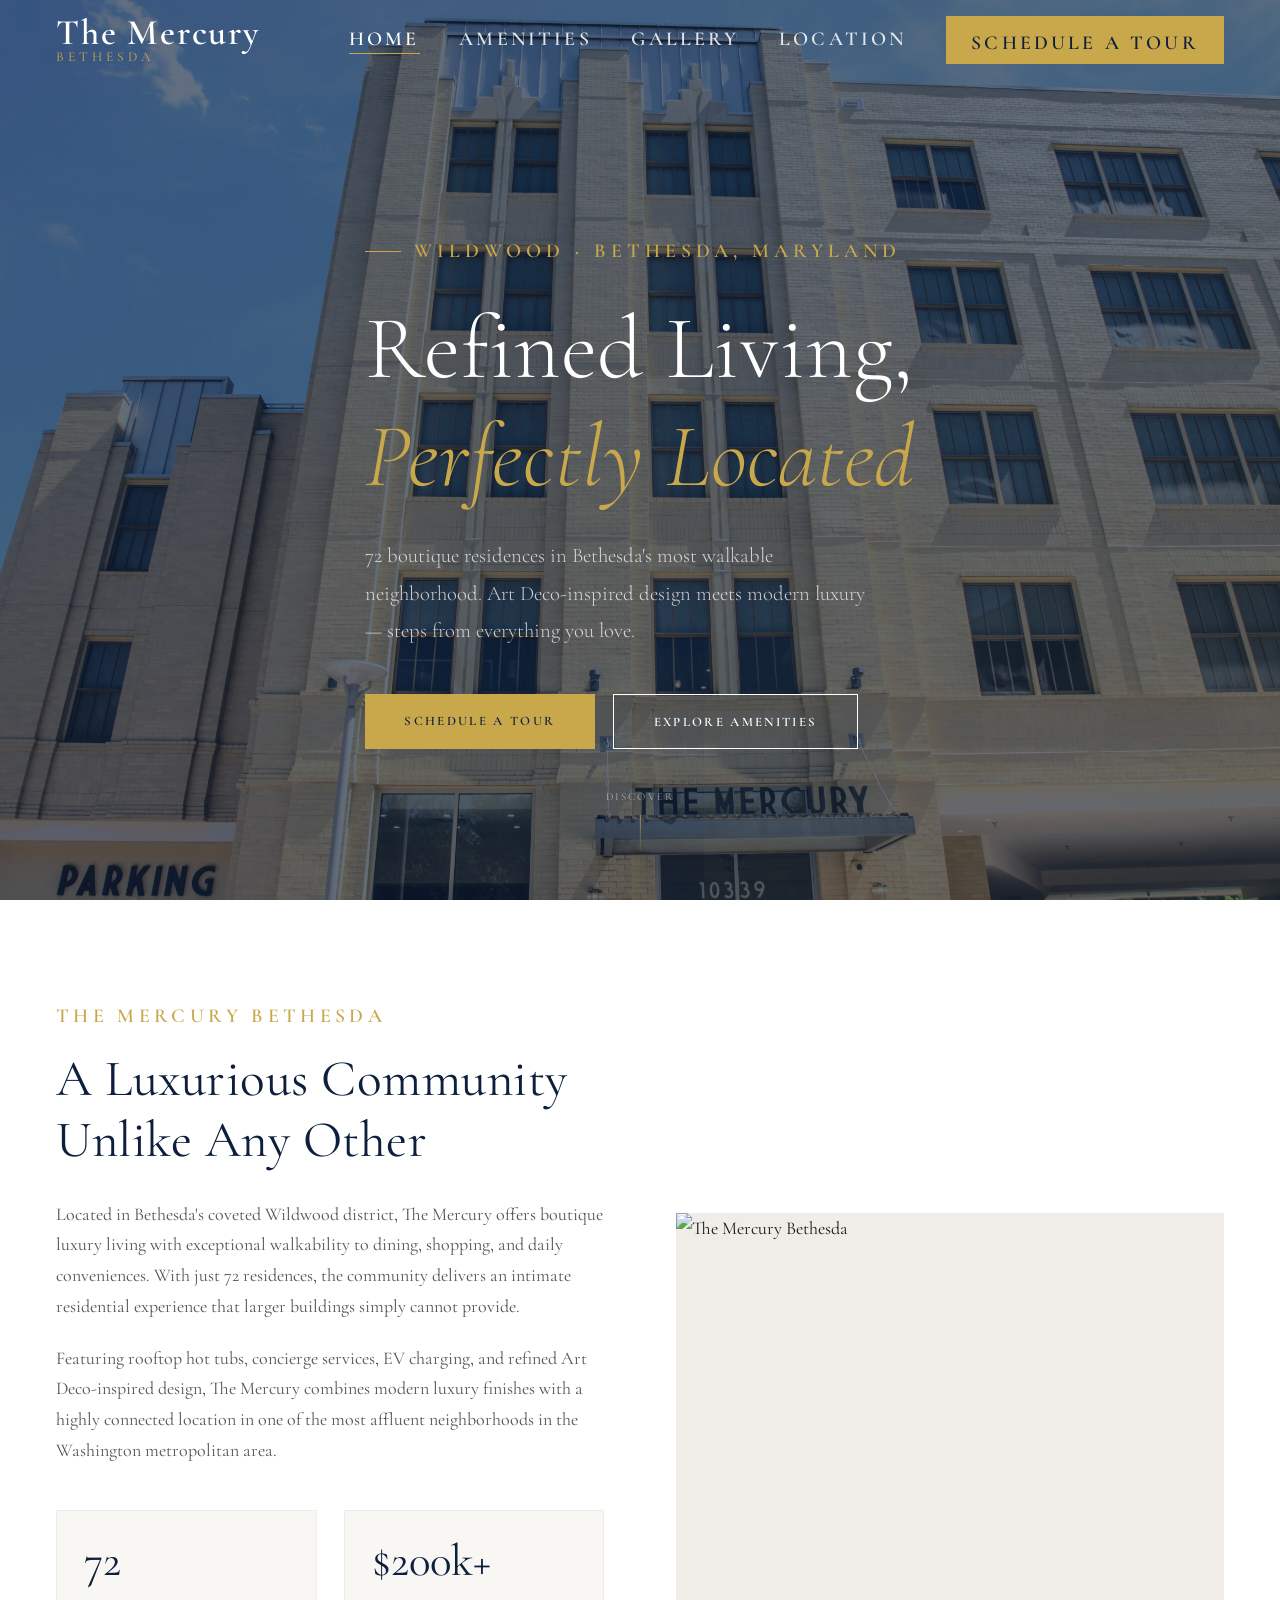
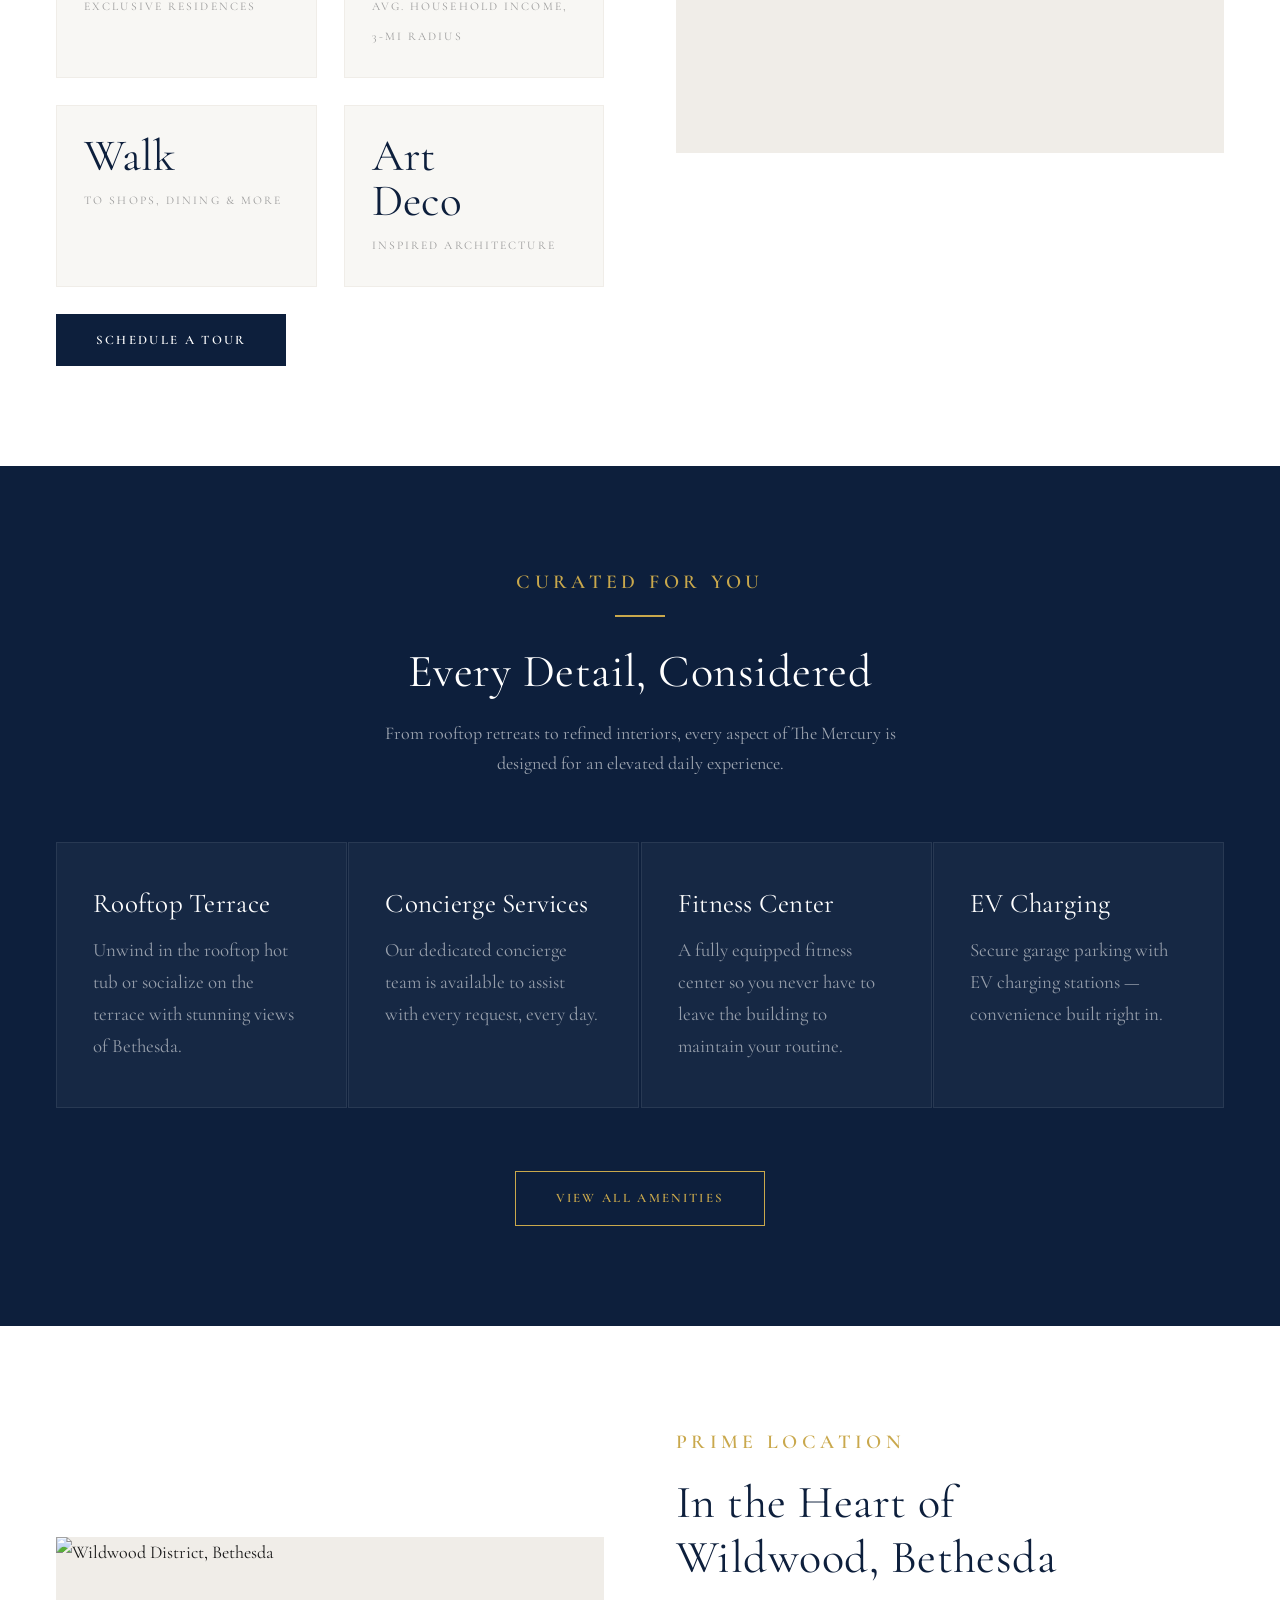
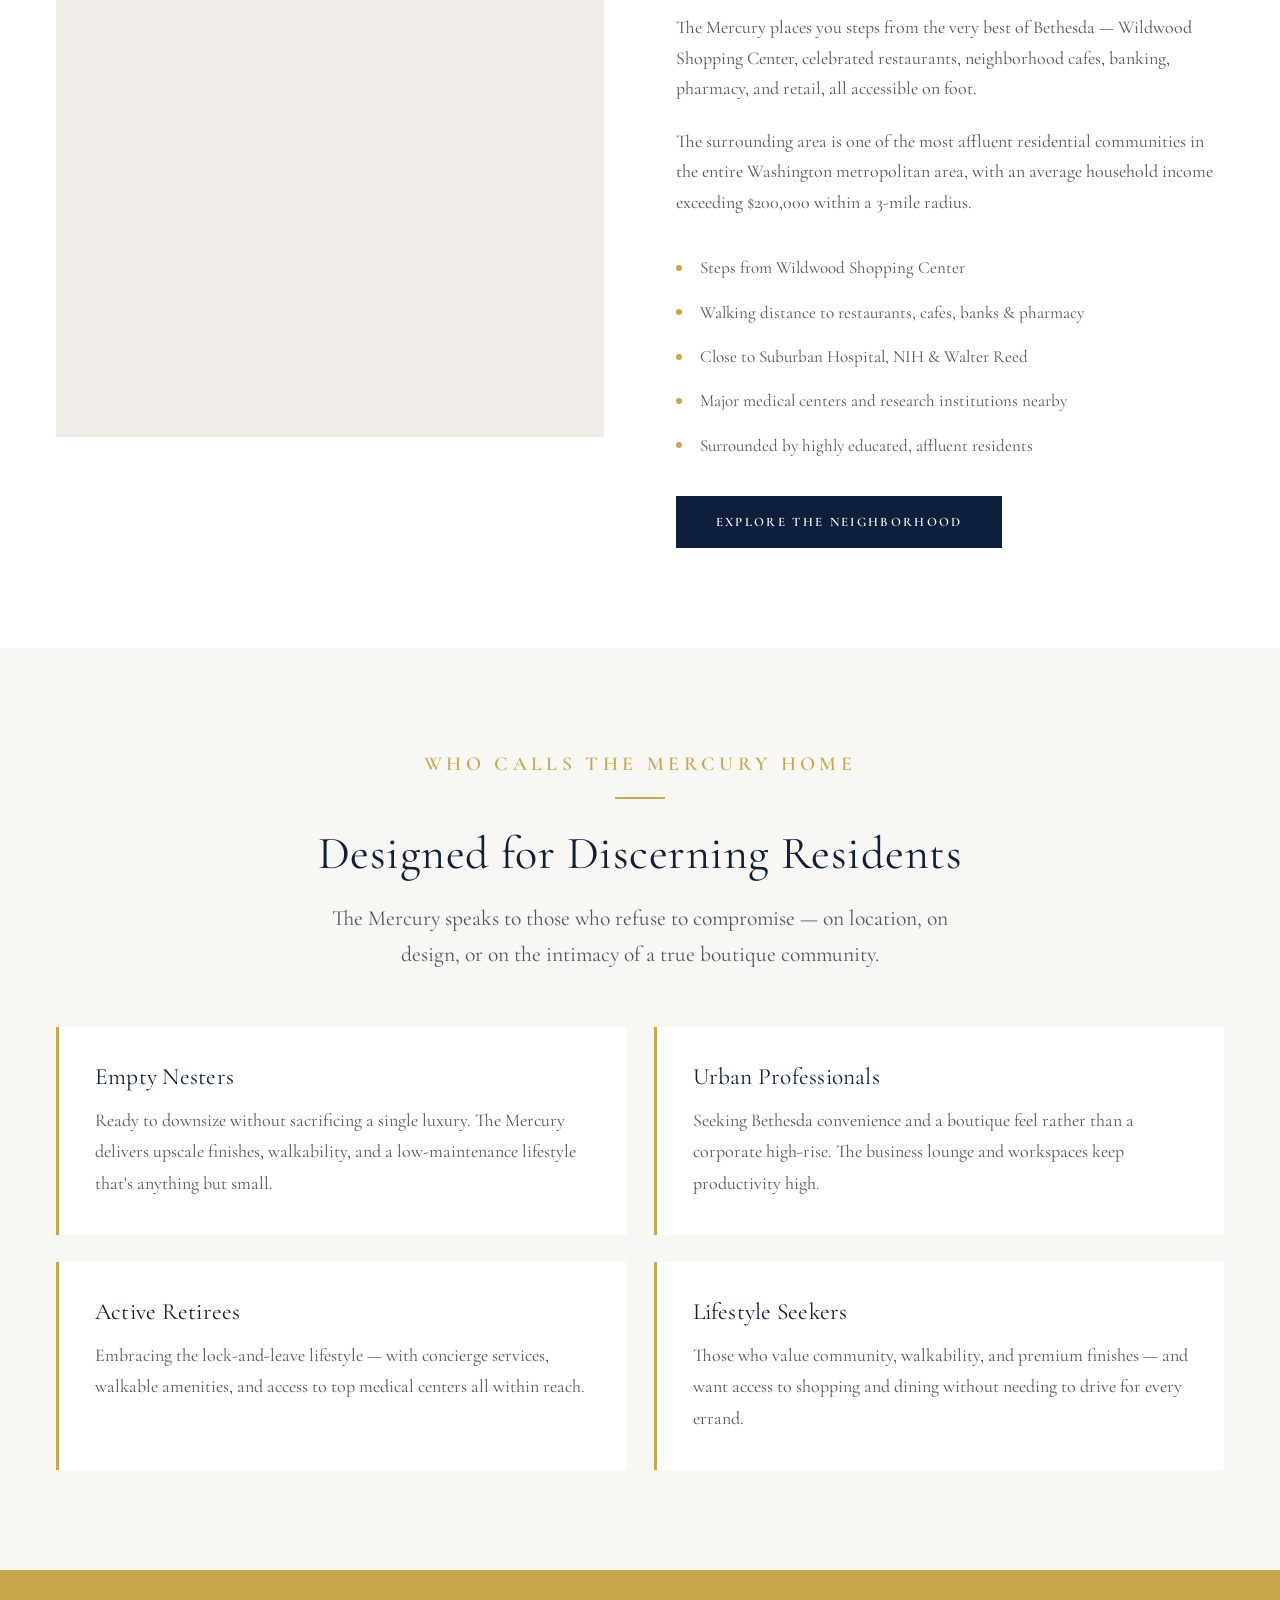
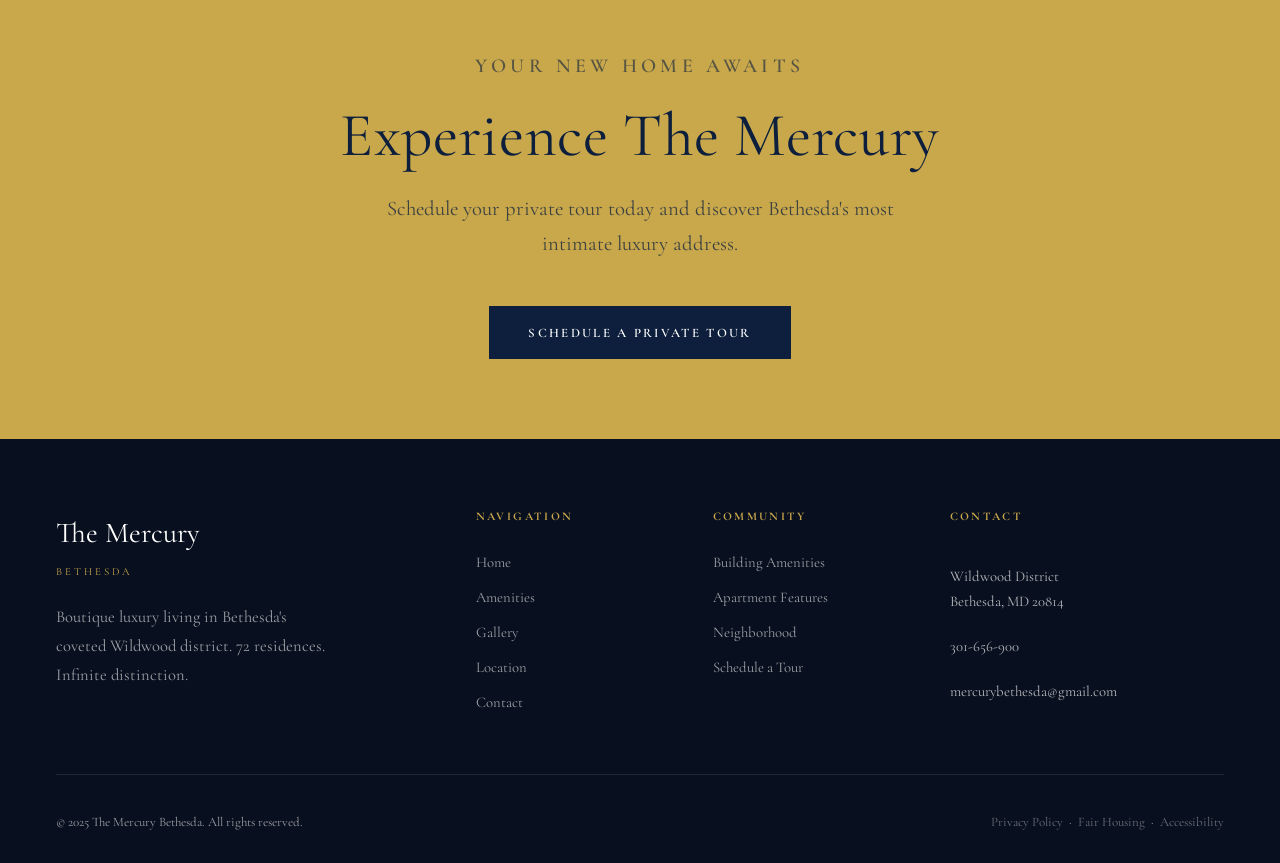
==== index.html @ f00493e0 "Increase eyebrow font size and fix footer contact spacing - Bump eyebrow label from 0.85rem to 1.1re" ====
<!DOCTYPE html>
<html lang="en">
<head>
  <meta charset="UTF-8" />
  <meta name="viewport" content="width=device-width, initial-scale=1.0" />
  <title>The Mercury Bethesda | Luxury Apartments in Wildwood, Bethesda MD</title>
  <meta name="description" content="The Mercury Bethesda offers boutique luxury apartment living in the coveted Wildwood district of Bethesda, MD. Just 72 residences featuring rooftop terrace, concierge services, and refined Art Deco design." />
  <meta name="keywords" content="Bethesda luxury apartments, Wildwood Bethesda apartments, luxury apartments Bethesda MD, The Mercury Bethesda, boutique apartments Bethesda" />
  <!-- Open Graph -->
  <meta property="og:type"        content="website" />
  <meta property="og:title"       content="The Mercury Bethesda | Luxury Apartments" />
  <meta property="og:description" content="Boutique luxury living in Bethesda's coveted Wildwood district. 72 residences, rooftop hot tub, concierge, EV charging, Art Deco design." />
  <meta property="og:url"         content="https://www.themercurybethesda.com/" />
  <meta property="og:image"       content="assets/images/og-image.jpg" />
  <!-- Fonts -->
  <link rel="preconnect" href="https://fonts.googleapis.com" />
  <link rel="preconnect" href="https://fonts.gstatic.com" crossorigin />
  <link href="https://fonts.googleapis.com/css2?family=Cormorant+Garamond:ital,wght@0,300;0,400;0,600;1,300;1,400&family=Montserrat:wght@400;500;600;700&display=swap" rel="stylesheet" />
  <link rel="stylesheet" href="assets/css/style.css" />
  <link rel="canonical" href="https://www.themercurybethesda.com/" />
</head>
<body>

  <!-- ===================== NAVIGATION ===================== -->
  <header>
    <nav class="nav" role="navigation" aria-label="Main navigation">
      <div class="nav__inner">
        <a href="index.html" class="nav__logo" aria-label="The Mercury Bethesda – Home">
          <span class="nav__logo-name">The Mercury</span>
          <span class="nav__logo-sub">Bethesda</span>
        </a>
        <ul class="nav__links" role="list">
          <li><a href="index.html">Home</a></li>
          <li><a href="amenities.html">Amenities</a></li>
          <li><a href="gallery.html">Gallery</a></li>
          <li><a href="location.html">Location</a></li>
          <li><a href="contact.html" class="nav__cta btn btn-gold">Schedule a Tour</a></li>
        </ul>
        <button class="nav__hamburger" aria-label="Open menu" aria-expanded="false">
          <span></span><span></span><span></span>
        </button>
      </div>
    </nav>
    <!-- Mobile menu -->
    <div class="nav__mobile" role="navigation" aria-label="Mobile navigation">
      <a href="index.html">Home</a>
      <a href="amenities.html">Amenities</a>
      <a href="gallery.html">Gallery</a>
      <a href="location.html">Location</a>
      <a href="contact.html" class="btn btn-gold">Schedule a Tour</a>
    </div>
  </header>

  <main>

    <!-- ===================== HERO ===================== -->
    <section class="hero" aria-label="Welcome to The Mercury Bethesda">
      <div class="hero__bg" role="img" aria-label="Luxury apartment exterior at dusk"></div>
      <div class="hero__content">
        <div class="hero__tag">
          <span>Wildwood · Bethesda, Maryland</span>
        </div>
        <h1 class="hero__heading">
          Refined Living,<br /><em>Perfectly Located</em>
        </h1>
        <p class="hero__sub">
          72 boutique residences in Bethesda's most walkable neighborhood. Art Deco-inspired design meets modern luxury — steps from everything you love.
        </p>
        <div class="hero__actions">
          <a href="contact.html" class="btn btn-gold">Schedule a Tour</a>
          <a href="amenities.html" class="btn btn-outline-white">Explore Amenities</a>
        </div>
      </div>
      <div class="hero__scroll" aria-hidden="true">
        <span>Discover</span>
      </div>
    </section>

    <!-- ===================== ABOUT ===================== -->
    <section class="section" id="about" aria-labelledby="about-heading">
      <div class="container">
        <div class="grid-2">
          <div class="about__text fade-up">
            <span class="eyebrow">The Mercury Bethesda</span>
            <h2 id="about-heading">A Luxurious Community<br />Unlike Any Other</h2>
            <p>
              Located in Bethesda's coveted Wildwood district, The Mercury offers boutique luxury living with exceptional walkability to dining, shopping, and daily conveniences. With just 72 residences, the community delivers an intimate residential experience that larger buildings simply cannot provide.
            </p>
            <p>
              Featuring rooftop hot tubs, concierge services, EV charging, and refined Art Deco-inspired design, The Mercury combines modern luxury finishes with a highly connected location in one of the most affluent neighborhoods in the Washington metropolitan area.
            </p>
            <div class="about__stats stagger">
              <div class="stat">
                <span class="stat__number" data-target="72" data-suffix="">72</span>
                <span class="stat__label">Exclusive Residences</span>
              </div>
              <div class="stat">
                <span class="stat__number" data-target="200" data-prefix="$" data-suffix="k+">$200k+</span>
                <span class="stat__label">Avg. Household Income, 3-mi Radius</span>
              </div>
              <div class="stat">
                <span class="stat__number">Walk</span>
                <span class="stat__label">to Shops, Dining &amp; More</span>
              </div>
              <div class="stat">
                <span class="stat__number">Art<br />Deco</span>
                <span class="stat__label">Inspired Architecture</span>
              </div>
            </div>
            <a href="contact.html" class="btn btn-navy" style="margin-top:1.5rem;">Schedule a Tour</a>
          </div>
          <div class="about__visual fade-up" style="transition-delay:0.15s;">
            <div class="about__img-wrap">
              <img src="assets/images/themercury24.jpg" alt="The Mercury Bethesda" style="width:100%;height:100%;object-fit:cover;display:block;" />
            </div>
          </div>
        </div>
      </div>
    </section>

    <!-- ===================== AMENITIES PREVIEW ===================== -->
    <section class="section amenities-preview" aria-labelledby="amenities-heading">
      <div class="container">
        <div class="section-header center">
          <span class="eyebrow">Curated for You</span>
          <span class="gold-rule"></span>
          <h2 id="amenities-heading" style="color:var(--white);">Every Detail, Considered</h2>
          <p style="color:rgba(255,255,255,0.6);max-width:540px;margin:0 auto;">From rooftop retreats to refined interiors, every aspect of The Mercury is designed for an elevated daily experience.</p>
        </div>

        <div class="amenity-cards stagger fade-up">
          <div class="amenity-card">
            <span class="amenity-card__icon" aria-hidden="true"></span>
            <h3 class="amenity-card__title">Rooftop Terrace</h3>
            <p class="amenity-card__desc">Unwind in the rooftop hot tub or socialize on the terrace with stunning views of Bethesda.</p>
          </div>
          <div class="amenity-card">
            <span class="amenity-card__icon" aria-hidden="true"></span>
            <h3 class="amenity-card__title">Concierge Services</h3>
            <p class="amenity-card__desc">Our dedicated concierge team is available to assist with every request, every day.</p>
          </div>
          <div class="amenity-card">
            <span class="amenity-card__icon" aria-hidden="true"></span>
            <h3 class="amenity-card__title">Fitness Center</h3>
            <p class="amenity-card__desc">A fully equipped fitness center so you never have to leave the building to maintain your routine.</p>
          </div>
          <div class="amenity-card">
            <span class="amenity-card__icon" aria-hidden="true"></span>
            <h3 class="amenity-card__title">EV Charging</h3>
            <p class="amenity-card__desc">Secure garage parking with EV charging stations — convenience built right in.</p>
          </div>
        </div>

        <div class="amenities-preview__cta fade-up">
          <a href="amenities.html" class="btn btn-outline-gold">View All Amenities</a>
        </div>
      </div>
    </section>

    <!-- ===================== NEIGHBORHOOD ===================== -->
    <section class="section" id="neighborhood" aria-labelledby="neighborhood-heading">
      <div class="container">
        <div class="grid-2">
          <div class="neighborhood__visual fade-in">
              <img src="assets/images/themercury92.jpg" alt="Wildwood District, Bethesda" style="width:100%;height:500px;object-fit:cover;display:block;" />
          </div>
          <div class="neighborhood__content fade-up">
            <span class="eyebrow">Prime Location</span>
            <h2 id="neighborhood-heading">In the Heart of<br />Wildwood, Bethesda</h2>
            <p>The Mercury places you steps from the very best of Bethesda — Wildwood Shopping Center, celebrated restaurants, neighborhood cafes, banking, pharmacy, and retail, all accessible on foot.</p>
            <p>The surrounding area is one of the most affluent residential communities in the entire Washington metropolitan area, with an average household income exceeding $200,000 within a 3-mile radius.</p>

            <div class="walk-items stagger">
              <div class="walk-item">Steps from Wildwood Shopping Center</div>
              <div class="walk-item">Walking distance to restaurants, cafes, banks &amp; pharmacy</div>
              <div class="walk-item">Close to Suburban Hospital, NIH &amp; Walter Reed</div>
              <div class="walk-item">Major medical centers and research institutions nearby</div>
              <div class="walk-item">Surrounded by highly educated, affluent residents</div>
            </div>

            <a href="location.html" class="btn btn-navy" style="margin-top:2rem;">Explore the Neighborhood</a>
          </div>
        </div>
      </div>
    </section>

    <!-- ===================== IDEAL RESIDENT ===================== -->
    <section class="section lifestyle" aria-labelledby="lifestyle-heading">
      <div class="container">
        <div class="section-header center fade-up">
          <span class="eyebrow">Who Calls The Mercury Home</span>
          <span class="gold-rule"></span>
          <h2 id="lifestyle-heading">Designed for Discerning Residents</h2>
          <p class="lead">The Mercury speaks to those who refuse to compromise — on location, on design, or on the intimacy of a true boutique community.</p>
        </div>

        <div class="resident-cards stagger fade-up">
          <div class="resident-card">
            <h3>Empty Nesters</h3>
            <p>Ready to downsize without sacrificing a single luxury. The Mercury delivers upscale finishes, walkability, and a low-maintenance lifestyle that's anything but small.</p>
          </div>
          <div class="resident-card">
            <h3>Urban Professionals</h3>
            <p>Seeking Bethesda convenience and a boutique feel rather than a corporate high-rise. The business lounge and workspaces keep productivity high.</p>
          </div>
          <div class="resident-card">
            <h3>Active Retirees</h3>
            <p>Embracing the lock-and-leave lifestyle — with concierge services, walkable amenities, and access to top medical centers all within reach.</p>
          </div>
          <div class="resident-card">
            <h3>Lifestyle Seekers</h3>
            <p>Those who value community, walkability, and premium finishes — and want access to shopping and dining without needing to drive for every errand.</p>
          </div>
        </div>
      </div>
    </section>

    <!-- ===================== FINAL CTA ===================== -->
    <section class="cta-section" aria-labelledby="cta-heading">
      <div class="container">
        <span class="eyebrow" style="color:var(--navy);opacity:0.6;">Your New Home Awaits</span>
        <h2 id="cta-heading">Experience The Mercury</h2>
        <p>Schedule your private tour today and discover Bethesda's most intimate luxury address.</p>
        <a href="contact.html" class="btn btn-navy">Schedule a Private Tour</a>
      </div>
    </section>

  </main>

  <!-- ===================== FOOTER ===================== -->
  <footer class="footer" role="contentinfo">
    <div class="container">
      <div class="footer__grid">
        <div>
          <span class="footer__brand-name">The Mercury</span>
          <span class="footer__brand-sub">Bethesda</span>
          <p class="footer__tagline">Boutique luxury living in Bethesda's coveted Wildwood district. 72 residences. Infinite distinction.</p>
        </div>
        <div class="footer__col">
          <h4>Navigation</h4>
          <a href="index.html">Home</a>
          <a href="amenities.html">Amenities</a>
          <a href="gallery.html">Gallery</a>
          <a href="location.html">Location</a>
          <a href="contact.html">Contact</a>
        </div>
        <div class="footer__col">
          <h4>Community</h4>
          <a href="amenities.html#building">Building Amenities</a>
          <a href="amenities.html#apartments">Apartment Features</a>
          <a href="amenities.html#neighborhood">Neighborhood</a>
          <a href="contact.html">Schedule a Tour</a>
        </div>
        <div class="footer__col footer__col--contact">
          <h4>Contact</h4>
          <div class="footer__contact-line">
            <span>Wildwood District<br />Bethesda, MD 20814</span>
          </div>
          <div class="footer__contact-line">
            <span>301-656-900</span>
          </div>
          <div class="footer__contact-line">
            <span>mercurybethesda@gmail.com</span>
          </div>
        </div>
      </div>
      <div class="footer__bottom">
        <span>&copy; 2025 The Mercury Bethesda. All rights reserved.</span>
        <div>
          <a href="#">Privacy Policy</a> &nbsp;·&nbsp;
          <a href="#">Fair Housing</a> &nbsp;·&nbsp;
          <a href="#">Accessibility</a>
        </div>
      </div>
    </div>
  </footer>

  <script src="assets/js/main.js"></script>
</body>
</html>
---- assets/css/style.css ----
/* ============================================================
   THE MERCURY BETHESDA — Global Stylesheet
   ============================================================ */

/* ---------- Reset & Base ---------- */
*, *::before, *::after { box-sizing: border-box; margin: 0; padding: 0; }

:root {
  --navy:   #0d1f3c;
  --navy-light: #162a50;
  --gold:   #c9a84c;
  --gold-light: #e8c96a;
  --white:  #ffffff;
  --off-white: #f8f7f4;
  --gray-light: #f0ede8;
  --gray:   #9a9a9a;
  --gray-dark: #555555;
  --text:   #1a1a1a;

  --font-serif: 'Cormorant Garamond', 'Georgia', serif;
  --font-sans:  'Montserrat', 'Helvetica Neue', Arial, sans-serif;

  --max-w: 1240px;
  --nav-h: 80px;
  --transition: 0.35s ease;
}

html { scroll-behavior: smooth; font-size: 18px; }

body {
  font-family: var(--font-serif);
  color: var(--text);
  background: var(--white);
  line-height: 1.7;
  -webkit-font-smoothing: antialiased;
}

img { display: block; max-width: 100%; height: auto; }
a  { color: inherit; text-decoration: none; }
ul { list-style: none; }

/* ---------- Typography ---------- */
h1, h2, h3, h4 {
  font-family: var(--font-serif);
  font-weight: 400;
  line-height: 1.2;
  letter-spacing: 0.01em;
}

.eyebrow {
  font-family: var(--font-serif);
  font-size: 1.1rem;
  font-weight: 600;
  letter-spacing: 0.22em;
  text-transform: uppercase;
  color: var(--gold);
  display: block;
  margin-bottom: 0.85rem;
}

/* ---------- Layout helpers ---------- */
.container { max-width: var(--max-w); margin: 0 auto; padding: 0 2rem; }
.section    { padding: 100px 0; }
.section--dark { background: var(--navy); color: var(--white); }
.section--off  { background: var(--off-white); }

.grid-2 { display: grid; grid-template-columns: 1fr 1fr; gap: 4rem; align-items: center; }
.grid-3 { display: grid; grid-template-columns: repeat(3, 1fr); gap: 2rem; }

.text-center { text-align: center; }

/* ---------- Buttons ---------- */
.btn {
  display: inline-block;
  padding: 0.85rem 2.2rem;
  font-family: var(--font-serif);
  font-size: 0.72rem;
  font-weight: 600;
  letter-spacing: 0.18em;
  text-transform: uppercase;
  border: none;
  cursor: pointer;
  transition: background var(--transition), color var(--transition), border-color var(--transition);
}

.btn-gold {
  background: var(--gold);
  color: var(--navy);
}
.btn-gold:hover { background: var(--gold-light); }

.btn-outline-gold {
  background: transparent;
  color: var(--gold);
  border: 1px solid var(--gold);
}
.btn-outline-gold:hover { background: var(--gold); color: var(--navy); }

.btn-outline-white {
  background: transparent;
  color: var(--white);
  border: 1px solid var(--white);
}
.btn-outline-white:hover { background: var(--white); color: var(--navy); }

.btn-navy {
  background: var(--navy);
  color: var(--white);
}
.btn-navy:hover { background: var(--navy-light); }

/* ============================================================
   NAVIGATION
   ============================================================ */
.nav {
  position: fixed;
  top: 0; left: 0; right: 0;
  z-index: 1000;
  height: var(--nav-h);
  display: flex;
  align-items: center;
  transition: background var(--transition), box-shadow var(--transition);
}

.nav.scrolled {
  background: var(--navy);
  box-shadow: 0 2px 20px rgba(0,0,0,0.25);
}

.nav.nav--solid {
  background: var(--navy);
  box-shadow: 0 2px 20px rgba(0,0,0,0.2);
}

.nav__inner {
  width: 100%;
  max-width: var(--max-w);
  margin: 0 auto;
  padding: 0 2rem;
  display: flex;
  align-items: center;
  justify-content: space-between;
}

.nav__logo {
  display: flex;
  flex-direction: column;
  line-height: 1;
}
.nav__logo-name {
  font-family: var(--font-serif);
  font-size: 2rem;
  font-weight: 600;
  color: var(--white);
  letter-spacing: 0.05em;
}
.nav__logo-sub {
  font-family: var(--font-serif);
  font-size: 0.75rem;
  letter-spacing: 0.3em;
  text-transform: uppercase;
  color: var(--gold);
}

.nav__links {
  display: flex;
  align-items: center;
  gap: 2.2rem;
}

.nav__links a {
  font-size: 1.1rem;
  font-weight: 600;
  letter-spacing: 0.16em;
  text-transform: uppercase;
  color: rgba(255,255,255,0.85);
  transition: color var(--transition);
  position: relative;
  padding-bottom: 3px;
}
.nav__links a::after {
  content: '';
  position: absolute;
  bottom: 0; left: 0;
  width: 0; height: 1px;
  background: var(--gold);
  transition: width var(--transition);
}
.nav__links a:hover,
.nav__links a.active { color: var(--white); }
.nav__links a:hover::after,
.nav__links a.active::after { width: 100%; }

.nav__cta {
  font-size: 0.85rem;
  font-weight: 600;
  letter-spacing: 0.15em;
  text-transform: uppercase;
  background: var(--gold);
  color: var(--navy) !important;
  padding: 0.6rem 1.4rem;
}
.nav__cta::after { display: none !important; }
.nav__cta:hover { background: var(--gold-light) !important; color: var(--navy) !important; }

/* hamburger */
.nav__hamburger {
  display: none;
  flex-direction: column;
  justify-content: center;
  gap: 5px;
  width: 28px; height: 28px;
  background: none;
  border: none;
  cursor: pointer;
  padding: 0;
}
.nav__hamburger span {
  display: block;
  width: 100%; height: 2px;
  background: var(--white);
  transition: transform var(--transition), opacity var(--transition);
}
.nav__hamburger.open span:nth-child(1) { transform: translateY(7px) rotate(45deg); }
.nav__hamburger.open span:nth-child(2) { opacity: 0; }
.nav__hamburger.open span:nth-child(3) { transform: translateY(-7px) rotate(-45deg); }

.nav__mobile {
  display: none;
  position: fixed;
  top: var(--nav-h); left: 0; right: 0;
  background: var(--navy);
  padding: 2rem;
  z-index: 999;
  border-top: 1px solid rgba(255,255,255,0.1);
}
.nav__mobile.open { display: flex; flex-direction: column; gap: 1.2rem; }
.nav__mobile a {
  font-size: 0.78rem;
  font-weight: 600;
  letter-spacing: 0.16em;
  text-transform: uppercase;
  color: rgba(255,255,255,0.85);
  padding: 0.5rem 0;
  border-bottom: 1px solid rgba(255,255,255,0.08);
  transition: color var(--transition);
}
.nav__mobile a:last-child { border-bottom: none; }
.nav__mobile a:hover { color: var(--gold); }
.nav__mobile .btn-gold { text-align: center; margin-top: 0.5rem; color: var(--navy); }

/* ============================================================
   HERO
   ============================================================ */
.hero {
  position: relative;
  min-height: 100vh;
  display: flex;
  align-items: center;
  overflow: hidden;
  background: var(--navy);
}

.hero__bg {
  position: absolute;
  inset: 0;
  background:
    linear-gradient(rgba(13,31,60,0.65), rgba(13,31,60,0.65)),
    url('../images/themercury79.jpg') center/cover no-repeat;
}

/* Geometric accent */
.hero__bg::before {
  content: '';
  position: absolute;
  right: 0; top: 0; bottom: 0;
  width: 45%;
  background: linear-gradient(135deg, transparent 30%, rgba(201,168,76,0.08) 100%);
}

.hero__content {
  position: relative;
  z-index: 2;
  max-width: var(--max-w);
  margin: 0 auto;
  padding: 0 2rem;
  padding-top: var(--nav-h);
}

.hero__tag {
  display: inline-flex;
  align-items: center;
  gap: 0.75rem;
  margin-bottom: 1.5rem;
}
.hero__tag::before {
  content: '';
  display: block;
  width: 36px; height: 1px;
  background: var(--gold);
}
.hero__tag span {
  font-size: 1.1rem;
  font-weight: 600;
  letter-spacing: 0.25em;
  text-transform: uppercase;
  color: var(--gold);
}

.hero__heading {
  font-size: clamp(3.6rem, 7vw, 6.5rem);
  color: var(--white);
  max-width: 680px;
  margin-bottom: 1.5rem;
  font-weight: 300;
}
.hero__heading em {
  font-style: italic;
  color: var(--gold);
}

.hero__sub {
  font-size: 1.15rem;
  color: rgba(255,255,255,0.75);
  max-width: 500px;
  margin-bottom: 2.5rem;
  font-weight: 300;
  line-height: 1.8;
}

.hero__actions { display: flex; gap: 1rem; flex-wrap: wrap; }

.hero__scroll {
  position: absolute;
  bottom: 2.5rem;
  left: 50%;
  transform: translateX(-50%);
  display: flex;
  flex-direction: column;
  align-items: center;
  gap: 0.5rem;
  color: rgba(255,255,255,0.5);
  font-size: 0.6rem;
  letter-spacing: 0.2em;
  text-transform: uppercase;
  z-index: 2;
  animation: bounce 2s infinite;
}
.hero__scroll::after {
  content: '';
  display: block;
  width: 1px; height: 40px;
  background: linear-gradient(to bottom, rgba(201,168,76,0.8), transparent);
}

@keyframes bounce {
  0%, 100% { transform: translateX(-50%) translateY(0); }
  50%       { transform: translateX(-50%) translateY(6px); }
}

/* ============================================================
   ABOUT / INTRO
   ============================================================ */
.about__text h2 { font-size: clamp(2.4rem, 4vw, 3.6rem); color: var(--navy); margin-bottom: 1.5rem; }
.about__text p  { color: var(--gray-dark); margin-bottom: 1.2rem; }
.about__text .btn { margin-top: 0.75rem; }

.about__stats {
  display: grid;
  grid-template-columns: 1fr 1fr;
  gap: 1.5rem;
  margin-top: 2.5rem;
}
.stat {
  padding: 1.5rem;
  border: 1px solid var(--gray-light);
  background: var(--off-white);
}
.stat__number {
  font-family: var(--font-serif);
  font-size: 2.5rem;
  color: var(--navy);
  line-height: 1;
  display: block;
  margin-bottom: 0.3rem;
}
.stat__label {
  font-size: 0.65rem;
  letter-spacing: 0.18em;
  text-transform: uppercase;
  color: var(--gray);
}

.about__visual {
  position: relative;
}
.about__img-wrap {
  position: relative;
  height: 540px;
  background: var(--gray-light);
  overflow: hidden;
}
.about__img-wrap img { width: 100%; height: 100%; object-fit: cover; }

.about__img-wrap::after {
  content: '';
  position: absolute;
  bottom: -1.5rem; right: -1.5rem;
  width: 60%; height: 60%;
  border: 1px solid var(--gold);
  z-index: -1;
}

/* ============================================================
   AMENITIES PREVIEW
   ============================================================ */
.amenities-preview { background: var(--navy); }
.amenities-preview .section-header { margin-bottom: 3.5rem; }
.amenities-preview .section-header h2 { color: var(--white); font-size: clamp(2.4rem, 3.6vw, 3.4rem); }

.amenity-cards {
  display: grid;
  grid-template-columns: repeat(4, 1fr);
  gap: 1.5px;
}

.amenity-card {
  background: rgba(255,255,255,0.04);
  border: 1px solid rgba(255,255,255,0.08);
  padding: 2.5rem 2rem;
  transition: background var(--transition), border-color var(--transition);
}
.amenity-card:hover {
  background: rgba(201,168,76,0.08);
  border-color: rgba(201,168,76,0.3);
}
.amenity-card__icon {
  display: none;
}
.amenity-card__title {
  font-family: var(--font-serif);
  font-size: 1.5rem;
  color: var(--white);
  margin-bottom: 0.75rem;
}
.amenity-card__desc {
  font-size: 1.05rem;
  color: rgba(255,255,255,0.55);
  line-height: 1.7;
}

.amenities-preview__cta { text-align: center; margin-top: 3.5rem; }

/* ============================================================
   NEIGHBORHOOD HIGHLIGHT
   ============================================================ */
.neighborhood__visual {
  position: relative;
  height: 500px;
  background: var(--gray-light);
  overflow: hidden;
}
.neighborhood__visual img { width: 100%; height: 100%; object-fit: cover; }

.neighborhood__content h2 { font-size: clamp(2.2rem, 3.6vw, 3.4rem); color: var(--navy); margin-bottom: 1.5rem; }
.neighborhood__content p  { color: var(--gray-dark); margin-bottom: 1.2rem; }

.walk-items {
  margin-top: 2rem;
  display: flex;
  flex-direction: column;
  gap: 0.85rem;
}
.walk-item {
  display: flex;
  align-items: center;
  gap: 1rem;
  font-size: 0.95rem;
  color: var(--gray-dark);
}
.walk-item::before {
  content: '';
  display: block;
  width: 6px; height: 6px;
  border-radius: 50%;
  background: var(--gold);
  flex-shrink: 0;
}

/* ============================================================
   LIFESTYLE / IDEAL RESIDENT
   ============================================================ */
.lifestyle { background: var(--off-white); }
.lifestyle h2 { font-size: clamp(2.4rem, 3.6vw, 3.4rem); color: var(--navy); margin-bottom: 1rem; }
.lifestyle .lead { font-size: 1.2rem; color: var(--gray-dark); max-width: 620px; margin: 0 auto 3.5rem; }

.resident-cards {
  display: grid;
  grid-template-columns: repeat(2, 1fr);
  gap: 1.5rem;
}
.resident-card {
  background: var(--white);
  border-left: 3px solid var(--gold);
  padding: 2rem;
  transition: transform var(--transition), box-shadow var(--transition);
}
.resident-card:hover { transform: translateY(-4px); box-shadow: 0 12px 32px rgba(0,0,0,0.08); }
.resident-card h3 { font-family: var(--font-serif); font-size: 1.3rem; color: var(--navy); margin-bottom: 0.75rem; }
.resident-card p  { font-size: 1rem; color: var(--gray-dark); line-height: 1.75; }

/* ============================================================
   TESTIMONIALS
   ============================================================ */
.testimonials { background: var(--navy); }
.testimonials h2 { color: var(--white); font-size: clamp(2.4rem, 3.6vw, 3.4rem); margin-bottom: 3.5rem; }

.testimonial-grid { display: grid; grid-template-columns: repeat(3, 1fr); gap: 2rem; }

.testimonial {
  background: rgba(255,255,255,0.05);
  border: 1px solid rgba(255,255,255,0.1);
  padding: 2.5rem;
  position: relative;
}
.testimonial::before {
  content: '\201C';
  font-family: var(--font-serif);
  font-size: 5rem;
  color: var(--gold);
  opacity: 0.4;
  position: absolute;
  top: 1rem; left: 1.5rem;
  line-height: 1;
}
.testimonial__text { color: rgba(255,255,255,0.8); font-size: 1.05rem; line-height: 1.8; margin-bottom: 1.5rem; margin-top: 1.5rem; }
.testimonial__author { font-size: 0.7rem; letter-spacing: 0.18em; text-transform: uppercase; color: var(--gold); }

/* ============================================================
   FINAL CTA
   ============================================================ */
.cta-section {
  background: var(--gold);
  padding: 80px 0;
  text-align: center;
}
.cta-section h2 { font-size: clamp(2.4rem, 4.8vw, 3.8rem); color: var(--navy); margin-bottom: 1rem; }
.cta-section p  { color: rgba(13,31,60,0.75); max-width: 540px; margin: 0 auto 2.5rem; font-size: 1.15rem; }

/* ============================================================
   SECTION HEADERS
   ============================================================ */
.section-header { margin-bottom: 3rem; }
.section-header h2 { font-size: clamp(2.4rem, 3.6vw, 3.4rem); color: var(--navy); margin-bottom: 1rem; }
.section-header p  { color: var(--gray-dark); max-width: 580px; }
.section-header.center { text-align: center; }
.section-header.center p { margin: 0 auto; }
.section-header--light h2 { color: var(--white); }
.section-header--light p  { color: rgba(255,255,255,0.65); }

/* Gold rule */
.gold-rule {
  display: block;
  width: 50px; height: 2px;
  background: var(--gold);
  margin-bottom: 1.5rem;
}
.center .gold-rule { margin-left: auto; margin-right: auto; }

/* ============================================================
   FOOTER
   ============================================================ */
.footer {
  background: #080f1e;
  color: rgba(255,255,255,0.6);
  padding: 70px 0 30px;
}
.footer__grid {
  display: grid;
  grid-template-columns: 2fr 1fr 1fr 1.5fr;
  gap: 3rem;
  padding-bottom: 3rem;
  border-bottom: 1px solid rgba(255,255,255,0.1);
  margin-bottom: 2rem;
}
.footer__brand-name {
  font-family: var(--font-serif);
  font-size: 1.6rem;
  color: var(--white);
  display: block;
  margin-bottom: 0.3rem;
}
.footer__brand-sub {
  font-size: 0.6rem;
  letter-spacing: 0.28em;
  text-transform: uppercase;
  color: var(--gold);
  display: block;
  margin-bottom: 1.2rem;
}
.footer__tagline { font-size: 0.92rem; line-height: 1.75; max-width: 280px; }

.footer__col h4 {
  font-family: var(--font-serif);
  font-size: 0.65rem;
  font-weight: 700;
  letter-spacing: 0.2em;
  text-transform: uppercase;
  color: var(--gold);
  margin-bottom: 1.2rem;
}
.footer__col a {
  display: block;
  font-size: 0.82rem;
  color: rgba(255,255,255,0.6);
  padding: 0.28rem 0;
  transition: color var(--transition);
}
.footer__col a:hover { color: var(--gold); }

.footer__contact-line {
  display: flex;
  align-items: flex-start;
  gap: 0.65rem;
  font-size: 0.82rem;
}
.footer__contact-line span { color: rgba(255,255,255,0.7); }

.footer__col--contact {
  display: flex;
  flex-direction: column;
  gap: 1.1rem;
}

.footer__bottom {
  display: flex;
  justify-content: space-between;
  align-items: center;
  font-size: 0.72rem;
  flex-wrap: wrap;
  gap: 1rem;
}
.footer__bottom a { color: rgba(255,255,255,0.4); transition: color var(--transition); }
.footer__bottom a:hover { color: var(--gold); }

/* ============================================================
   PAGE: AMENITIES
   ============================================================ */
.page-hero {
  background: var(--navy);
  padding: 180px 0 100px;
  text-align: center;
  position: relative;
  overflow: hidden;
}
.page-hero::before {
  content: '';
  position: absolute;
  inset: 0;
  background: url('../images/page-hero-bg.jpg') center/cover no-repeat;
  opacity: 0.15;
}
.page-hero__content { position: relative; z-index: 1; }
.page-hero h1 { font-size: clamp(3rem, 6vw, 5.5rem); color: var(--white); margin-bottom: 1rem; }
.page-hero p  { color: rgba(255,255,255,0.7); max-width: 560px; margin: 0 auto; font-size: 1.15rem; }

.amenity-section { padding: 80px 0; }
.amenity-section:nth-child(even) { background: var(--off-white); }

.amenity-section h2 {
  font-size: clamp(2.2rem, 3.6vw, 3rem);
  color: var(--navy);
  margin-bottom: 2.5rem;
}

.amenity-list {
  display: grid;
  grid-template-columns: repeat(auto-fill, minmax(300px, 1fr));
  gap: 1rem;
}
.amenity-list-item {
  display: flex;
  align-items: flex-start;
  gap: 1rem;
  padding: 1.2rem 1.5rem;
  background: var(--white);
  border: 1px solid var(--gray-light);
  transition: border-color var(--transition), transform var(--transition);
}
.amenity-section:nth-child(even) .amenity-list-item { background: var(--white); }
.amenity-list-item:hover { border-color: var(--gold); transform: translateY(-2px); }

.amenity-list-item__icon { display: none; }
.amenity-list-item__text { font-size: 1.2rem; color: var(--gray-dark); line-height: 1.5; }

/* neighborhood badge */
.neighborhood-badge {
  background: var(--navy);
  color: var(--white);
  display: inline-block;
  padding: 1.5rem 2.5rem;
  margin-bottom: 2.5rem;
  border-left: 3px solid var(--gold);
  font-size: 1rem;
  line-height: 1.8;
}

/* ============================================================
   PAGE: GALLERY
   ============================================================ */
.gallery-grid {
  display: grid;
  grid-template-columns: repeat(3, 1fr);
  grid-auto-rows: 280px;
  gap: 4px;
}
.gallery-item {
  overflow: hidden;
  background: var(--gray-light);
  cursor: pointer;
  position: relative;
}
.gallery-item.tall   { grid-row: span 2; }
.gallery-item.wide   { grid-column: span 2; }
.gallery-item img    { width: 100%; height: 100%; object-fit: cover; transition: transform 0.5s ease; }
.gallery-item:hover img { transform: scale(1.05); }
.gallery-item__overlay {
  position: absolute;
  inset: 0;
  background: rgba(13,31,60,0.5);
  opacity: 0;
  transition: opacity var(--transition);
  display: flex;
  align-items: center;
  justify-content: center;
  color: var(--white);
  font-size: 1.5rem;
}
.gallery-item:hover .gallery-item__overlay { opacity: 1; }

/* placeholder pattern for images */
.gallery-placeholder {
  width: 100%; height: 100%;
  background: linear-gradient(135deg, var(--navy) 0%, var(--navy-light) 100%);
  display: flex;
  align-items: center;
  justify-content: center;
  color: rgba(255,255,255,0.15);
  font-family: var(--font-serif);
  font-size: 1.2rem;
  letter-spacing: 0.1em;
}

/* lightbox */
.lightbox {
  display: none;
  position: fixed;
  inset: 0;
  background: rgba(0,0,0,0.95);
  z-index: 2000;
  align-items: center;
  justify-content: center;
}
.lightbox.open { display: flex; }
.lightbox__img { max-width: 90vw; max-height: 90vh; object-fit: contain; }
.lightbox__close {
  position: absolute;
  top: 1.5rem; right: 2rem;
  background: none; border: none;
  color: var(--white); font-size: 2rem;
  cursor: pointer; transition: color var(--transition);
}
.lightbox__close:hover { color: var(--gold); }

/* ============================================================
   PAGE: LOCATION
   ============================================================ */
.map-section { padding: 0; }
.map-placeholder {
  width: 100%; height: 480px;
  background: linear-gradient(135deg, var(--navy) 0%, var(--navy-light) 100%);
  display: flex;
  align-items: center;
  justify-content: center;
  flex-direction: column;
  gap: 1rem;
  color: rgba(255,255,255,0.6);
  font-size: 0.85rem;
  letter-spacing: 0.1em;
  text-align: center;
}
.map-placeholder p { font-size: 1rem; }
.map-placeholder strong { color: var(--gold); font-family: var(--font-serif); font-size: 1.5rem; display: block; }

.distance-grid {
  display: grid;
  grid-template-columns: repeat(auto-fill, minmax(260px, 1fr));
  gap: 1.5rem;
  margin-top: 2.5rem;
}
.distance-card {
  background: var(--white);
  border: 1px solid var(--gray-light);
  padding: 1.8rem;
  transition: border-color var(--transition);
}
.distance-card:hover { border-color: var(--gold); }
.distance-card h4 { font-family: var(--font-serif); font-size: 1.2rem; color: var(--navy); margin-bottom: 0.5rem; }
.distance-card .distance { font-size: 0.68rem; letter-spacing: 0.18em; text-transform: uppercase; color: var(--gold); margin-bottom: 0.75rem; display: block; }
.distance-card p { font-size: 0.95rem; color: var(--gray); }

.commute-section { background: var(--navy); }
.commute-section h2 { color: var(--white); }
.commute-grid { display: grid; grid-template-columns: repeat(3, 1fr); gap: 2rem; margin-top: 2.5rem; }
.commute-item {
  text-align: center;
  padding: 2rem;
  border: 1px solid rgba(255,255,255,0.1);
}
.commute-item__icon { display: none; }
.commute-item__label { font-size: 0.7rem; letter-spacing: 0.18em; text-transform: uppercase; color: var(--gold); margin-bottom: 0.5rem; }
.commute-item__value { font-family: var(--font-serif); font-size: 1.6rem; color: var(--white); }

/* ============================================================
   PAGE: CONTACT
   ============================================================ */
.contact-grid { display: grid; grid-template-columns: 1fr 1.2fr; gap: 5rem; align-items: start; }

.contact-info h2 { font-size: clamp(2.2rem, 3.6vw, 3.4rem); color: var(--navy); margin-bottom: 1rem; }
.contact-info p  { color: var(--gray-dark); margin-bottom: 2rem; }

.contact-details { display: flex; flex-direction: column; gap: 1.5rem; margin-bottom: 2.5rem; }
.contact-detail {
  display: flex;
  gap: 1rem;
  align-items: flex-start;
}
.contact-detail__icon { font-size: 1.2rem; color: var(--gold); flex-shrink: 0; margin-top: 2px; }
.contact-detail__label { font-size: 0.65rem; letter-spacing: 0.18em; text-transform: uppercase; color: var(--gray); display: block; margin-bottom: 0.25rem; }
.contact-detail__value { font-size: 1.05rem; color: var(--navy); font-weight: 500; }

.office-hours { background: var(--off-white); padding: 1.5rem; border-left: 3px solid var(--gold); }
.office-hours h4 { font-size: 0.68rem; letter-spacing: 0.2em; text-transform: uppercase; color: var(--gold); margin-bottom: 1rem; }
.office-hours table { width: 100%; border-collapse: collapse; }
.office-hours td { padding: 0.35rem 0; font-size: 0.95rem; color: var(--gray-dark); }
.office-hours td:last-child { text-align: right; color: var(--navy); }

/* form */
.contact-form-wrap { background: var(--off-white); padding: 3rem; }
.contact-form-wrap h3 { font-family: var(--font-serif); font-size: 1.8rem; color: var(--navy); margin-bottom: 0.5rem; }
.contact-form-wrap .form-sub { font-size: 1.15rem; color: var(--gray); margin-bottom: 2rem; }

.form-group { margin-bottom: 1.5rem; }
.form-row { display: grid; grid-template-columns: 1fr 1fr; gap: 1.5rem; }

label {
  display: block;
  font-size: 1rem;
  font-weight: 700;
  letter-spacing: 0.15em;
  text-transform: uppercase;
  color: var(--navy);
  margin-bottom: 0.5rem;
}
input:not([type="checkbox"]), select, textarea {
  width: 100%;
  padding: 0.9rem 1rem;
  border: 1px solid #ddd;
  background: var(--white);
  font-family: var(--font-serif);
  font-size: 1.15rem;
  color: var(--text);
  outline: none;
  transition: border-color var(--transition);
  appearance: none;
  -webkit-appearance: none;
}
input:focus, select:focus, textarea:focus { border-color: var(--gold); }
textarea { resize: vertical; min-height: 120px; }
select { background-image: url("data:image/svg+xml,%3Csvg xmlns='http://www.w3.org/2000/svg' width='12' height='8' viewBox='0 0 12 8'%3E%3Cpath d='M1 1l5 5 5-5' stroke='%23555' stroke-width='1.5' fill='none'/%3E%3C/svg%3E"); background-repeat: no-repeat; background-position: right 1rem center; padding-right: 2.5rem; }

.form-check { display: flex; gap: 0.75rem; align-items: flex-start; }
.form-check input[type="checkbox"] { 
  width: 18px; 
  min-width: 18px; 
  height: 18px; 
  margin-top: 3px; 
  accent-color: var(--gold); 
  cursor: pointer; 
  flex-shrink: 0;
  appearance: auto;
  -webkit-appearance: auto;
  -moz-appearance: auto;
  pointer-events: auto;
}
.form-check label { font-size: 1.05rem; text-transform: none; letter-spacing: normal; font-weight: 400; color: var(--gray-dark); }

.form-submit .btn { width: 100%; text-align: center; padding: 1rem; }

.form-success {
  display: none;
  text-align: center;
  padding: 3rem;
  color: var(--navy);
}
.form-success h3 { font-family: var(--font-serif); font-size: 2rem; margin-bottom: 1rem; color: var(--navy); }
.form-success p  { color: var(--gray-dark); }
.form-success .check { display: none; }

/* ============================================================
   ANIMATIONS
   ============================================================ */
.fade-up {
  opacity: 0;
  transform: translateY(28px);
  transition: opacity 0.65s ease, transform 0.65s ease;
}
.fade-up.visible {
  opacity: 1;
  transform: translateY(0);
}

.fade-in {
  opacity: 0;
  transition: opacity 0.65s ease;
}
.fade-in.visible { opacity: 1; }

/* stagger children */
.stagger > * { transition-delay: calc(var(--i, 0) * 0.1s); }

/* ============================================================
   RESPONSIVE — Tablet
   ============================================================ */
@media (max-width: 1024px) {
  .grid-2     { grid-template-columns: 1fr; gap: 3rem; }
  .grid-3     { grid-template-columns: repeat(2, 1fr); }
  .amenity-cards { grid-template-columns: repeat(2, 1fr); }
  .testimonial-grid { grid-template-columns: 1fr 1fr; }
  .footer__grid { grid-template-columns: 1fr 1fr; }
  .contact-grid { grid-template-columns: 1fr; gap: 3rem; }
  .commute-grid { grid-template-columns: 1fr; gap: 1.5rem; }
  .gallery-grid { grid-template-columns: repeat(2, 1fr); }
  .gallery-item.wide { grid-column: span 1; }
  .about__img-wrap { height: 400px; }
  .about__img-wrap::after { display: none; }
}

/* ============================================================
   RESPONSIVE — Mobile
   ============================================================ */
@media (max-width: 768px) {
  :root { --nav-h: 68px; }
  .section { padding: 70px 0; }

  .nav__links { display: none; }
  .nav__hamburger { display: flex; }

  .hero__heading { font-size: 2.6rem; }
  .hero__actions { flex-direction: column; align-items: flex-start; }
  .hero__actions .btn { width: 100%; text-align: center; }

  .about__stats { grid-template-columns: 1fr 1fr; }

  .amenity-cards { grid-template-columns: 1fr; }

  .resident-cards { grid-template-columns: 1fr; }

  .testimonial-grid { grid-template-columns: 1fr; }
  .testimonial-grid .testimonial:nth-child(n+2) { display: none; }

  .footer__grid { grid-template-columns: 1fr; gap: 2rem; }
  .footer__bottom { flex-direction: column; text-align: center; }

  .gallery-grid { grid-template-columns: 1fr; grid-auto-rows: 240px; }
  .gallery-item.tall { grid-row: span 1; }

  .distance-grid { grid-template-columns: 1fr; }

  .form-row { grid-template-columns: 1fr; }

  .page-hero { padding: 140px 0 70px; }

  .neighborhood__visual { height: 320px; }
}

@media (max-width: 480px) {
  .container { padding: 0 1.25rem; }
  .hero__heading { font-size: 2rem; }
  .section { padding: 50px 0; }
  .about__stats { grid-template-columns: 1fr; }
  .contact-form-wrap { padding: 2rem 1.5rem; }
}
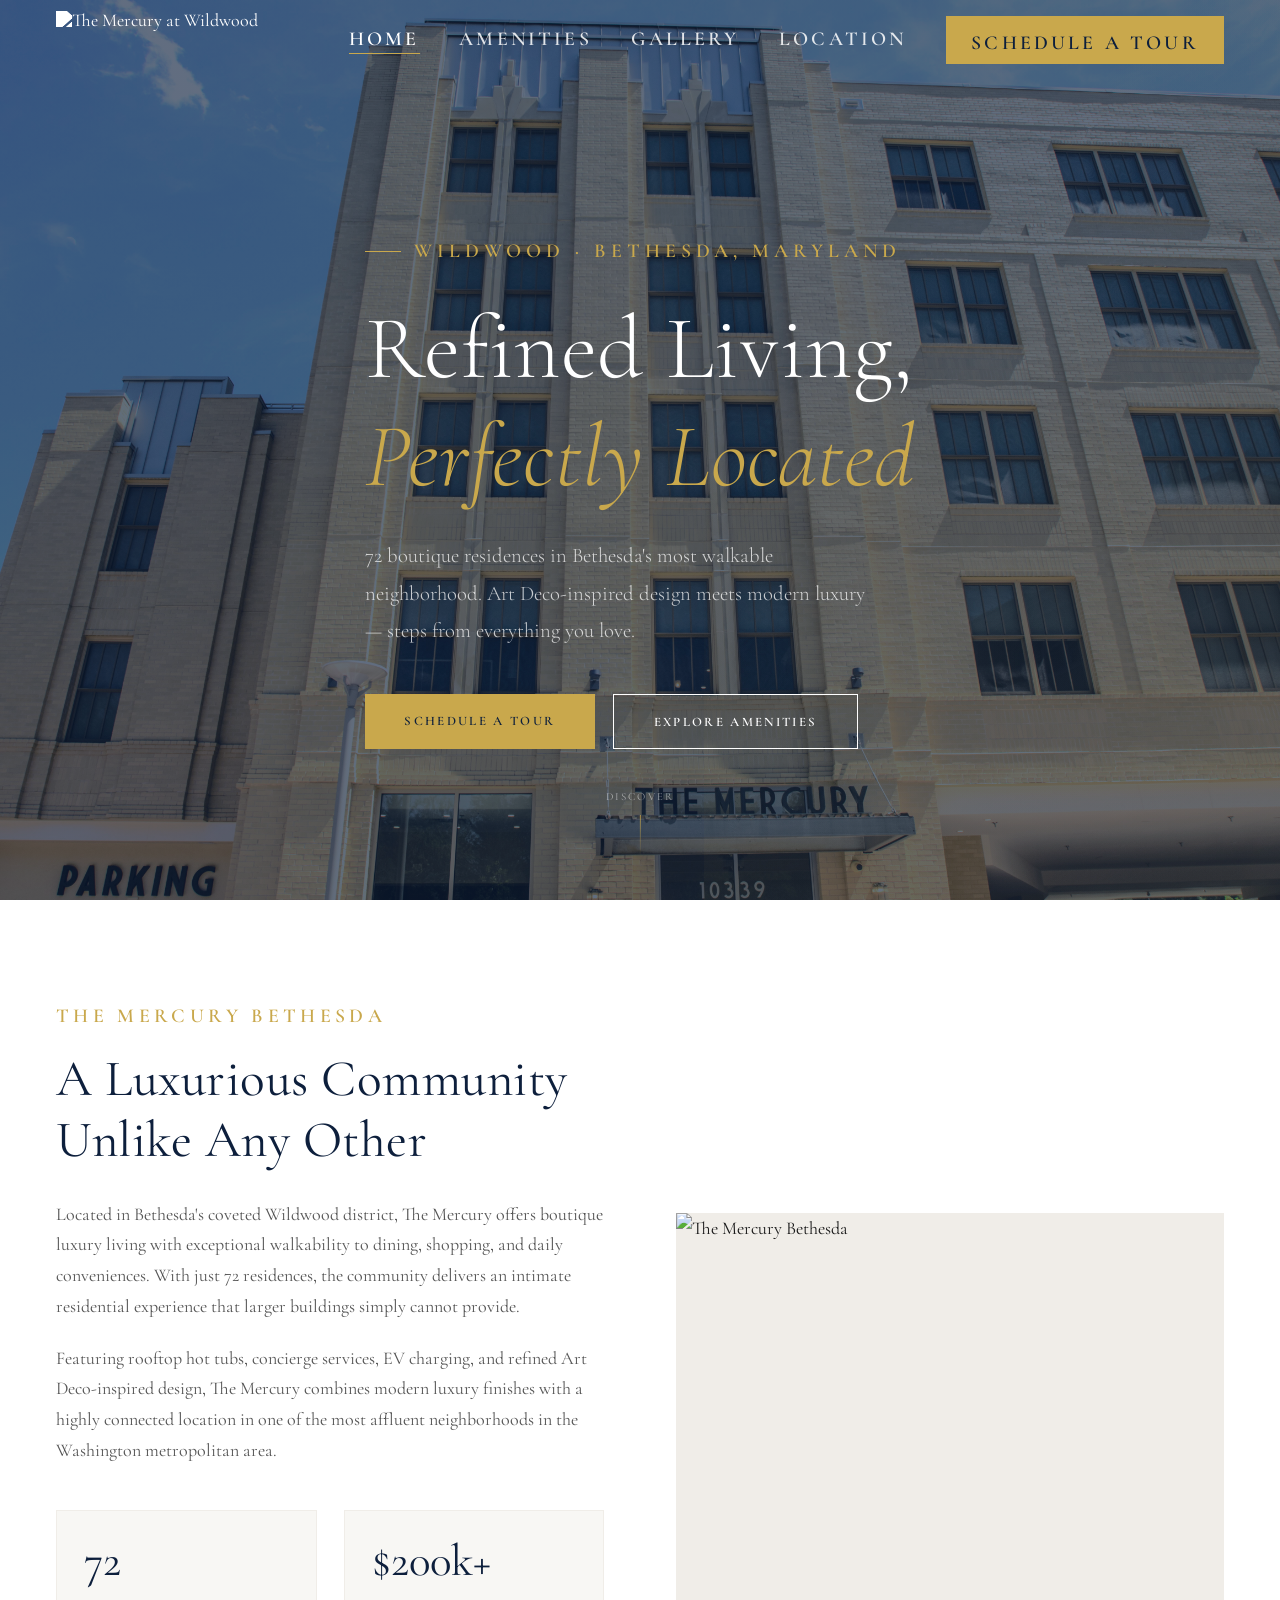
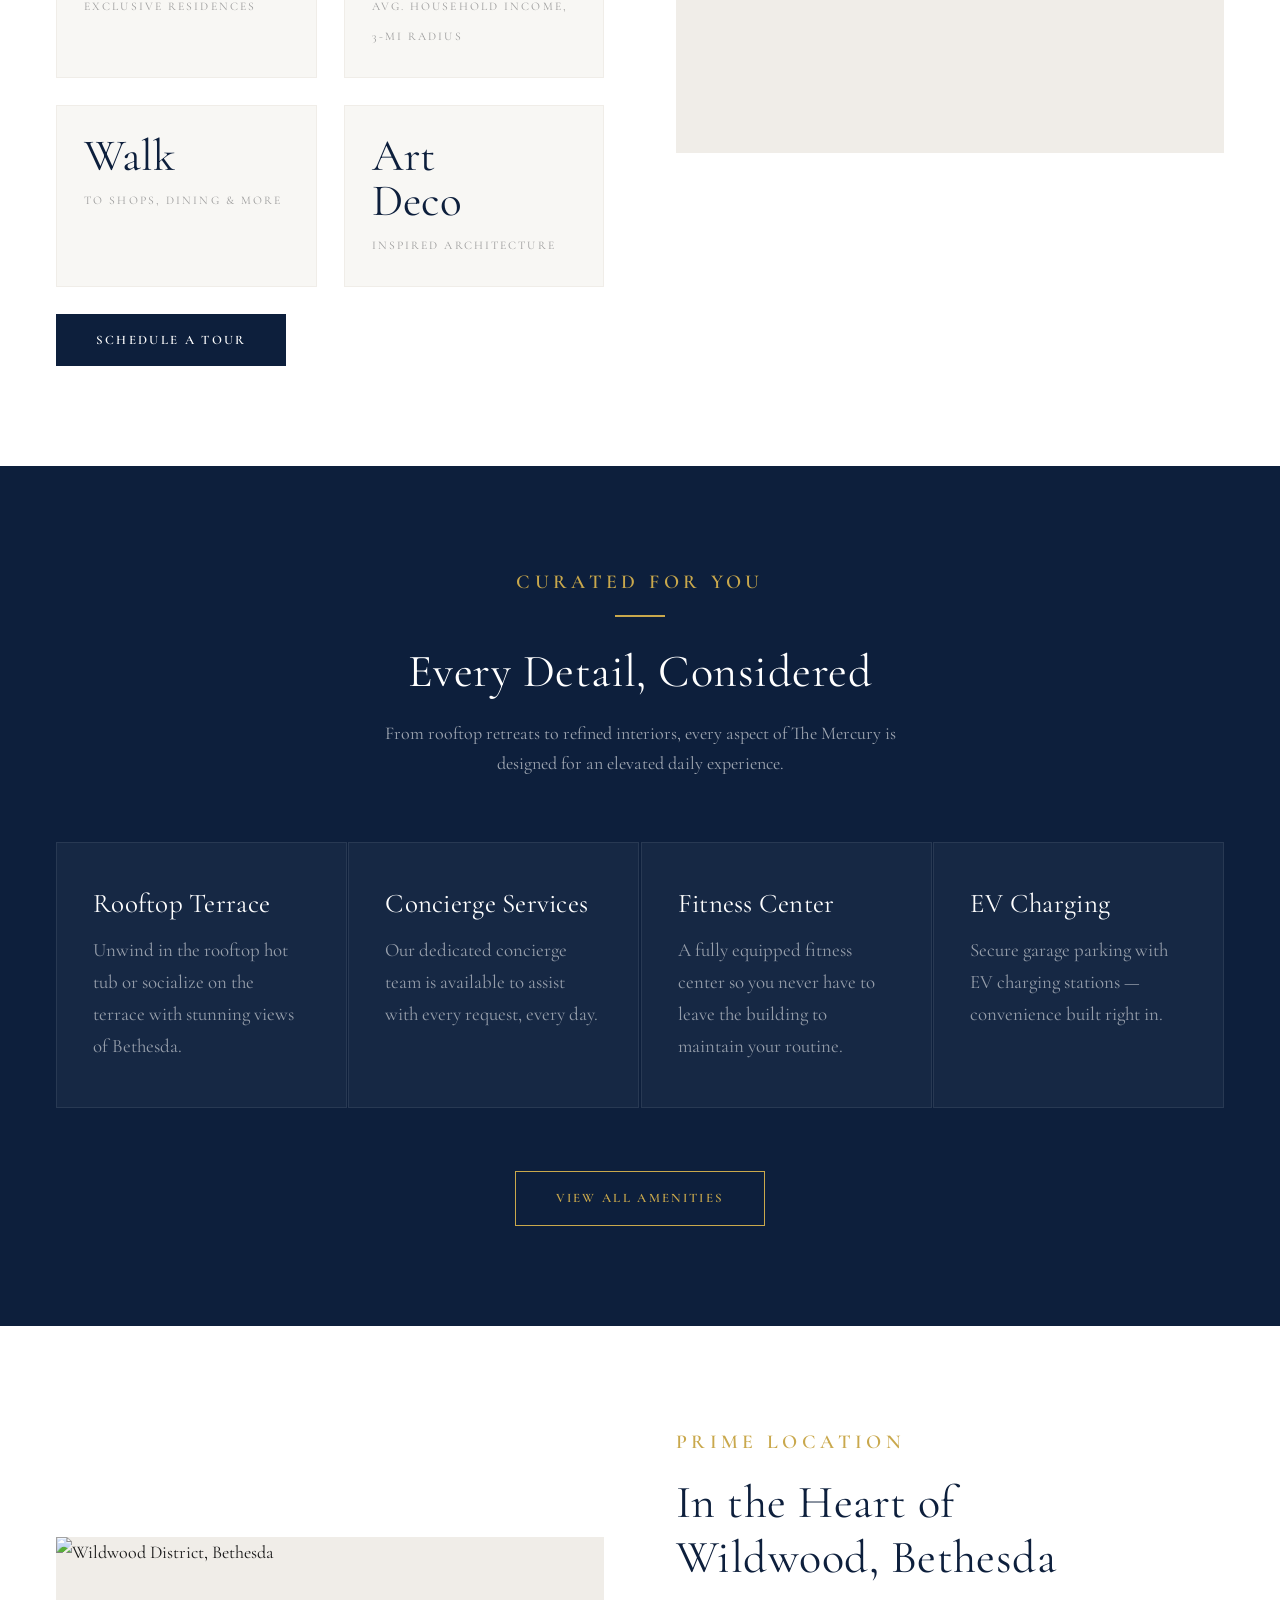
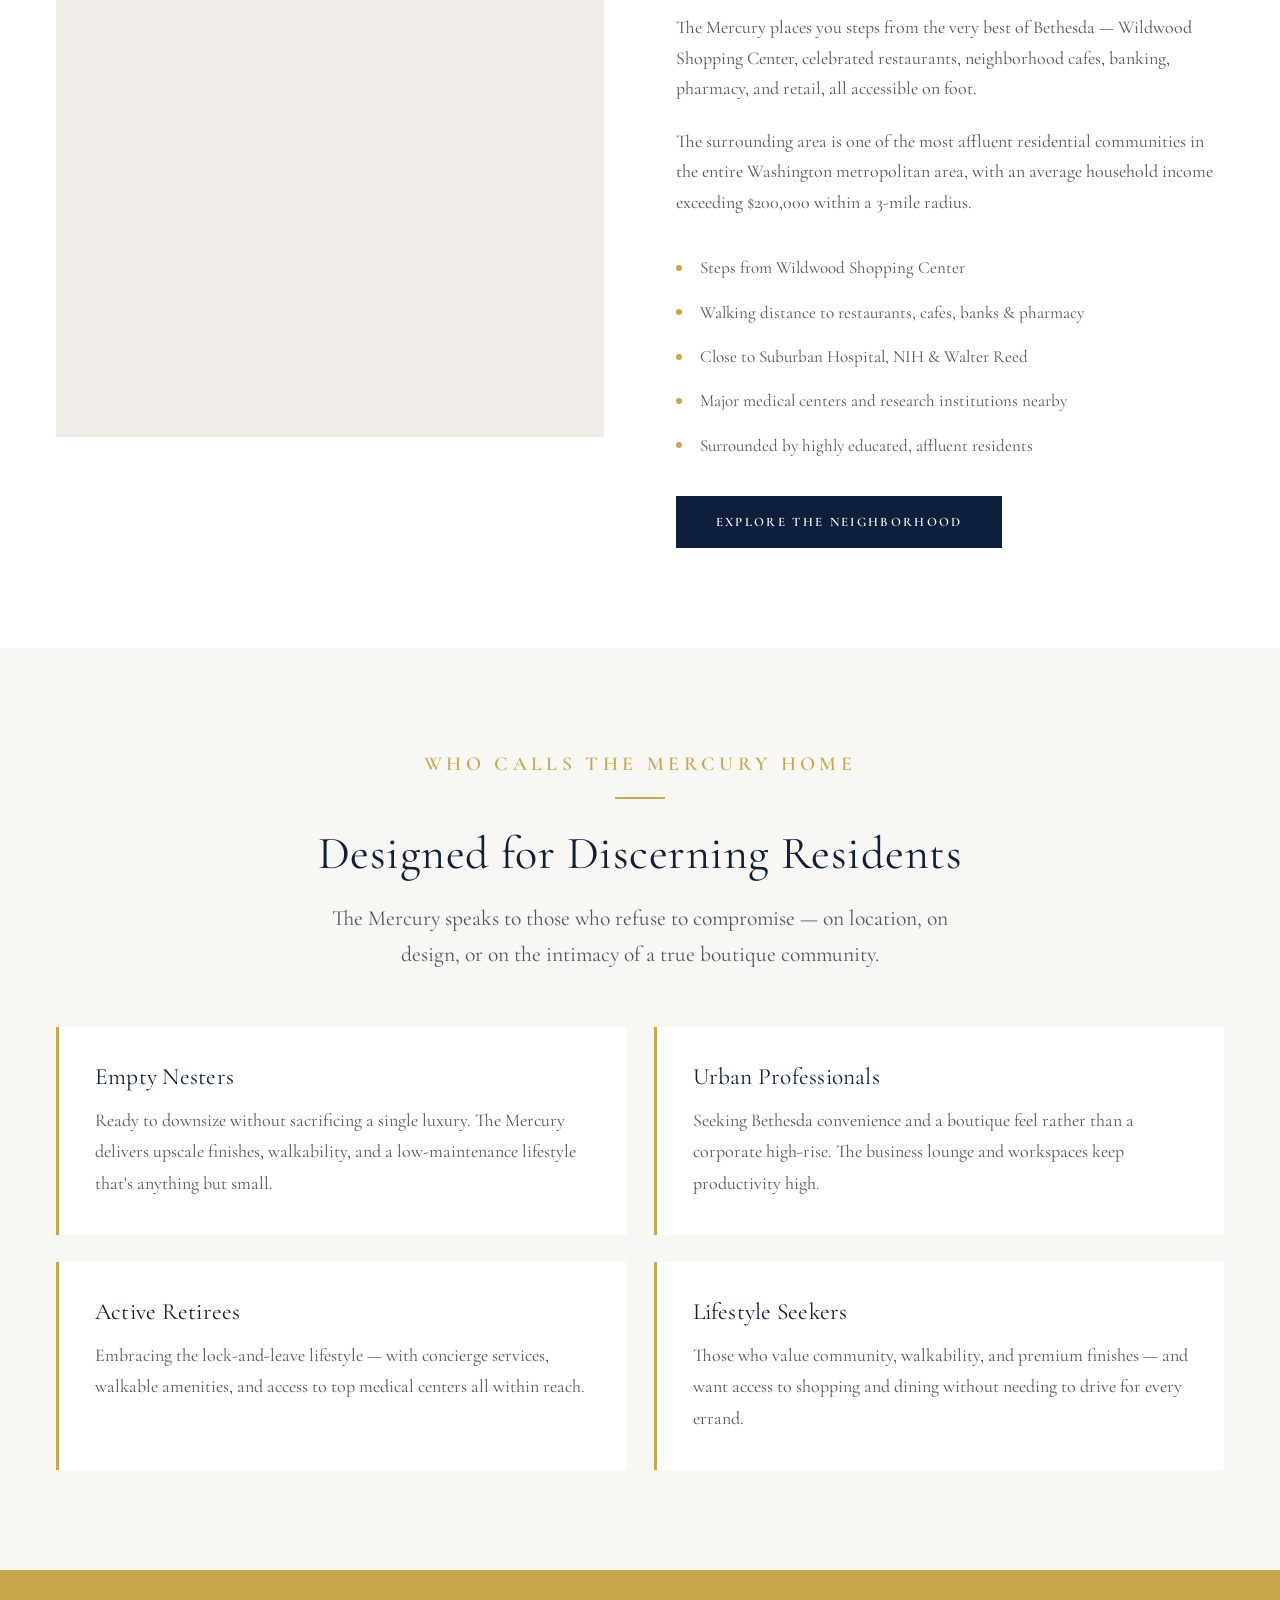
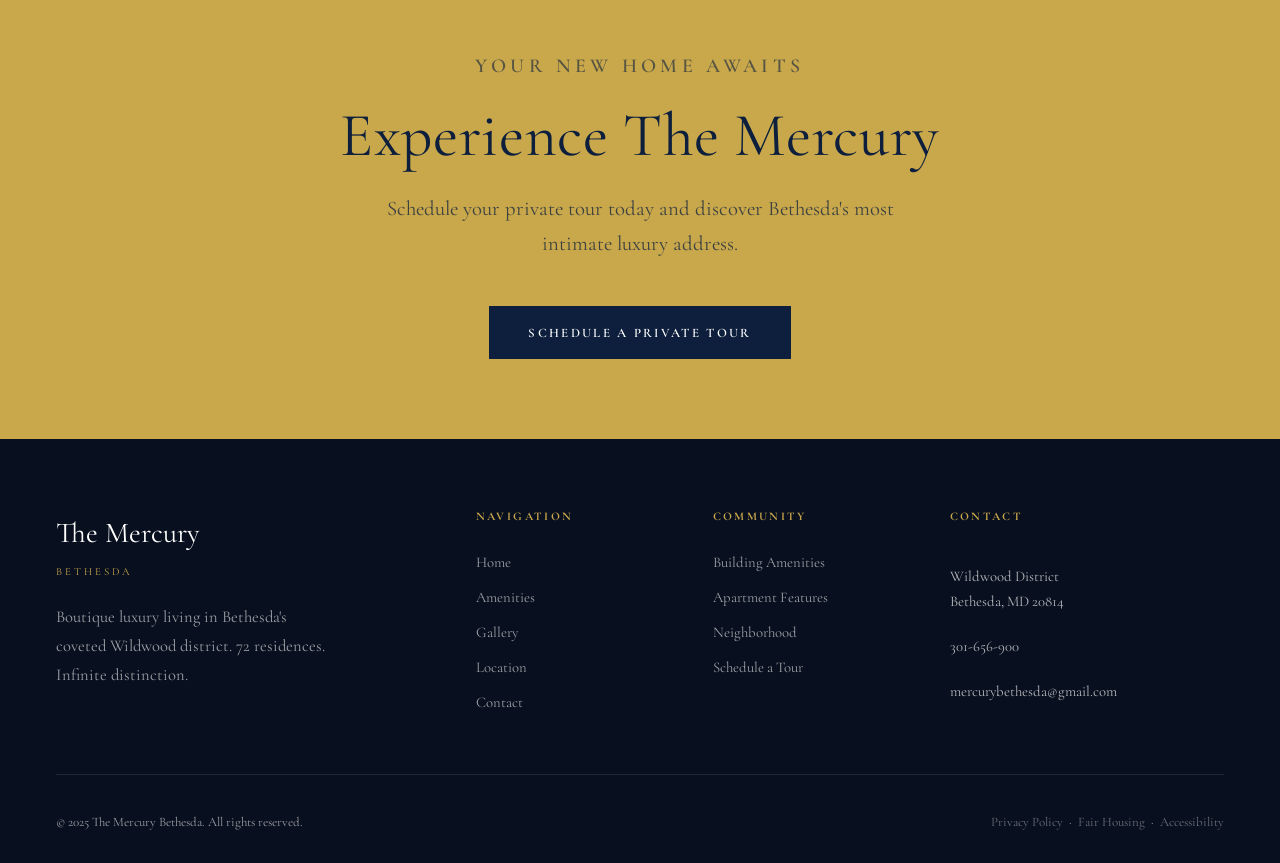
==== commit 6c0976f2: "Replace text nav logo with transparent PNG logo image Co-Authored-By: Claude Sonnet 4.6 <noreply@ant" ====
--- a/index.html
+++ b/index.html
@@ -26,8 +26,7 @@
     <nav class="nav" role="navigation" aria-label="Main navigation">
       <div class="nav__inner">
         <a href="index.html" class="nav__logo" aria-label="The Mercury Bethesda – Home">
-          <span class="nav__logo-name">The Mercury</span>
-          <span class="nav__logo-sub">Bethesda</span>
+          <img src="assets/images/mercury logo bg removed.png" alt="The Mercury at Wildwood" />
         </a>
         <ul class="nav__links" role="list">
           <li><a href="index.html">Home</a></li>
--- a/assets/css/style.css
+++ b/assets/css/style.css
@@ -144,22 +144,14 @@
 
 .nav__logo {
   display: flex;
-  flex-direction: column;
+  align-items: center;
   line-height: 1;
 }
-.nav__logo-name {
-  font-family: var(--font-serif);
-  font-size: 2rem;
-  font-weight: 600;
-  color: var(--white);
-  letter-spacing: 0.05em;
-}
-.nav__logo-sub {
-  font-family: var(--font-serif);
-  font-size: 0.75rem;
-  letter-spacing: 0.3em;
-  text-transform: uppercase;
-  color: var(--gold);
+.nav__logo img {
+  height: 58px;
+  width: auto;
+  filter: brightness(0) invert(1);
+  display: block;
 }
 
 .nav__links {
@@ -956,7 +948,24 @@
   .nav__links { display: none; }
   .nav__hamburger { display: flex; }
 
-  .hero__heading { font-size: 2.6rem; }
+  .hero__heading { font-size: 3rem; }
+  .hero__sub { font-size: 1.2rem; }
+  .hero__tag span { font-size: 1rem; }
+
+  .about__text h2 { font-size: 2.4rem; }
+  p { font-size: 1.1rem; }
+  .eyebrow { font-size: 1rem; }
+
+  .amenity-card__title { font-size: 1.5rem; }
+  .amenity-card__desc { font-size: 1.05rem; }
+
+  .section-header h2 { font-size: 2.4rem; }
+  .resident-card h3 { font-size: 1.4rem; }
+  .resident-card p { font-size: 1.05rem; }
+
+  .page-hero h1 { font-size: 3rem; }
+  .page-hero p { font-size: 1.2rem; }
+
   .hero__actions { flex-direction: column; align-items: flex-start; }
   .hero__actions .btn { width: 100%; text-align: center; }
 
@@ -986,7 +995,11 @@
 
 @media (max-width: 480px) {
   .container { padding: 0 1.25rem; }
-  .hero__heading { font-size: 2rem; }
+  .hero__heading { font-size: 2.4rem; }
+  .hero__sub { font-size: 1.1rem; }
+  .about__text h2 { font-size: 2rem; }
+  .section-header h2 { font-size: 2rem; }
+  .page-hero h1 { font-size: 2.4rem; }
   .section { padding: 50px 0; }
   .about__stats { grid-template-columns: 1fr; }
   .contact-form-wrap { padding: 2rem 1.5rem; }
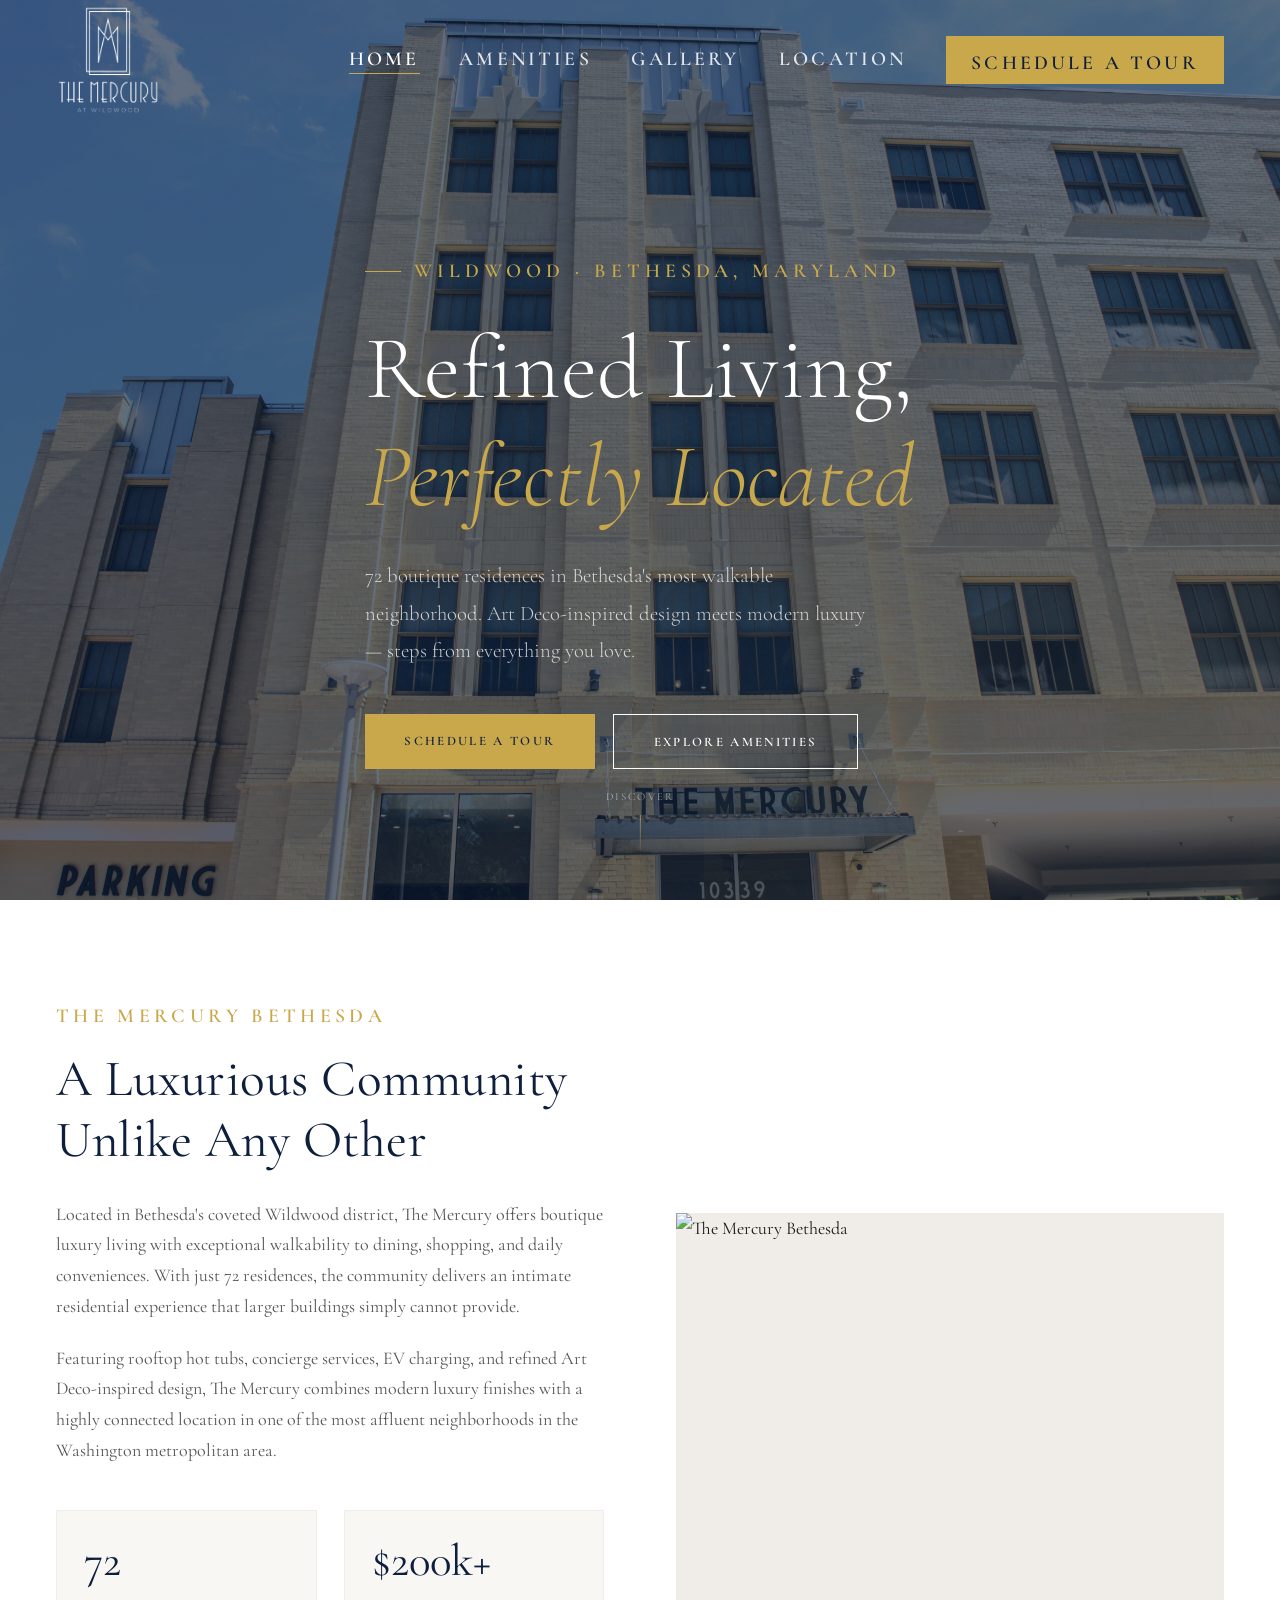
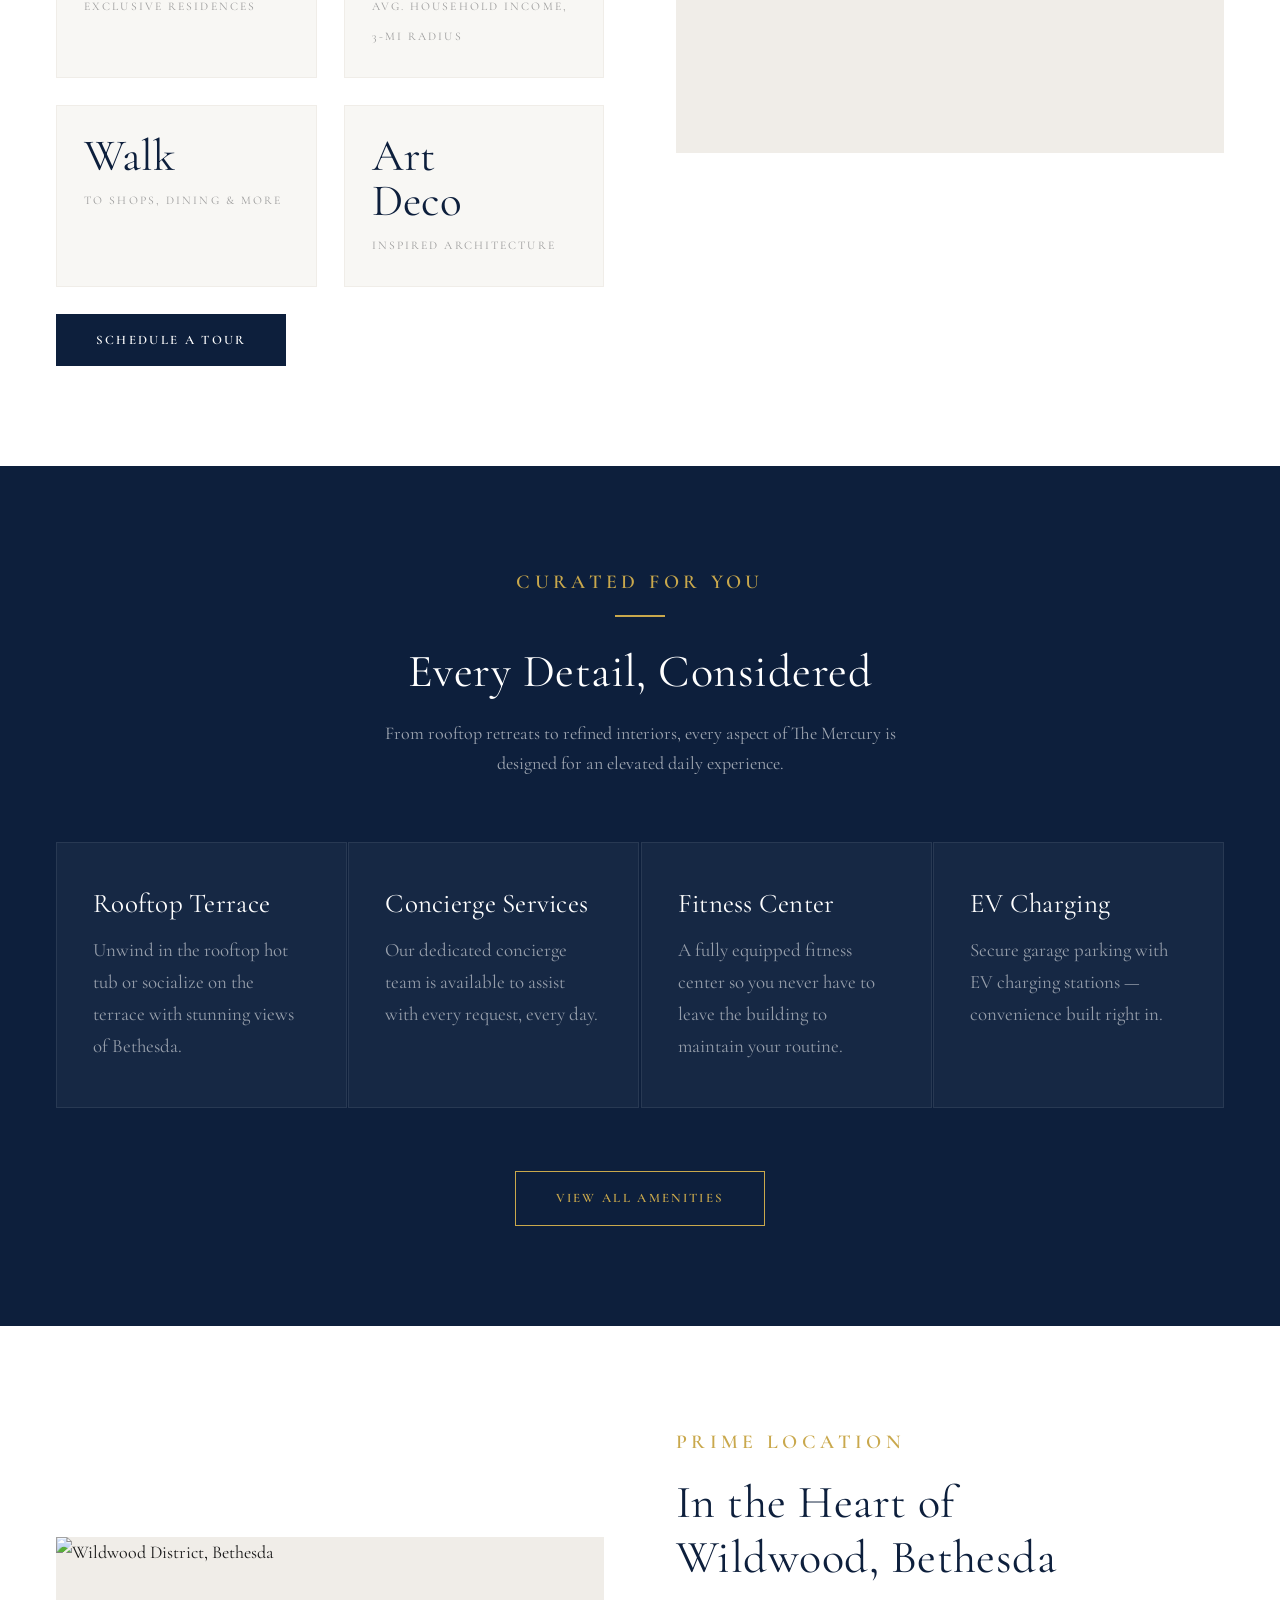
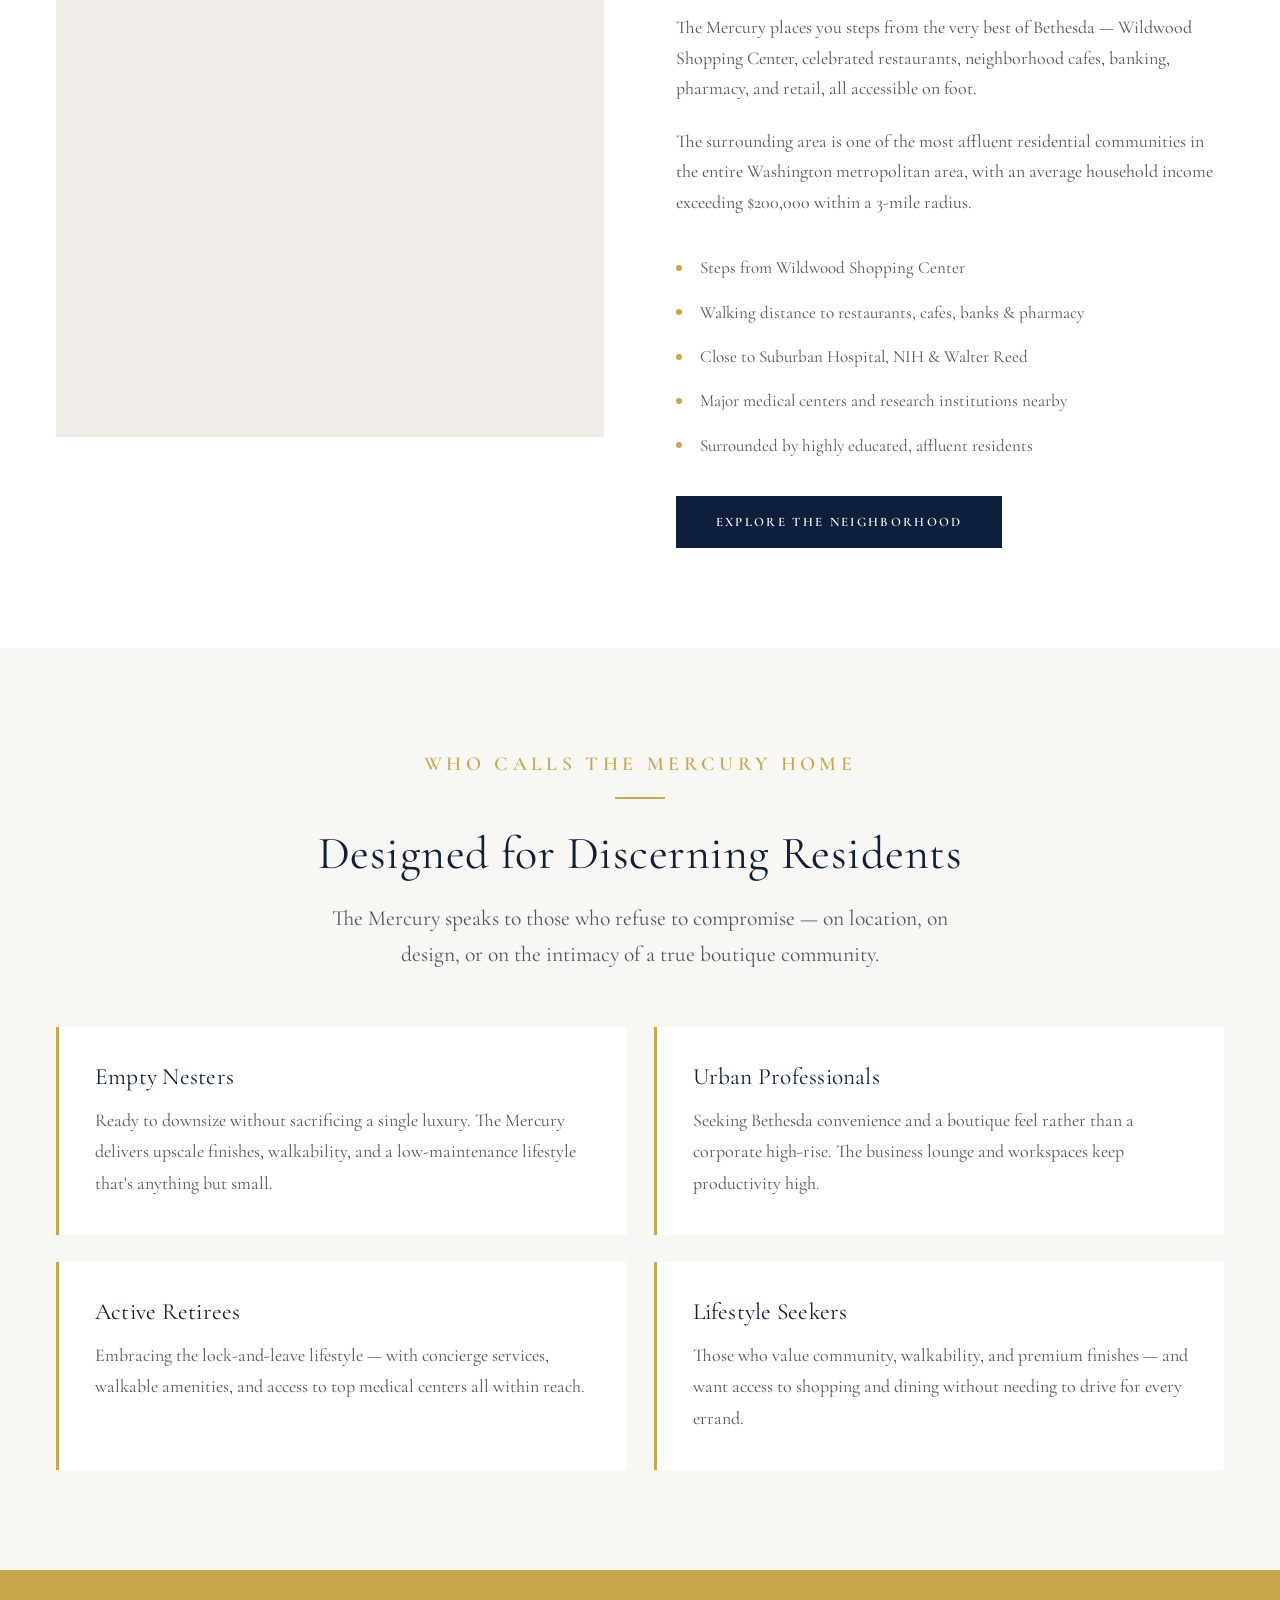
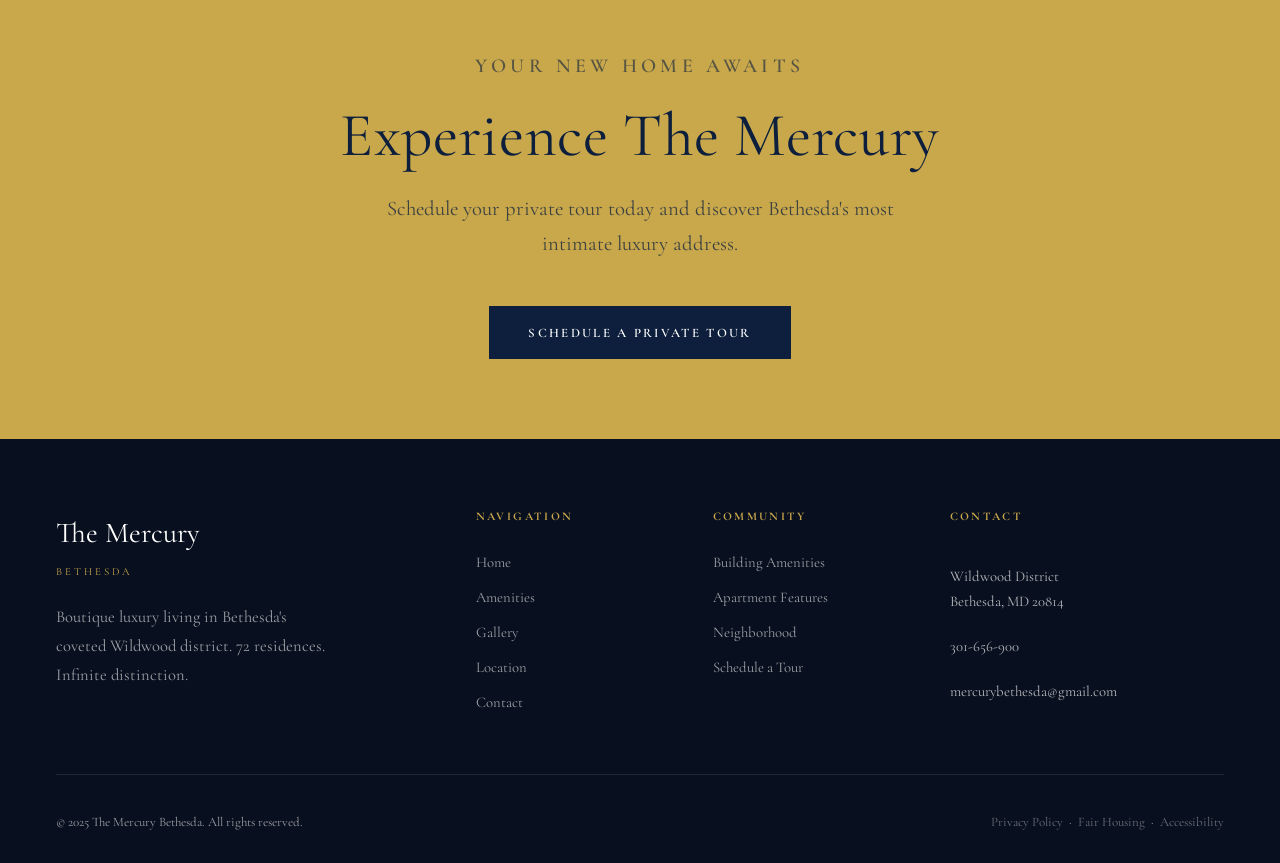
==== commit d4e43efe: "Fix logo not loading: rename file to remove spaces, update all references Co-Authored-By: Claude Son" ====
--- a/index.html
+++ b/index.html
@@ -26,7 +26,7 @@
     <nav class="nav" role="navigation" aria-label="Main navigation">
       <div class="nav__inner">
         <a href="index.html" class="nav__logo" aria-label="The Mercury Bethesda – Home">
-          <img src="assets/images/mercury logo bg removed.png" alt="The Mercury at Wildwood" />
+          <img src="assets/images/mercury-logo.png" alt="The Mercury at Wildwood" />
         </a>
         <ul class="nav__links" role="list">
           <li><a href="index.html">Home</a></li>
--- a/assets/css/style.css
+++ b/assets/css/style.css
@@ -21,7 +21,7 @@
   --font-sans:  'Montserrat', 'Helvetica Neue', Arial, sans-serif;
 
   --max-w: 1240px;
-  --nav-h: 80px;
+  --nav-h: 120px;
   --transition: 0.35s ease;
 }
 
@@ -148,7 +148,7 @@
   line-height: 1;
 }
 .nav__logo img {
-  height: 58px;
+  height: 110px;
   width: auto;
   filter: brightness(0) invert(1);
   display: block;
@@ -942,9 +942,10 @@
    RESPONSIVE — Mobile
    ============================================================ */
 @media (max-width: 768px) {
-  :root { --nav-h: 68px; }
+  :root { --nav-h: 90px; }
   .section { padding: 70px 0; }
 
+  .nav__logo img { height: 76px; }
   .nav__links { display: none; }
   .nav__hamburger { display: flex; }
 
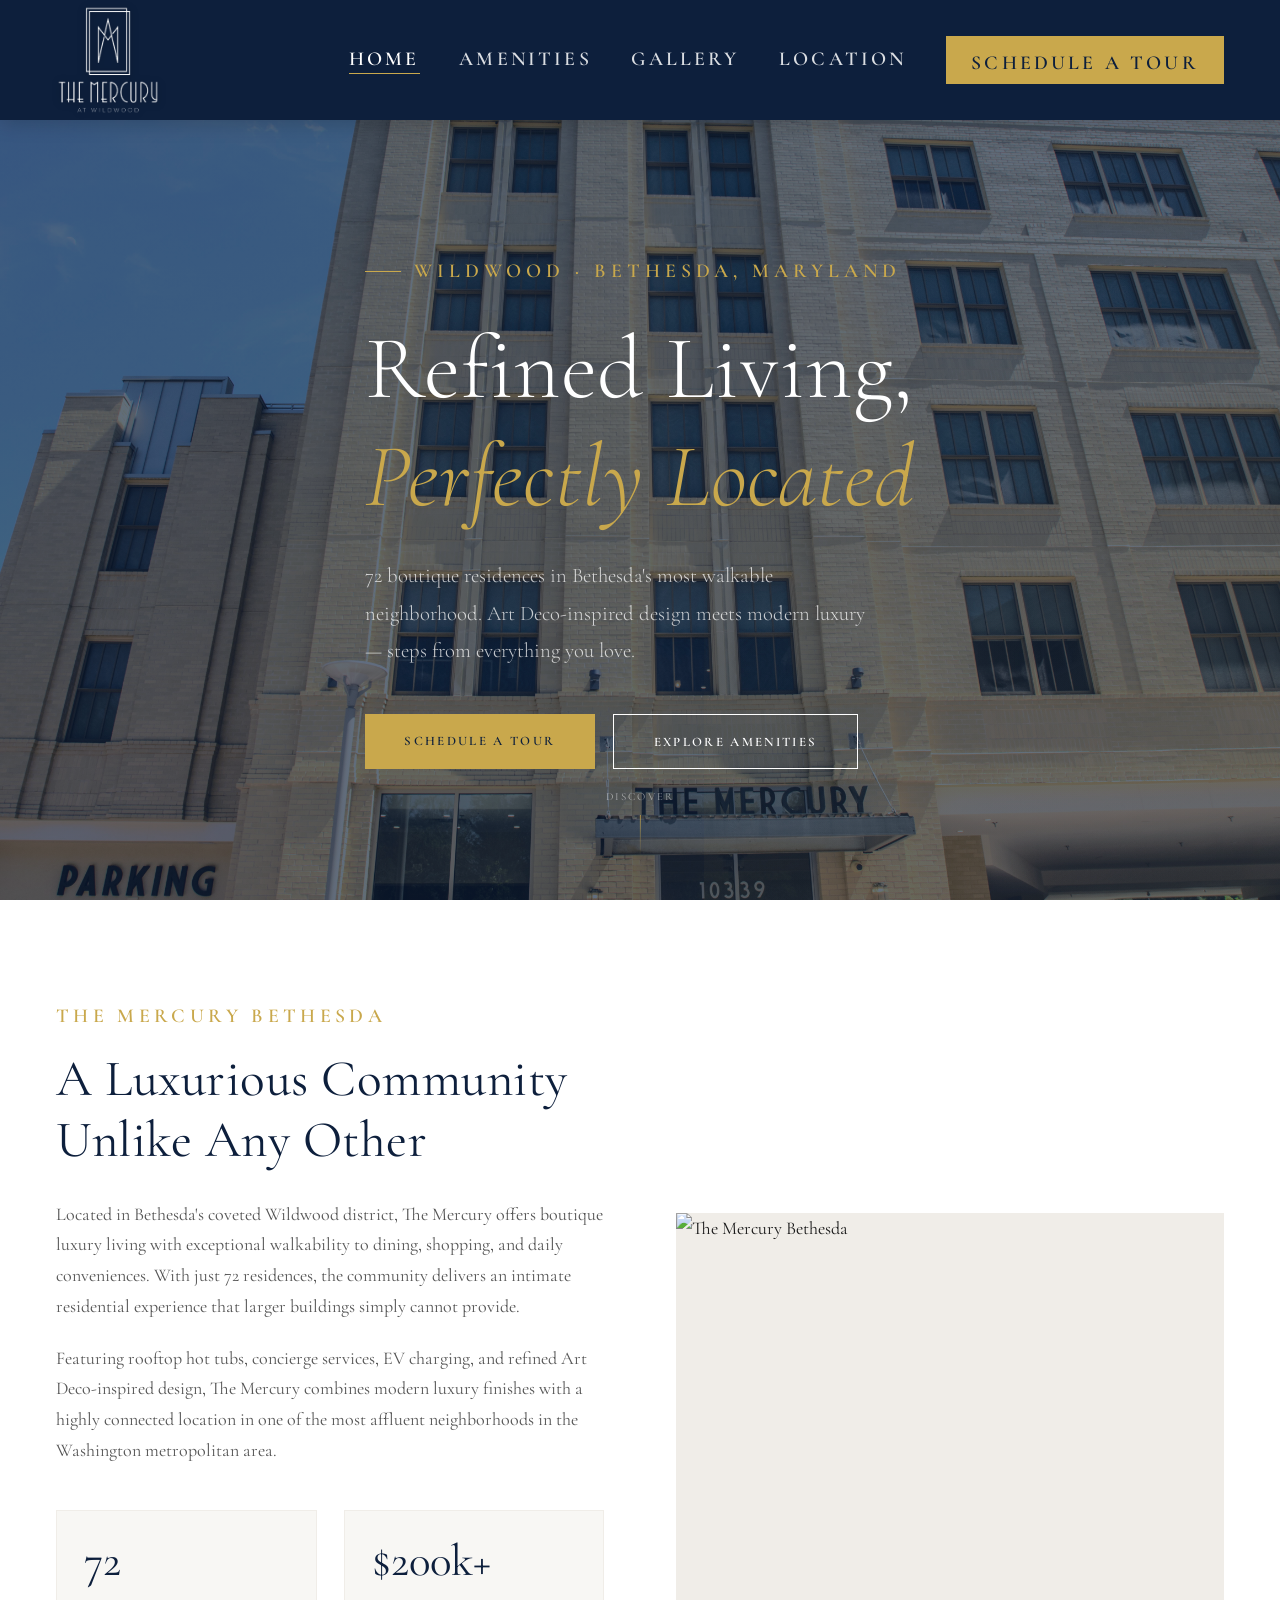
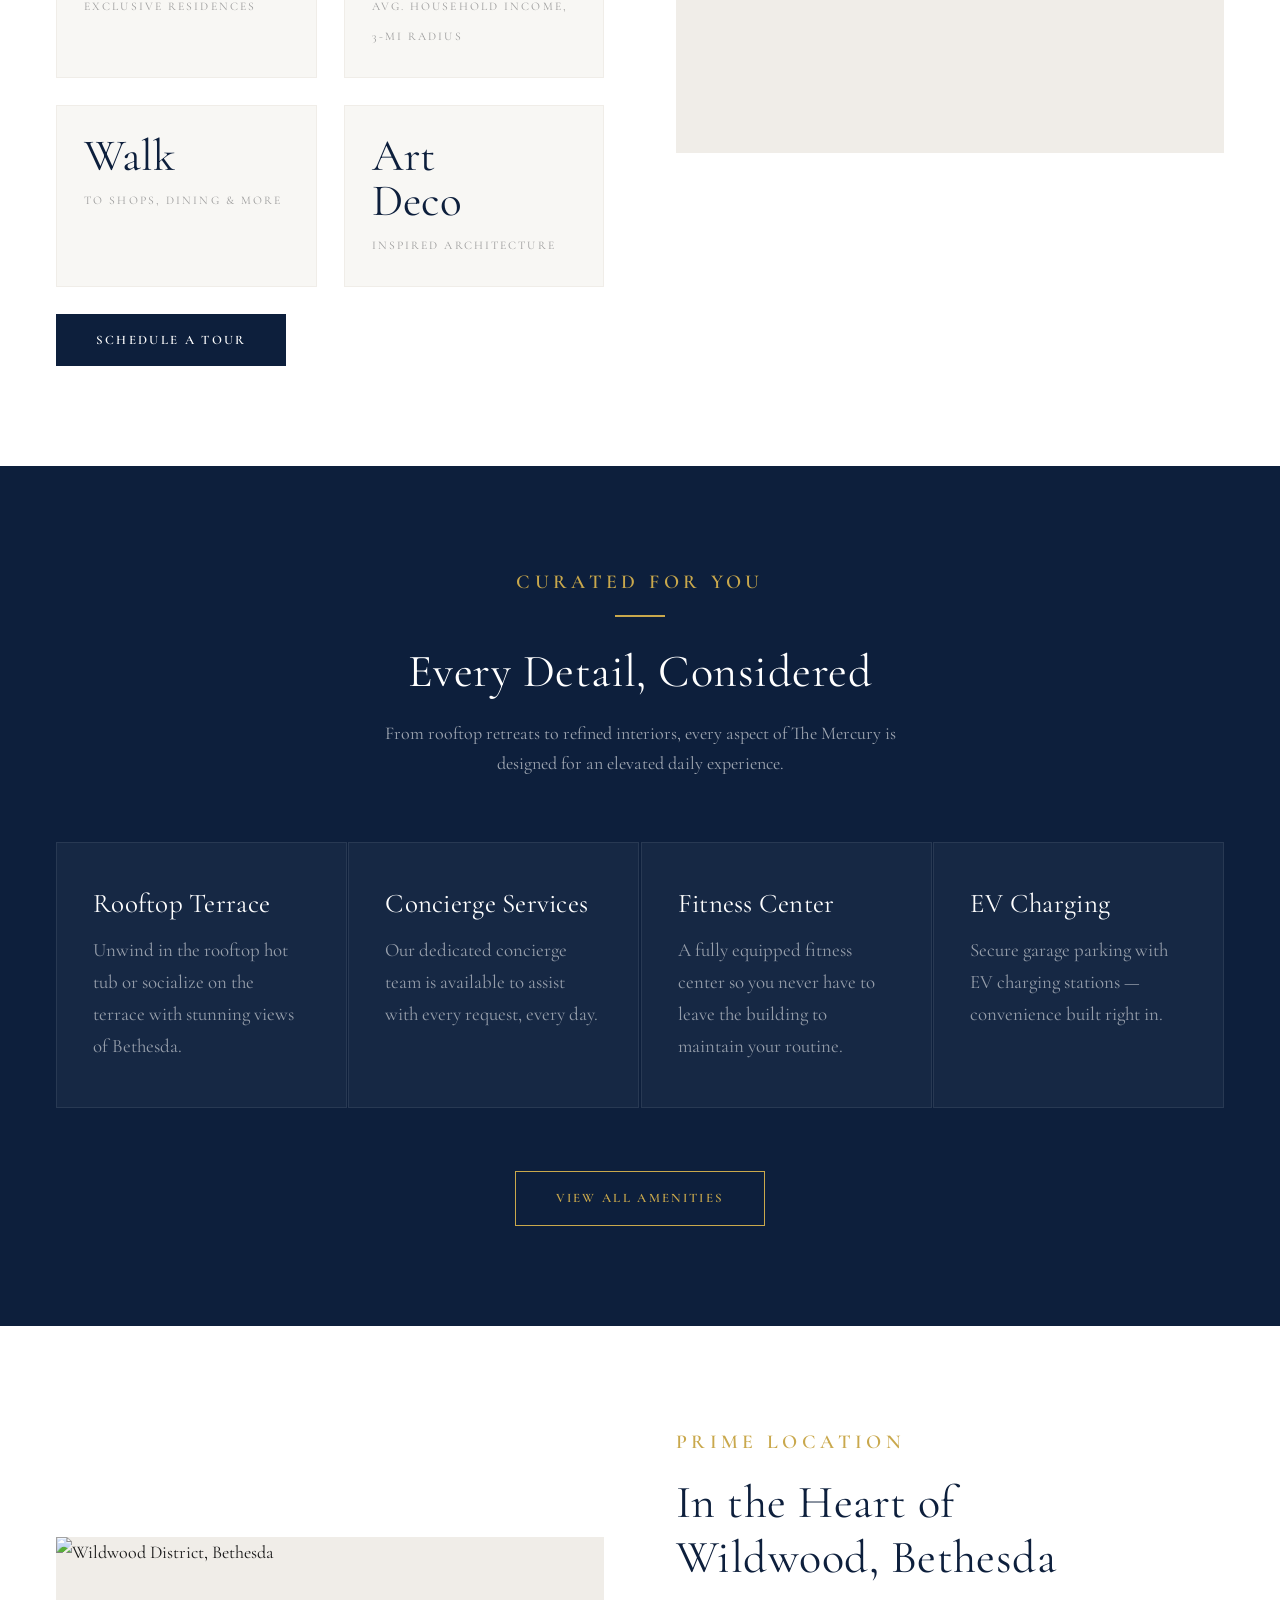
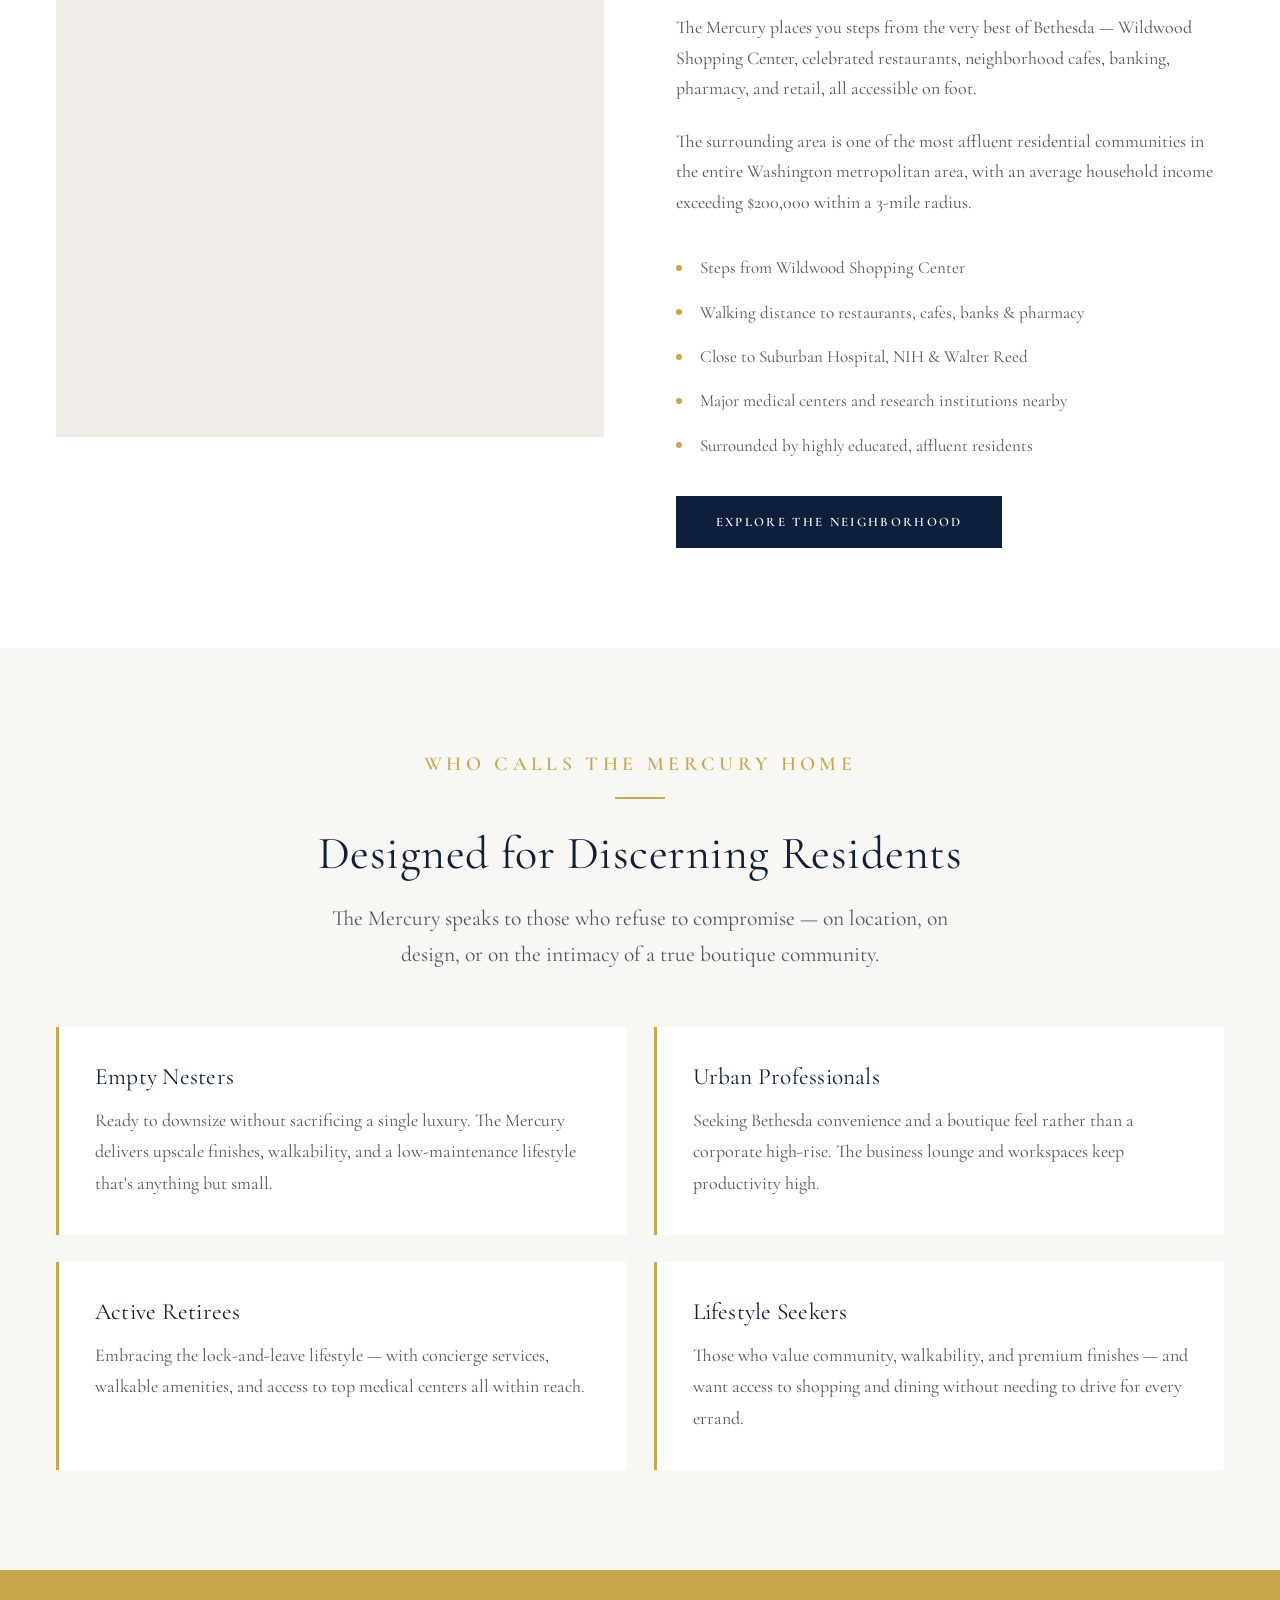
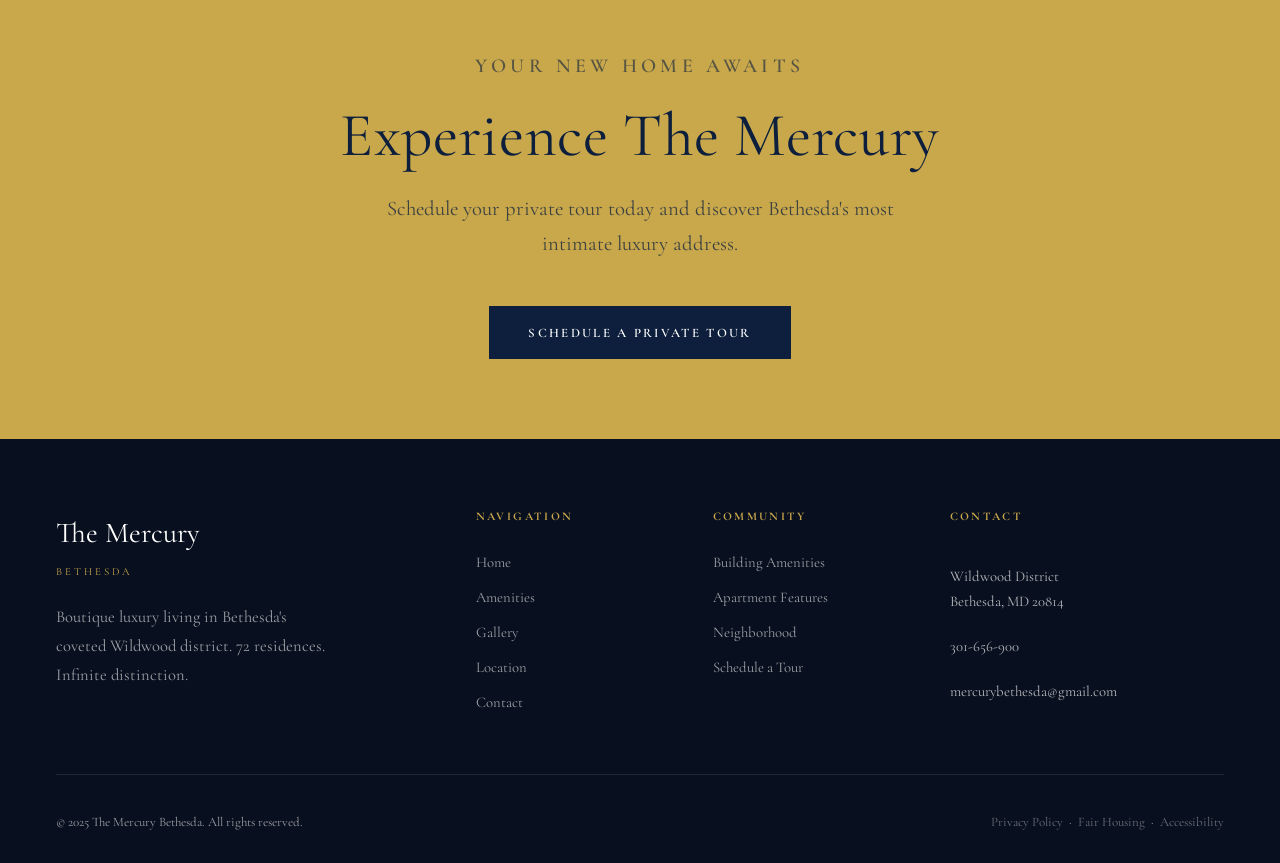
==== commit 5a1c8cda: "Fix logo visibility: solid nav on homepage, add drop-shadow to filter Co-Authored-By: Claude Sonnet " ====
--- a/index.html
+++ b/index.html
@@ -23,7 +23,7 @@
 
   <!-- ===================== NAVIGATION ===================== -->
   <header>
-    <nav class="nav" role="navigation" aria-label="Main navigation">
+    <nav class="nav nav--solid" role="navigation" aria-label="Main navigation">
       <div class="nav__inner">
         <a href="index.html" class="nav__logo" aria-label="The Mercury Bethesda – Home">
           <img src="assets/images/mercury-logo.png" alt="The Mercury at Wildwood" />
--- a/assets/css/style.css
+++ b/assets/css/style.css
@@ -150,7 +150,7 @@
 .nav__logo img {
   height: 110px;
   width: auto;
-  filter: brightness(0) invert(1);
+  filter: brightness(0) invert(1) drop-shadow(0 1px 4px rgba(0,0,0,0.4));
   display: block;
 }
 
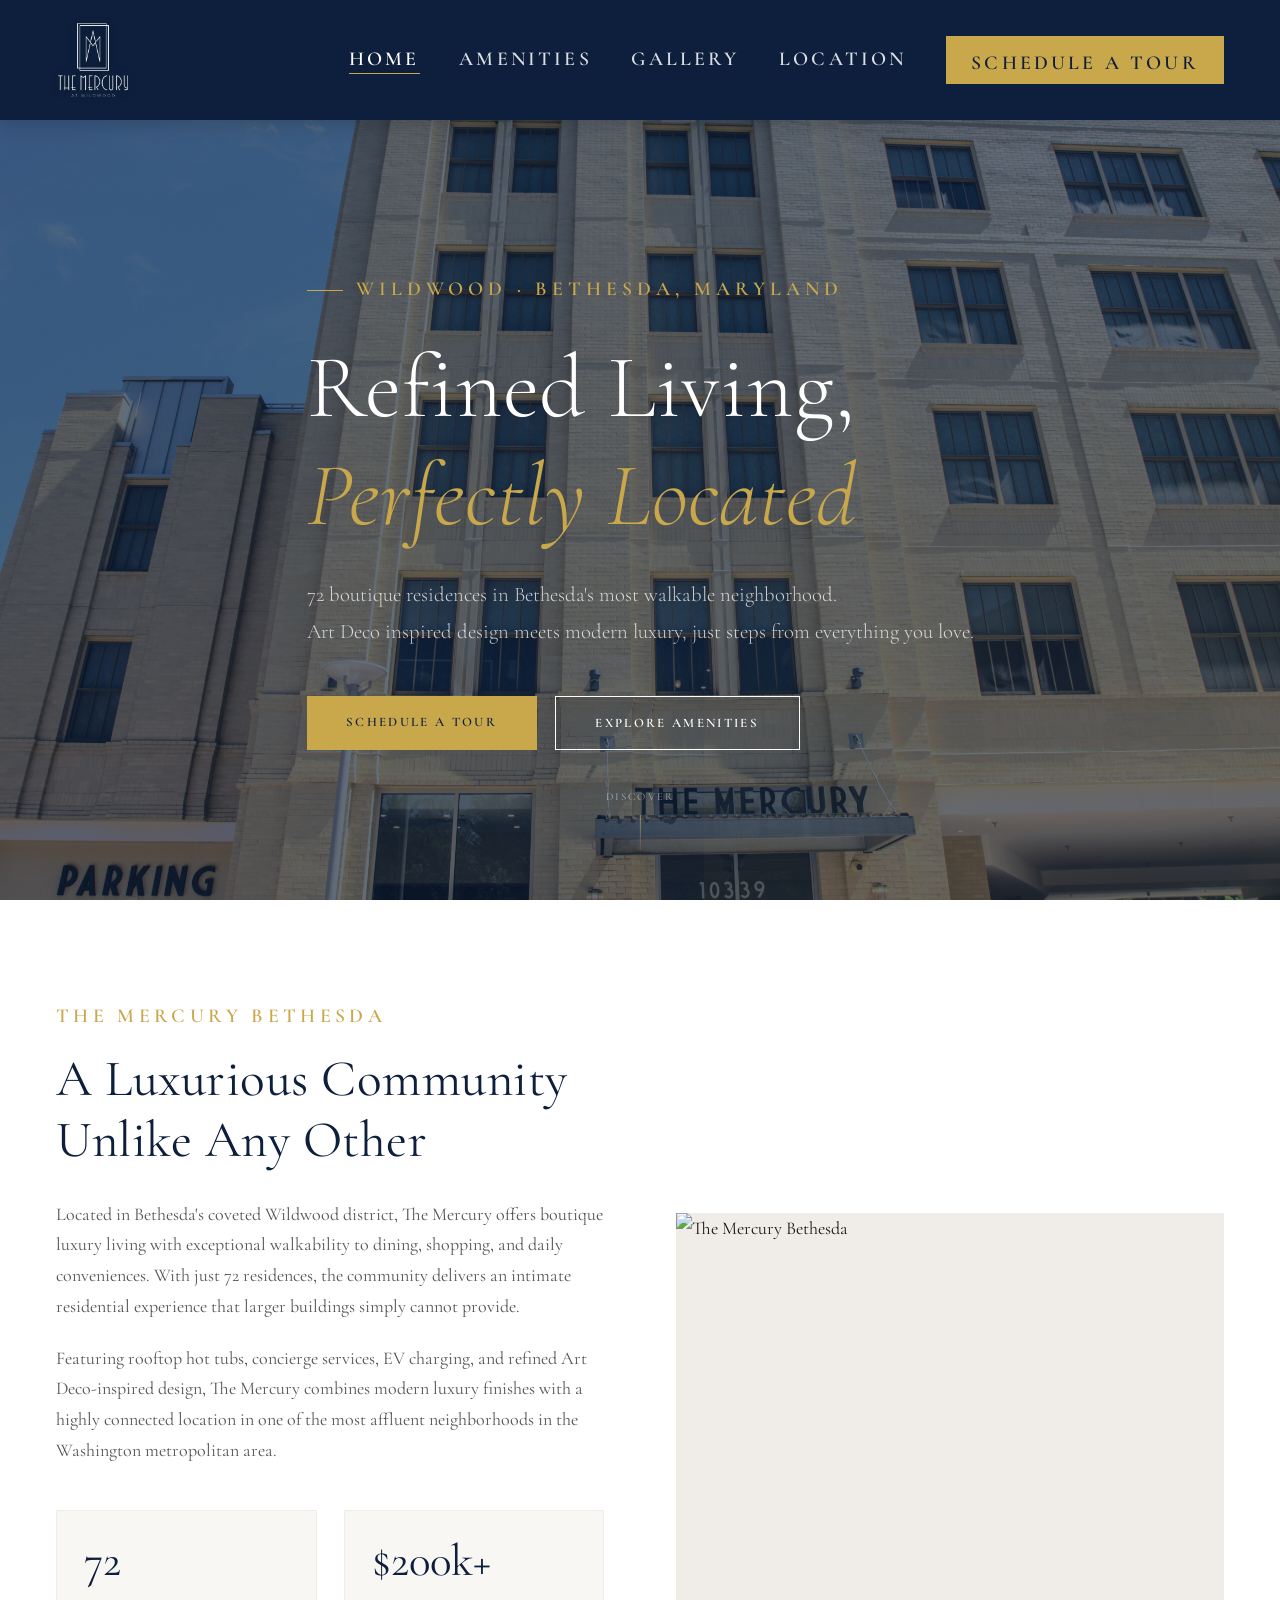
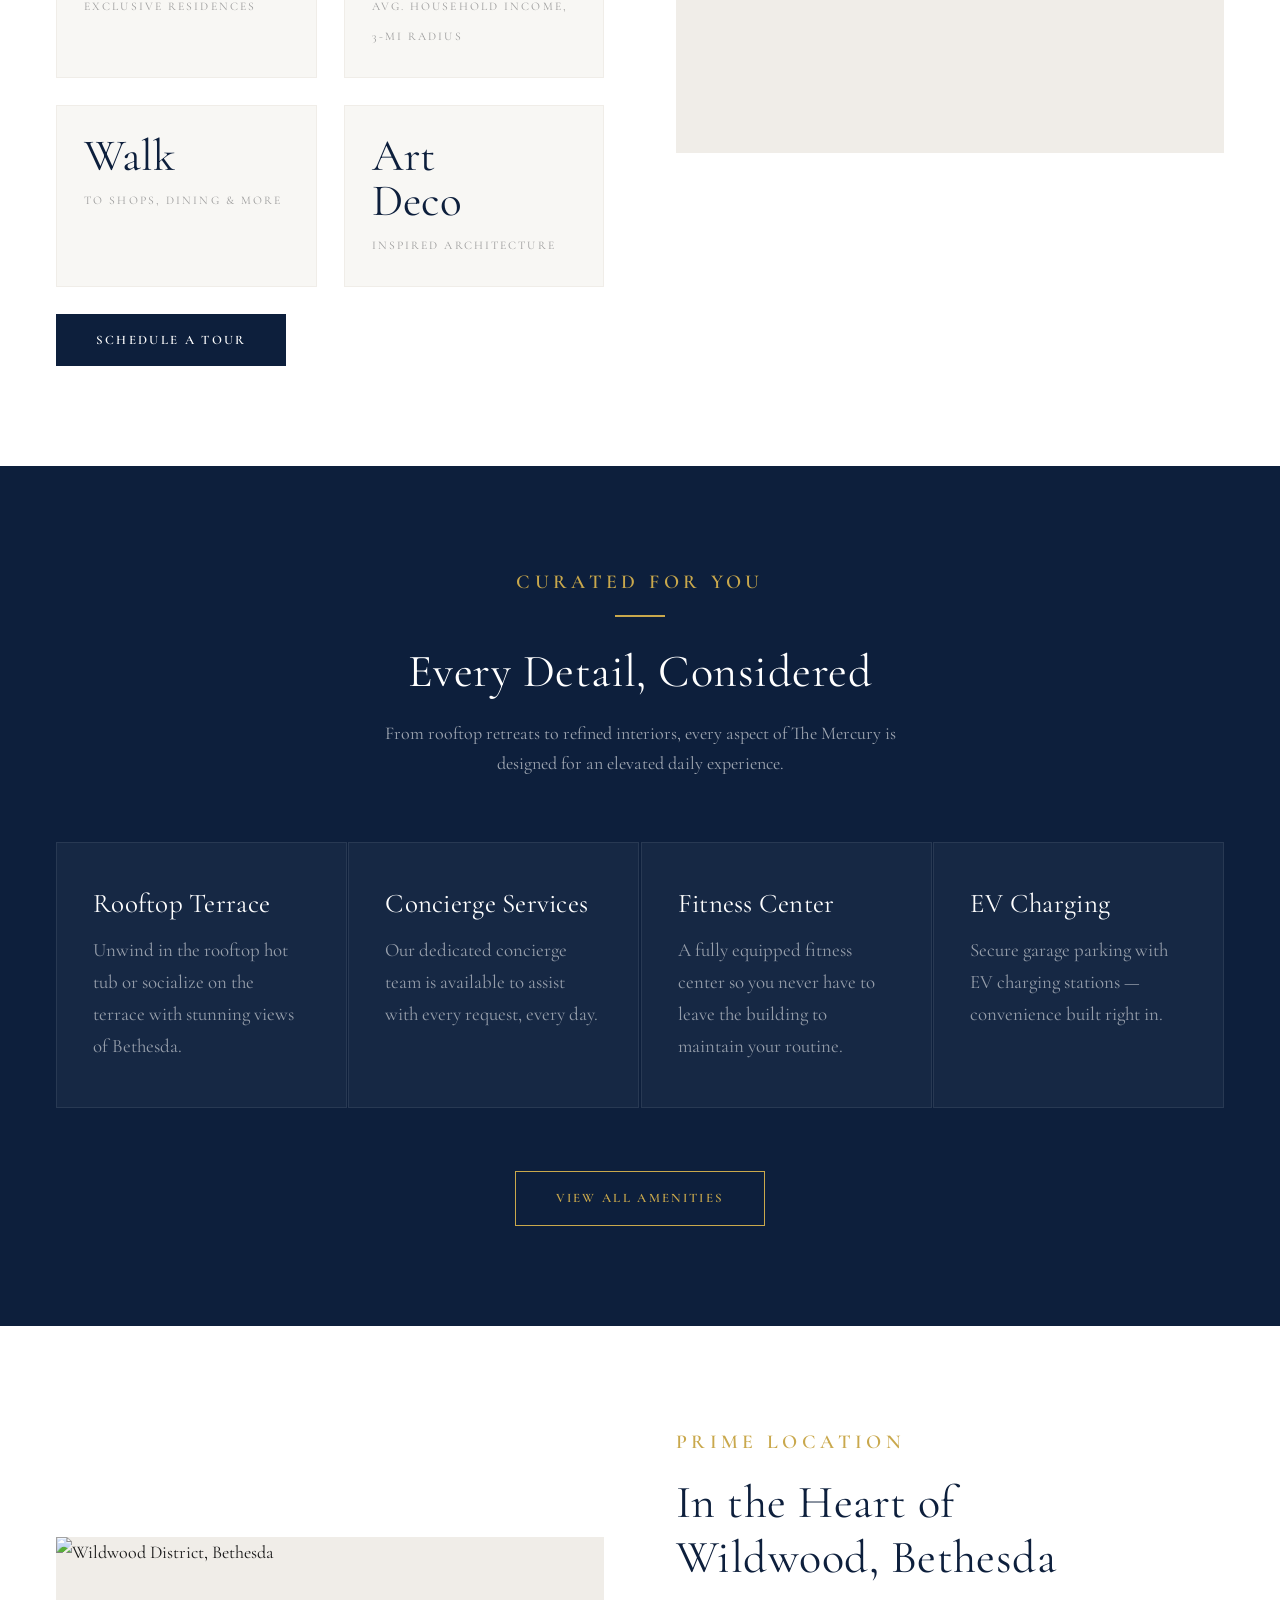
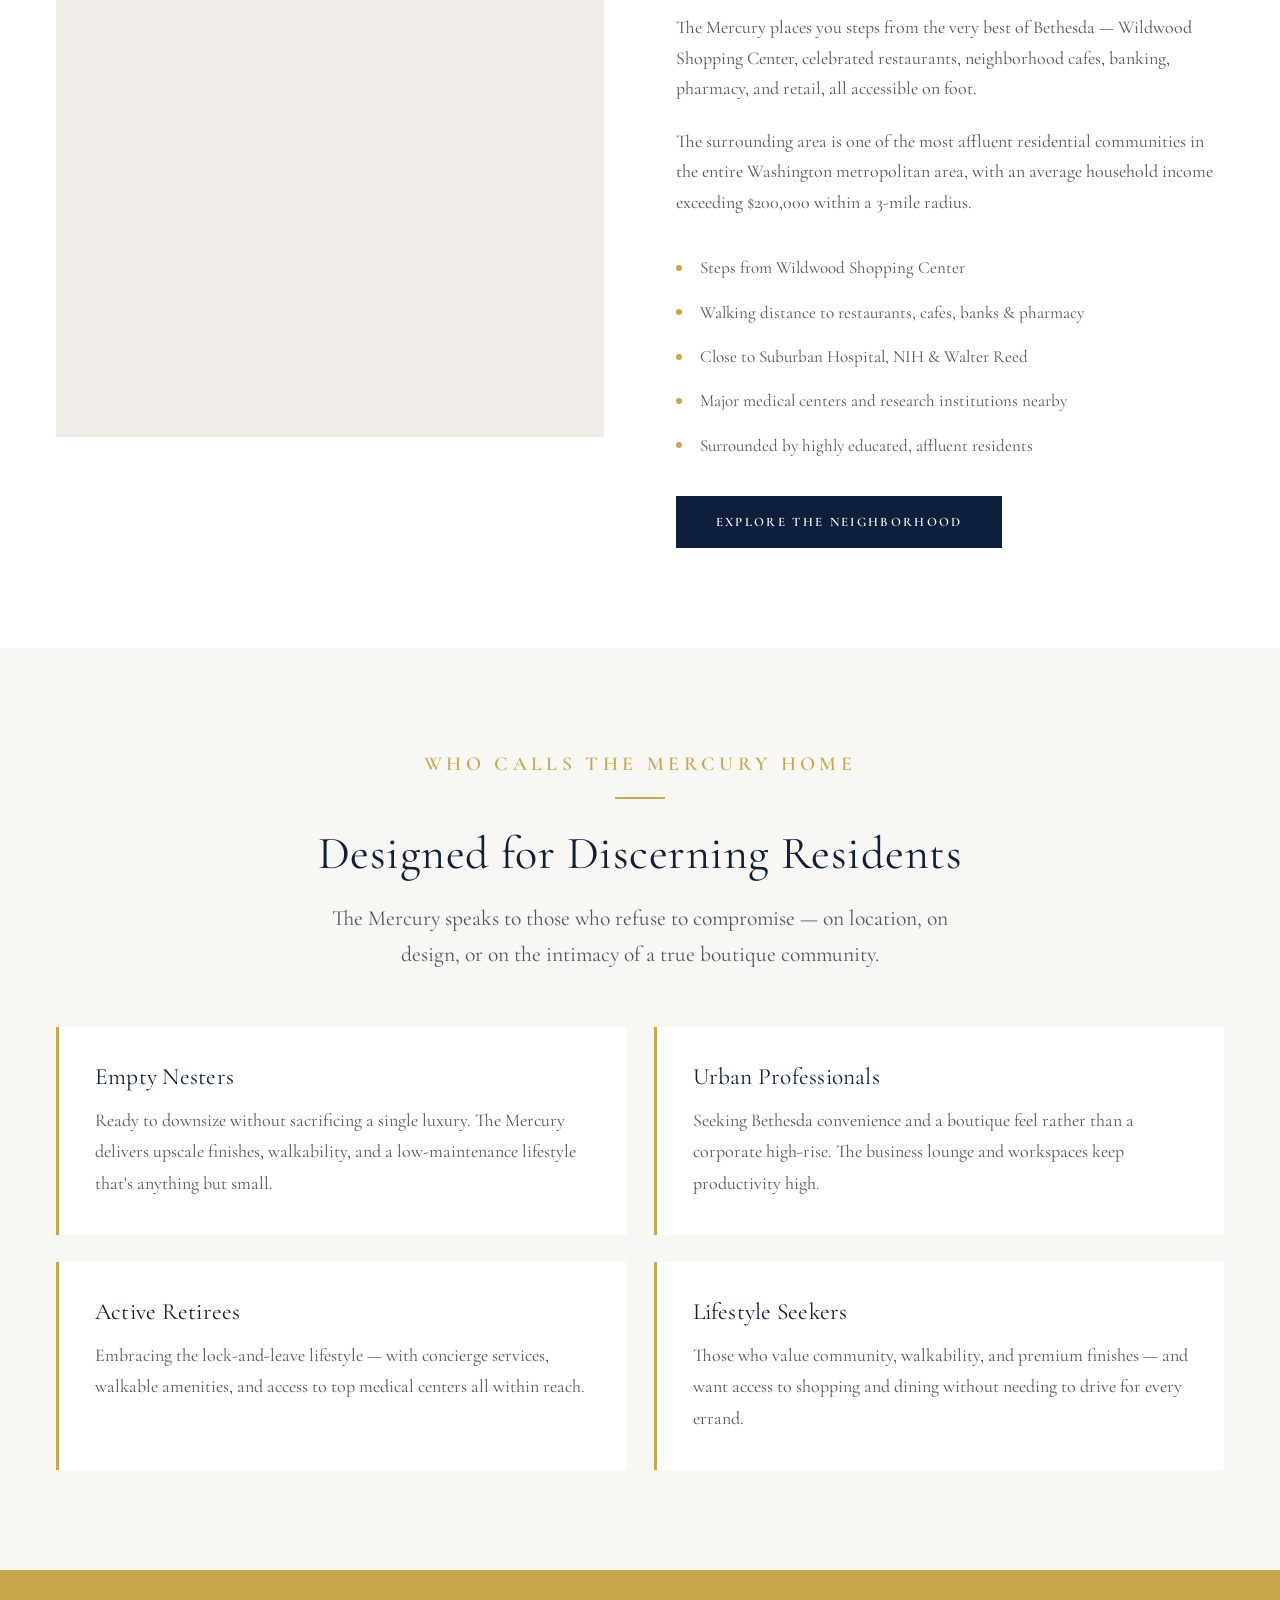
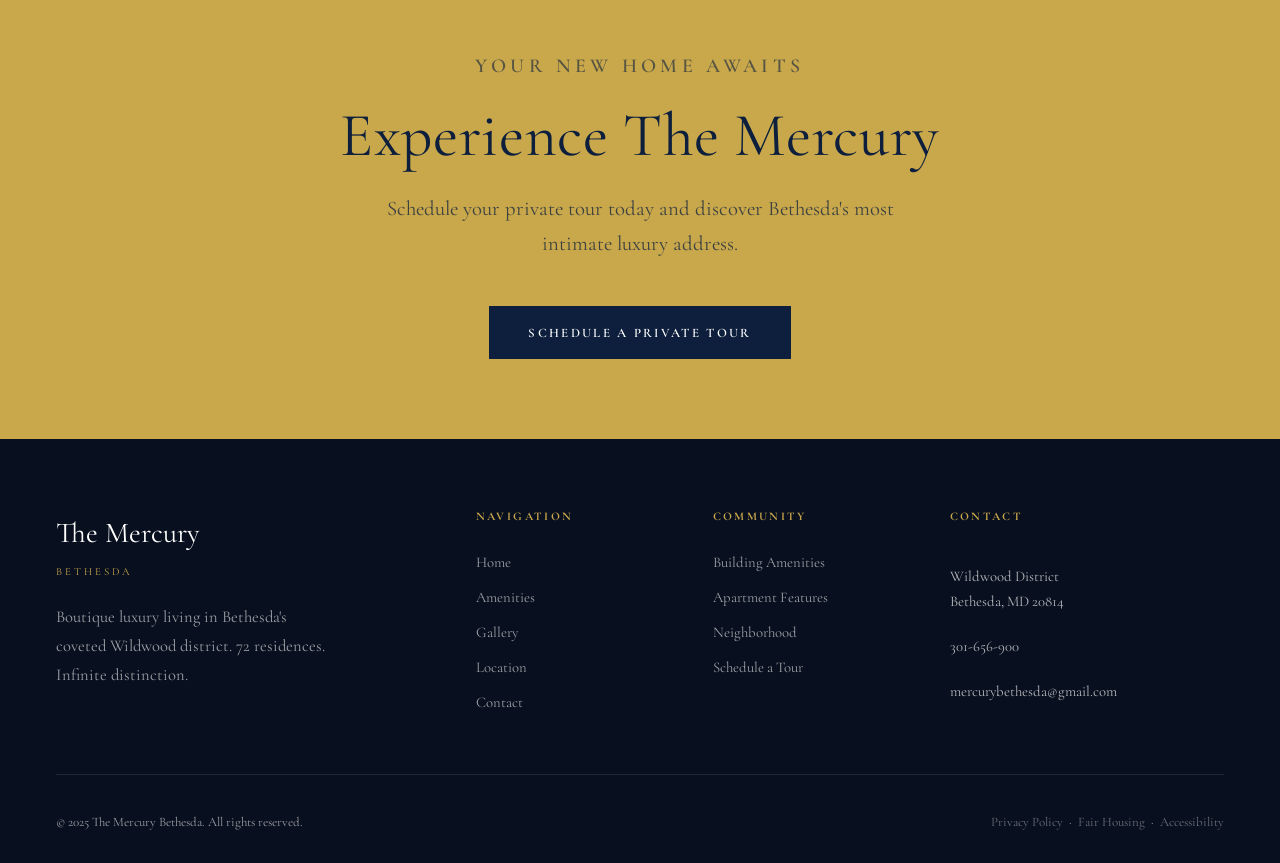
==== commit c00ebbe5: "Rework hero subtitle: one sentence per line, drop hyphens/em dash" ====
--- a/index.html
+++ b/index.html
@@ -63,7 +63,8 @@
           Refined Living,<br /><em>Perfectly Located</em>
         </h1>
         <p class="hero__sub">
-          72 boutique residences in Bethesda's most walkable neighborhood. Art Deco-inspired design meets modern luxury — steps from everything you love.
+          72 boutique residences in Bethesda's most walkable neighborhood.<br />
+          Art Deco inspired design meets modern luxury, just steps from everything you love.
         </p>
         <div class="hero__actions">
           <a href="contact.html" class="btn btn-gold">Schedule a Tour</a>
--- a/assets/css/style.css
+++ b/assets/css/style.css
@@ -148,7 +148,7 @@
   line-height: 1;
 }
 .nav__logo img {
-  height: 110px;
+  height: 78px;
   width: auto;
   filter: brightness(0) invert(1) drop-shadow(0 1px 4px rgba(0,0,0,0.4));
   display: block;
@@ -314,7 +314,7 @@
 .hero__sub {
   font-size: 1.15rem;
   color: rgba(255,255,255,0.75);
-  max-width: 500px;
+  max-width: 700px;
   margin-bottom: 2.5rem;
   font-weight: 300;
   line-height: 1.8;
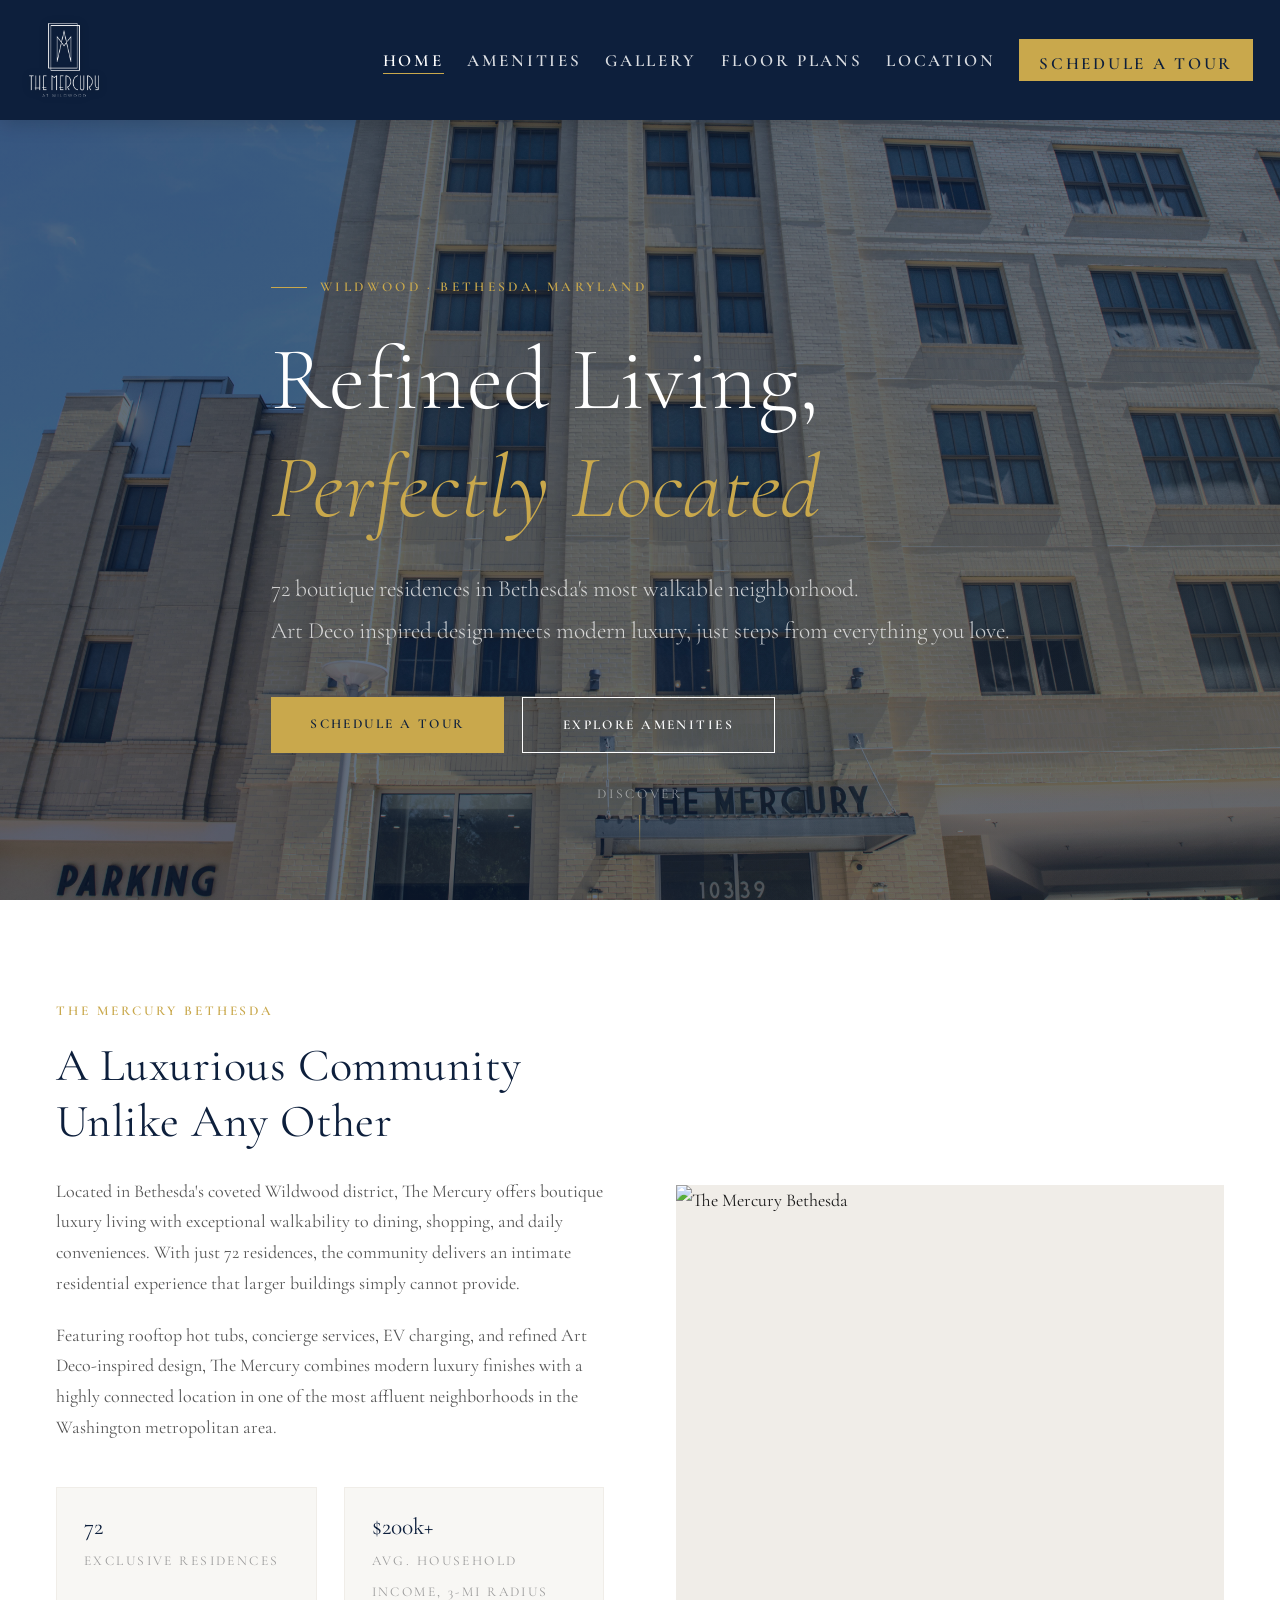
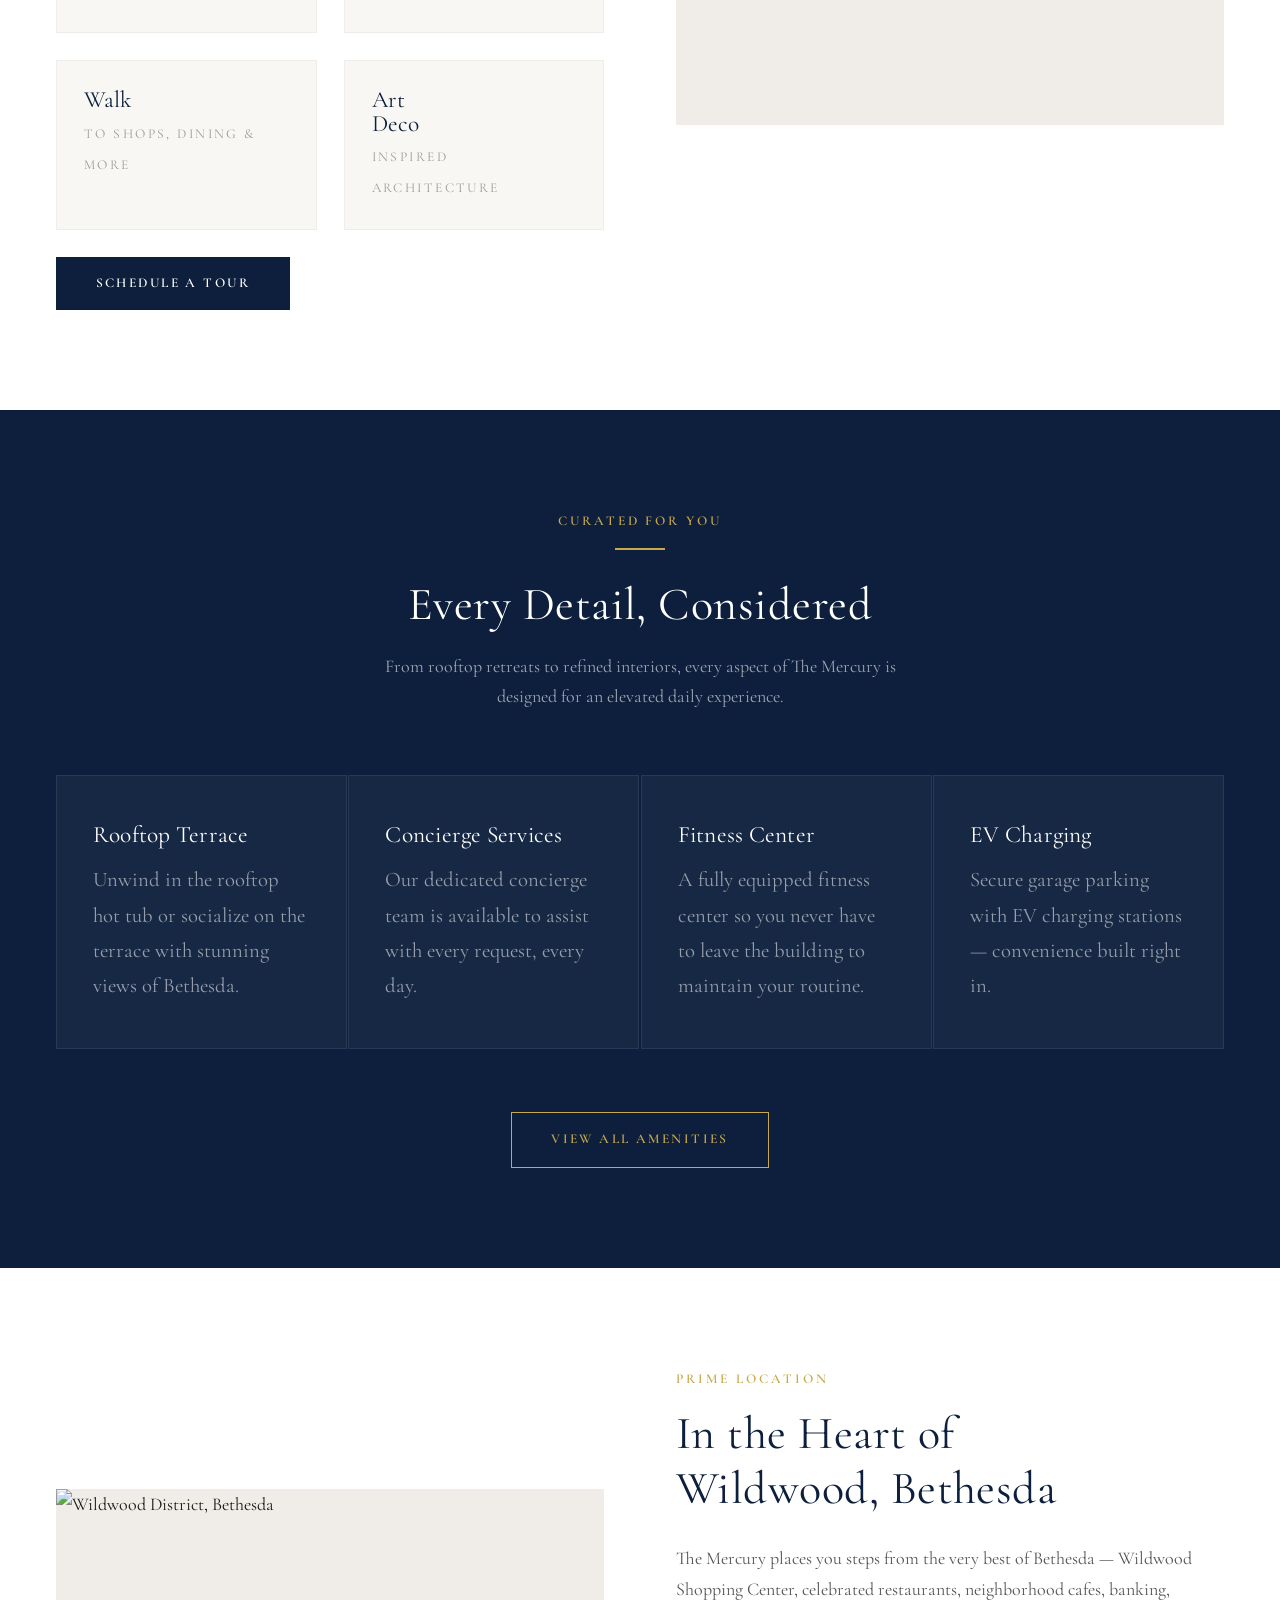
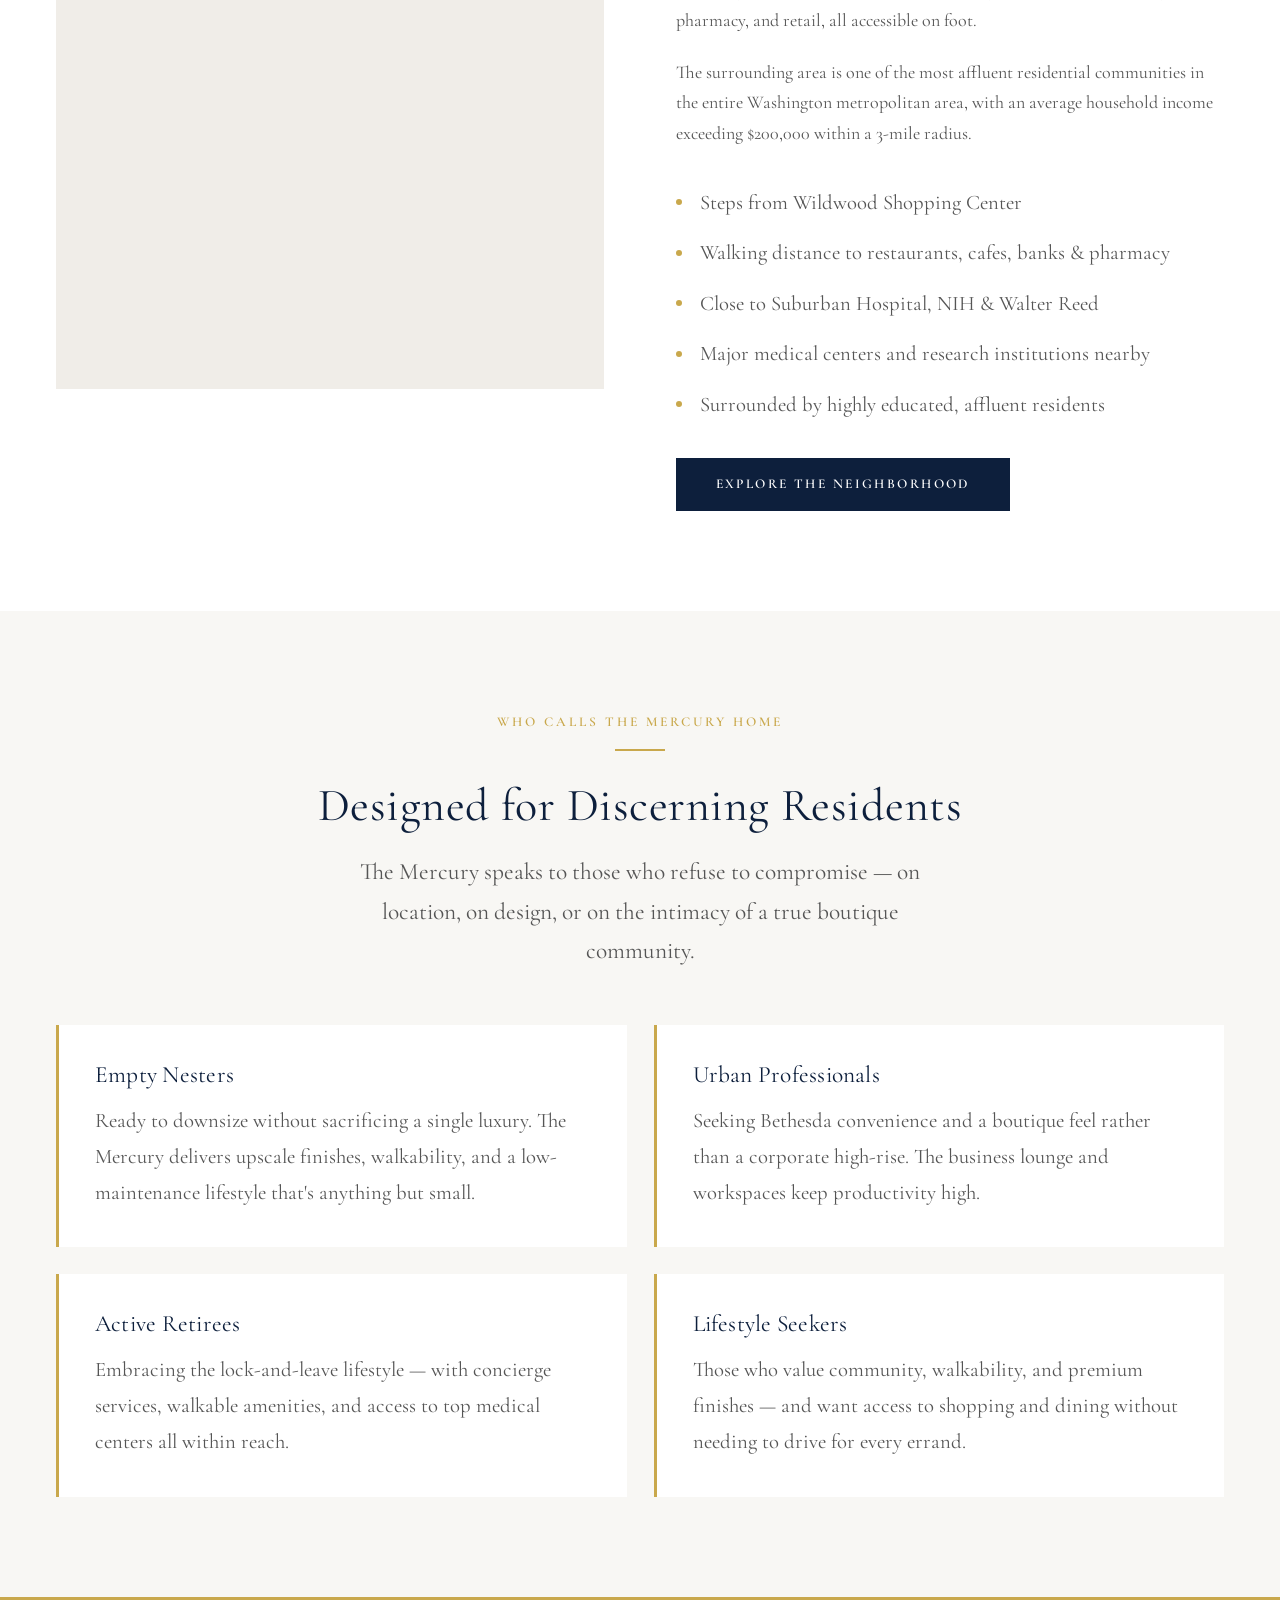
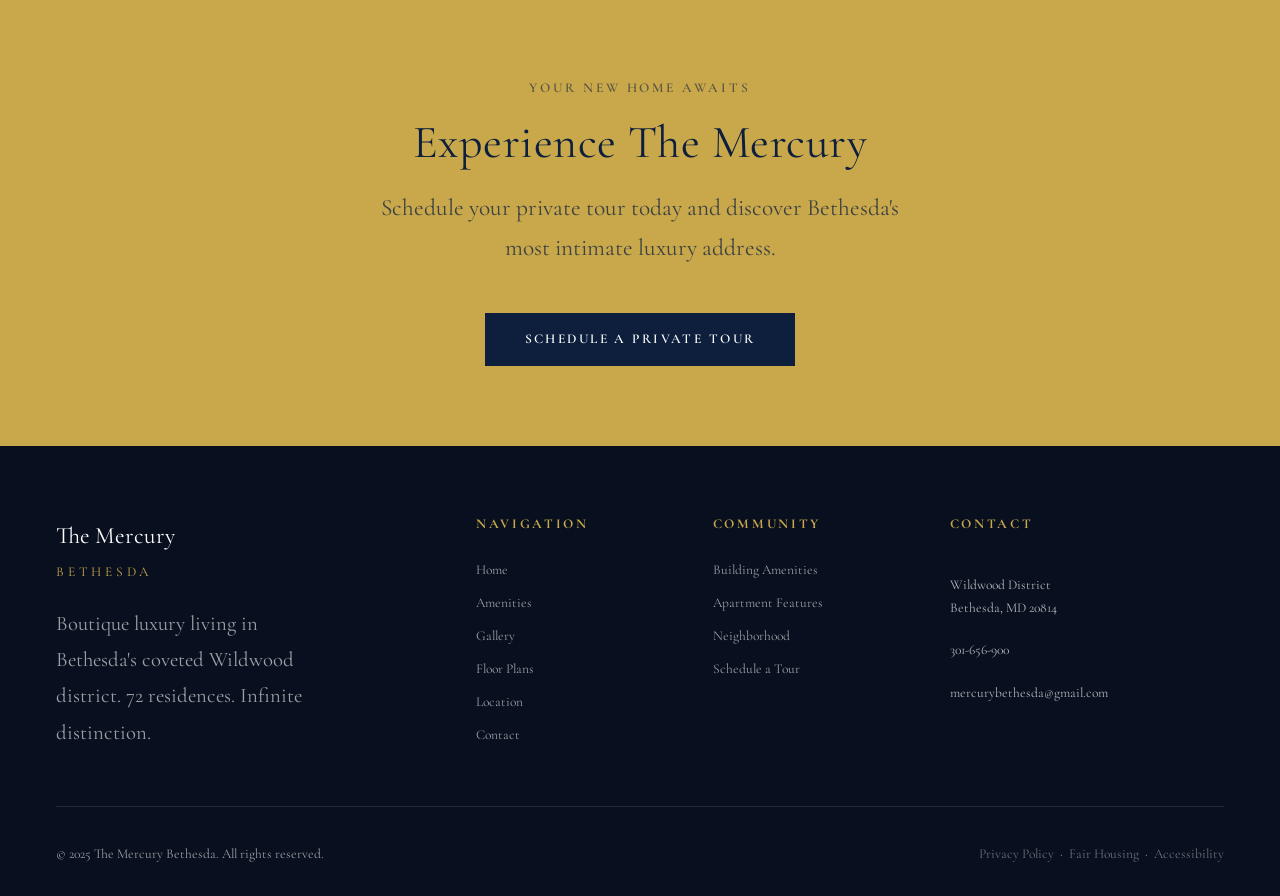
==== commit 6950ca90: "Add Floor Plans page with live Rexi availability widget New floor-plans.html page: photographic hero" ====
--- a/index.html
+++ b/index.html
@@ -32,6 +32,7 @@
           <li><a href="index.html">Home</a></li>
           <li><a href="amenities.html">Amenities</a></li>
           <li><a href="gallery.html">Gallery</a></li>
+          <li><a href="floor-plans.html">Floor Plans</a></li>
           <li><a href="location.html">Location</a></li>
           <li><a href="contact.html" class="nav__cta btn btn-gold">Schedule a Tour</a></li>
         </ul>
@@ -45,6 +46,7 @@
       <a href="index.html">Home</a>
       <a href="amenities.html">Amenities</a>
       <a href="gallery.html">Gallery</a>
+      <a href="floor-plans.html">Floor Plans</a>
       <a href="location.html">Location</a>
       <a href="contact.html" class="btn btn-gold">Schedule a Tour</a>
     </div>
@@ -241,6 +243,7 @@
           <a href="index.html">Home</a>
           <a href="amenities.html">Amenities</a>
           <a href="gallery.html">Gallery</a>
+          <a href="floor-plans.html">Floor Plans</a>
           <a href="location.html">Location</a>
           <a href="contact.html">Contact</a>
         </div>
--- a/assets/css/style.css
+++ b/assets/css/style.css
@@ -23,6 +23,15 @@
   --max-w: 1240px;
   --nav-h: 120px;
   --transition: 0.35s ease;
+
+  /* Type scale — 3 sizes site-wide (Heading / Subheading / Body),
+     plus the homepage hero headline and small uppercase UI labels
+     (nav, buttons, badges, footer) as the two agreed exceptions. */
+  --fs-hero: clamp(3.6rem, 7vw, 6.5rem);
+  --fs-heading: clamp(2.4rem, 3.6vw, 3.4rem);
+  --fs-subheading: 1.3rem;
+  --fs-body: 1.15rem;
+  --fs-label: 0.75rem;
 }
 
 html { scroll-behavior: smooth; font-size: 18px; }
@@ -49,7 +58,7 @@
 
 .eyebrow {
   font-family: var(--font-serif);
-  font-size: 1.1rem;
+  font-size: var(--fs-label);
   font-weight: 600;
   letter-spacing: 0.22em;
   text-transform: uppercase;
@@ -74,7 +83,7 @@
   display: inline-block;
   padding: 0.85rem 2.2rem;
   font-family: var(--font-serif);
-  font-size: 0.72rem;
+  font-size: var(--fs-label);
   font-weight: 600;
   letter-spacing: 0.18em;
   text-transform: uppercase;
@@ -134,9 +143,9 @@
 
 .nav__inner {
   width: 100%;
-  max-width: var(--max-w);
+  max-width: 1520px;
   margin: 0 auto;
-  padding: 0 2rem;
+  padding: 0 1.5rem;
   display: flex;
   align-items: center;
   justify-content: space-between;
@@ -157,11 +166,11 @@
 .nav__links {
   display: flex;
   align-items: center;
-  gap: 2.2rem;
+  gap: 1.3rem;
 }
 
 .nav__links a {
-  font-size: 1.1rem;
+  font-size: 0.95rem;
   font-weight: 600;
   letter-spacing: 0.16em;
   text-transform: uppercase;
@@ -184,13 +193,13 @@
 .nav__links a.active::after { width: 100%; }
 
 .nav__cta {
-  font-size: 0.85rem;
+  font-size: 0.95rem;
   font-weight: 600;
   letter-spacing: 0.15em;
   text-transform: uppercase;
   background: var(--gold);
   color: var(--navy) !important;
-  padding: 0.6rem 1.4rem;
+  padding: 0.6rem 1.1rem;
 }
 .nav__cta::after { display: none !important; }
 .nav__cta:hover { background: var(--gold-light) !important; color: var(--navy) !important; }
@@ -228,7 +237,7 @@
 }
 .nav__mobile.open { display: flex; flex-direction: column; gap: 1.2rem; }
 .nav__mobile a {
-  font-size: 0.78rem;
+  font-size: 0.95rem;
   font-weight: 600;
   letter-spacing: 0.16em;
   text-transform: uppercase;
@@ -292,7 +301,7 @@
   background: var(--gold);
 }
 .hero__tag span {
-  font-size: 1.1rem;
+  font-size: var(--fs-label);
   font-weight: 600;
   letter-spacing: 0.25em;
   text-transform: uppercase;
@@ -300,7 +309,7 @@
 }
 
 .hero__heading {
-  font-size: clamp(3.6rem, 7vw, 6.5rem);
+  font-size: var(--fs-hero);
   color: var(--white);
   max-width: 680px;
   margin-bottom: 1.5rem;
@@ -312,9 +321,9 @@
 }
 
 .hero__sub {
-  font-size: 1.15rem;
+  font-size: var(--fs-subheading);
   color: rgba(255,255,255,0.75);
-  max-width: 700px;
+  max-width: 820px;
   margin-bottom: 2.5rem;
   font-weight: 300;
   line-height: 1.8;
@@ -332,7 +341,7 @@
   align-items: center;
   gap: 0.5rem;
   color: rgba(255,255,255,0.5);
-  font-size: 0.6rem;
+  font-size: var(--fs-label);
   letter-spacing: 0.2em;
   text-transform: uppercase;
   z-index: 2;
@@ -353,7 +362,7 @@
 /* ============================================================
    ABOUT / INTRO
    ============================================================ */
-.about__text h2 { font-size: clamp(2.4rem, 4vw, 3.6rem); color: var(--navy); margin-bottom: 1.5rem; }
+.about__text h2 { font-size: var(--fs-heading); color: var(--navy); margin-bottom: 1.5rem; }
 .about__text p  { color: var(--gray-dark); margin-bottom: 1.2rem; }
 .about__text .btn { margin-top: 0.75rem; }
 
@@ -370,14 +379,14 @@
 }
 .stat__number {
   font-family: var(--font-serif);
-  font-size: 2.5rem;
+  font-size: var(--fs-subheading);
   color: var(--navy);
   line-height: 1;
   display: block;
   margin-bottom: 0.3rem;
 }
 .stat__label {
-  font-size: 0.65rem;
+  font-size: var(--fs-label);
   letter-spacing: 0.18em;
   text-transform: uppercase;
   color: var(--gray);
@@ -408,7 +417,7 @@
    ============================================================ */
 .amenities-preview { background: var(--navy); }
 .amenities-preview .section-header { margin-bottom: 3.5rem; }
-.amenities-preview .section-header h2 { color: var(--white); font-size: clamp(2.4rem, 3.6vw, 3.4rem); }
+.amenities-preview .section-header h2 { color: var(--white); font-size: var(--fs-heading); }
 
 .amenity-cards {
   display: grid;
@@ -431,12 +440,12 @@
 }
 .amenity-card__title {
   font-family: var(--font-serif);
-  font-size: 1.5rem;
+  font-size: var(--fs-subheading);
   color: var(--white);
   margin-bottom: 0.75rem;
 }
 .amenity-card__desc {
-  font-size: 1.05rem;
+  font-size: var(--fs-body);
   color: rgba(255,255,255,0.55);
   line-height: 1.7;
 }
@@ -454,7 +463,7 @@
 }
 .neighborhood__visual img { width: 100%; height: 100%; object-fit: cover; }
 
-.neighborhood__content h2 { font-size: clamp(2.2rem, 3.6vw, 3.4rem); color: var(--navy); margin-bottom: 1.5rem; }
+.neighborhood__content h2 { font-size: var(--fs-heading); color: var(--navy); margin-bottom: 1.5rem; }
 .neighborhood__content p  { color: var(--gray-dark); margin-bottom: 1.2rem; }
 
 .walk-items {
@@ -467,7 +476,7 @@
   display: flex;
   align-items: center;
   gap: 1rem;
-  font-size: 0.95rem;
+  font-size: var(--fs-body);
   color: var(--gray-dark);
 }
 .walk-item::before {
@@ -483,8 +492,8 @@
    LIFESTYLE / IDEAL RESIDENT
    ============================================================ */
 .lifestyle { background: var(--off-white); }
-.lifestyle h2 { font-size: clamp(2.4rem, 3.6vw, 3.4rem); color: var(--navy); margin-bottom: 1rem; }
-.lifestyle .lead { font-size: 1.2rem; color: var(--gray-dark); max-width: 620px; margin: 0 auto 3.5rem; }
+.lifestyle h2 { font-size: var(--fs-heading); color: var(--navy); margin-bottom: 1rem; }
+.lifestyle .lead { font-size: var(--fs-subheading); color: var(--gray-dark); max-width: 620px; margin: 0 auto 3.5rem; }
 
 .resident-cards {
   display: grid;
@@ -498,14 +507,14 @@
   transition: transform var(--transition), box-shadow var(--transition);
 }
 .resident-card:hover { transform: translateY(-4px); box-shadow: 0 12px 32px rgba(0,0,0,0.08); }
-.resident-card h3 { font-family: var(--font-serif); font-size: 1.3rem; color: var(--navy); margin-bottom: 0.75rem; }
-.resident-card p  { font-size: 1rem; color: var(--gray-dark); line-height: 1.75; }
+.resident-card h3 { font-family: var(--font-serif); font-size: var(--fs-subheading); color: var(--navy); margin-bottom: 0.75rem; }
+.resident-card p  { font-size: var(--fs-body); color: var(--gray-dark); line-height: 1.75; }
 
 /* ============================================================
    TESTIMONIALS
    ============================================================ */
 .testimonials { background: var(--navy); }
-.testimonials h2 { color: var(--white); font-size: clamp(2.4rem, 3.6vw, 3.4rem); margin-bottom: 3.5rem; }
+.testimonials h2 { color: var(--white); font-size: var(--fs-heading); margin-bottom: 3.5rem; }
 
 .testimonial-grid { display: grid; grid-template-columns: repeat(3, 1fr); gap: 2rem; }
 
@@ -525,8 +534,8 @@
   top: 1rem; left: 1.5rem;
   line-height: 1;
 }
-.testimonial__text { color: rgba(255,255,255,0.8); font-size: 1.05rem; line-height: 1.8; margin-bottom: 1.5rem; margin-top: 1.5rem; }
-.testimonial__author { font-size: 0.7rem; letter-spacing: 0.18em; text-transform: uppercase; color: var(--gold); }
+.testimonial__text { color: rgba(255,255,255,0.8); font-size: var(--fs-body); line-height: 1.8; margin-bottom: 1.5rem; margin-top: 1.5rem; }
+.testimonial__author { font-size: var(--fs-label); letter-spacing: 0.18em; text-transform: uppercase; color: var(--gold); }
 
 /* ============================================================
    FINAL CTA
@@ -536,14 +545,14 @@
   padding: 80px 0;
   text-align: center;
 }
-.cta-section h2 { font-size: clamp(2.4rem, 4.8vw, 3.8rem); color: var(--navy); margin-bottom: 1rem; }
-.cta-section p  { color: rgba(13,31,60,0.75); max-width: 540px; margin: 0 auto 2.5rem; font-size: 1.15rem; }
+.cta-section h2 { font-size: var(--fs-heading); color: var(--navy); margin-bottom: 1rem; }
+.cta-section p  { color: rgba(13,31,60,0.75); max-width: 540px; margin: 0 auto 2.5rem; font-size: var(--fs-subheading); }
 
 /* ============================================================
    SECTION HEADERS
    ============================================================ */
 .section-header { margin-bottom: 3rem; }
-.section-header h2 { font-size: clamp(2.4rem, 3.6vw, 3.4rem); color: var(--navy); margin-bottom: 1rem; }
+.section-header h2 { font-size: var(--fs-heading); color: var(--navy); margin-bottom: 1rem; }
 .section-header p  { color: var(--gray-dark); max-width: 580px; }
 .section-header.center { text-align: center; }
 .section-header.center p { margin: 0 auto; }
@@ -577,24 +586,24 @@
 }
 .footer__brand-name {
   font-family: var(--font-serif);
-  font-size: 1.6rem;
+  font-size: var(--fs-subheading);
   color: var(--white);
   display: block;
   margin-bottom: 0.3rem;
 }
 .footer__brand-sub {
-  font-size: 0.6rem;
+  font-size: var(--fs-label);
   letter-spacing: 0.28em;
   text-transform: uppercase;
   color: var(--gold);
   display: block;
   margin-bottom: 1.2rem;
 }
-.footer__tagline { font-size: 0.92rem; line-height: 1.75; max-width: 280px; }
+.footer__tagline { font-size: var(--fs-body); line-height: 1.75; max-width: 280px; }
 
 .footer__col h4 {
   font-family: var(--font-serif);
-  font-size: 0.65rem;
+  font-size: var(--fs-label);
   font-weight: 700;
   letter-spacing: 0.2em;
   text-transform: uppercase;
@@ -603,7 +612,7 @@
 }
 .footer__col a {
   display: block;
-  font-size: 0.82rem;
+  font-size: var(--fs-label);
   color: rgba(255,255,255,0.6);
   padding: 0.28rem 0;
   transition: color var(--transition);
@@ -614,7 +623,7 @@
   display: flex;
   align-items: flex-start;
   gap: 0.65rem;
-  font-size: 0.82rem;
+  font-size: var(--fs-label);
 }
 .footer__contact-line span { color: rgba(255,255,255,0.7); }
 
@@ -628,7 +637,7 @@
   display: flex;
   justify-content: space-between;
   align-items: center;
-  font-size: 0.72rem;
+  font-size: var(--fs-label);
   flex-wrap: wrap;
   gap: 1rem;
 }
@@ -652,15 +661,23 @@
   background: url('../images/page-hero-bg.jpg') center/cover no-repeat;
   opacity: 0.15;
 }
+.page-hero--floorplans::before {
+  background-image: linear-gradient(rgba(13,31,60,0.75), rgba(13,31,60,0.85)), url('../images/themercury71.jpg');
+  background-position: center, center 15%;
+  background-size: cover, cover;
+  background-repeat: no-repeat, no-repeat;
+  opacity: 1;
+}
 .page-hero__content { position: relative; z-index: 1; }
-.page-hero h1 { font-size: clamp(3rem, 6vw, 5.5rem); color: var(--white); margin-bottom: 1rem; }
-.page-hero p  { color: rgba(255,255,255,0.7); max-width: 560px; margin: 0 auto; font-size: 1.15rem; }
+.page-hero h1 { font-size: var(--fs-heading); color: var(--white); margin-bottom: 1rem; }
+.page-hero p  { color: rgba(255,255,255,0.7); max-width: 560px; margin: 0 auto; font-size: var(--fs-subheading); }
+.page-hero--floorplans p { max-width: 780px; }
 
 .amenity-section { padding: 80px 0; }
 .amenity-section:nth-child(even) { background: var(--off-white); }
 
 .amenity-section h2 {
-  font-size: clamp(2.2rem, 3.6vw, 3rem);
+  font-size: var(--fs-heading);
   color: var(--navy);
   margin-bottom: 2.5rem;
 }
@@ -683,7 +700,7 @@
 .amenity-list-item:hover { border-color: var(--gold); transform: translateY(-2px); }
 
 .amenity-list-item__icon { display: none; }
-.amenity-list-item__text { font-size: 1.2rem; color: var(--gray-dark); line-height: 1.5; }
+.amenity-list-item__text { font-size: var(--fs-body); color: var(--gray-dark); line-height: 1.5; }
 
 /* neighborhood badge */
 .neighborhood-badge {
@@ -693,7 +710,7 @@
   padding: 1.5rem 2.5rem;
   margin-bottom: 2.5rem;
   border-left: 3px solid var(--gold);
-  font-size: 1rem;
+  font-size: var(--fs-body);
   line-height: 1.8;
 }
 
@@ -777,12 +794,12 @@
   flex-direction: column;
   gap: 1rem;
   color: rgba(255,255,255,0.6);
-  font-size: 0.85rem;
+  font-size: var(--fs-label);
   letter-spacing: 0.1em;
   text-align: center;
 }
-.map-placeholder p { font-size: 1rem; }
-.map-placeholder strong { color: var(--gold); font-family: var(--font-serif); font-size: 1.5rem; display: block; }
+.map-placeholder p { font-size: var(--fs-body); }
+.map-placeholder strong { color: var(--gold); font-family: var(--font-serif); font-size: var(--fs-subheading); display: block; }
 
 .distance-grid {
   display: grid;
@@ -797,9 +814,9 @@
   transition: border-color var(--transition);
 }
 .distance-card:hover { border-color: var(--gold); }
-.distance-card h4 { font-family: var(--font-serif); font-size: 1.2rem; color: var(--navy); margin-bottom: 0.5rem; }
-.distance-card .distance { font-size: 0.68rem; letter-spacing: 0.18em; text-transform: uppercase; color: var(--gold); margin-bottom: 0.75rem; display: block; }
-.distance-card p { font-size: 0.95rem; color: var(--gray); }
+.distance-card h4 { font-family: var(--font-serif); font-size: var(--fs-subheading); color: var(--navy); margin-bottom: 0.5rem; }
+.distance-card .distance { font-size: var(--fs-label); letter-spacing: 0.18em; text-transform: uppercase; color: var(--gold); margin-bottom: 0.75rem; display: block; }
+.distance-card p { font-size: var(--fs-body); color: var(--gray); }
 
 .commute-section { background: var(--navy); }
 .commute-section h2 { color: var(--white); }
@@ -810,15 +827,15 @@
   border: 1px solid rgba(255,255,255,0.1);
 }
 .commute-item__icon { display: none; }
-.commute-item__label { font-size: 0.7rem; letter-spacing: 0.18em; text-transform: uppercase; color: var(--gold); margin-bottom: 0.5rem; }
-.commute-item__value { font-family: var(--font-serif); font-size: 1.6rem; color: var(--white); }
+.commute-item__label { font-size: var(--fs-label); letter-spacing: 0.18em; text-transform: uppercase; color: var(--gold); margin-bottom: 0.5rem; }
+.commute-item__value { font-family: var(--font-serif); font-size: var(--fs-subheading); color: var(--white); }
 
 /* ============================================================
    PAGE: CONTACT
    ============================================================ */
 .contact-grid { display: grid; grid-template-columns: 1fr 1.2fr; gap: 5rem; align-items: start; }
 
-.contact-info h2 { font-size: clamp(2.2rem, 3.6vw, 3.4rem); color: var(--navy); margin-bottom: 1rem; }
+.contact-info h2 { font-size: var(--fs-heading); color: var(--navy); margin-bottom: 1rem; }
 .contact-info p  { color: var(--gray-dark); margin-bottom: 2rem; }
 
 .contact-details { display: flex; flex-direction: column; gap: 1.5rem; margin-bottom: 2.5rem; }
@@ -832,22 +849,22 @@
 .contact-detail__value { font-size: 1.05rem; color: var(--navy); font-weight: 500; }
 
 .office-hours { background: var(--off-white); padding: 1.5rem; border-left: 3px solid var(--gold); }
-.office-hours h4 { font-size: 0.68rem; letter-spacing: 0.2em; text-transform: uppercase; color: var(--gold); margin-bottom: 1rem; }
+.office-hours h4 { font-size: var(--fs-label); letter-spacing: 0.2em; text-transform: uppercase; color: var(--gold); margin-bottom: 1rem; }
 .office-hours table { width: 100%; border-collapse: collapse; }
-.office-hours td { padding: 0.35rem 0; font-size: 0.95rem; color: var(--gray-dark); }
+.office-hours td { padding: 0.35rem 0; font-size: var(--fs-body); color: var(--gray-dark); }
 .office-hours td:last-child { text-align: right; color: var(--navy); }
 
 /* form */
 .contact-form-wrap { background: var(--off-white); padding: 3rem; }
-.contact-form-wrap h3 { font-family: var(--font-serif); font-size: 1.8rem; color: var(--navy); margin-bottom: 0.5rem; }
-.contact-form-wrap .form-sub { font-size: 1.15rem; color: var(--gray); margin-bottom: 2rem; }
+.contact-form-wrap h3 { font-family: var(--font-serif); font-size: var(--fs-subheading); color: var(--navy); margin-bottom: 0.5rem; }
+.contact-form-wrap .form-sub { font-size: var(--fs-body); color: var(--gray); margin-bottom: 2rem; }
 
 .form-group { margin-bottom: 1.5rem; }
 .form-row { display: grid; grid-template-columns: 1fr 1fr; gap: 1.5rem; }
 
 label {
   display: block;
-  font-size: 1rem;
+  font-size: var(--fs-label);
   font-weight: 700;
   letter-spacing: 0.15em;
   text-transform: uppercase;
@@ -860,7 +877,7 @@
   border: 1px solid #ddd;
   background: var(--white);
   font-family: var(--font-serif);
-  font-size: 1.15rem;
+  font-size: var(--fs-body);
   color: var(--text);
   outline: none;
   transition: border-color var(--transition);
@@ -885,7 +902,7 @@
   -moz-appearance: auto;
   pointer-events: auto;
 }
-.form-check label { font-size: 1.05rem; text-transform: none; letter-spacing: normal; font-weight: 400; color: var(--gray-dark); }
+.form-check label { font-size: var(--fs-body); text-transform: none; letter-spacing: normal; font-weight: 400; color: var(--gray-dark); }
 
 .form-submit .btn { width: 100%; text-align: center; padding: 1rem; }
 
@@ -895,7 +912,7 @@
   padding: 3rem;
   color: var(--navy);
 }
-.form-success h3 { font-family: var(--font-serif); font-size: 2rem; margin-bottom: 1rem; color: var(--navy); }
+.form-success h3 { font-family: var(--font-serif); font-size: var(--fs-subheading); margin-bottom: 1rem; color: var(--navy); }
 .form-success p  { color: var(--gray-dark); }
 .form-success .check { display: none; }
 
@@ -950,22 +967,6 @@
   .nav__hamburger { display: flex; }
 
   .hero__heading { font-size: 3rem; }
-  .hero__sub { font-size: 1.2rem; }
-  .hero__tag span { font-size: 1rem; }
-
-  .about__text h2 { font-size: 2.4rem; }
-  p { font-size: 1.1rem; }
-  .eyebrow { font-size: 1rem; }
-
-  .amenity-card__title { font-size: 1.5rem; }
-  .amenity-card__desc { font-size: 1.05rem; }
-
-  .section-header h2 { font-size: 2.4rem; }
-  .resident-card h3 { font-size: 1.4rem; }
-  .resident-card p { font-size: 1.05rem; }
-
-  .page-hero h1 { font-size: 3rem; }
-  .page-hero p { font-size: 1.2rem; }
 
   .hero__actions { flex-direction: column; align-items: flex-start; }
   .hero__actions .btn { width: 100%; text-align: center; }
@@ -997,10 +998,6 @@
 @media (max-width: 480px) {
   .container { padding: 0 1.25rem; }
   .hero__heading { font-size: 2.4rem; }
-  .hero__sub { font-size: 1.1rem; }
-  .about__text h2 { font-size: 2rem; }
-  .section-header h2 { font-size: 2rem; }
-  .page-hero h1 { font-size: 2.4rem; }
   .section { padding: 50px 0; }
   .about__stats { grid-template-columns: 1fr; }
   .contact-form-wrap { padding: 2rem 1.5rem; }
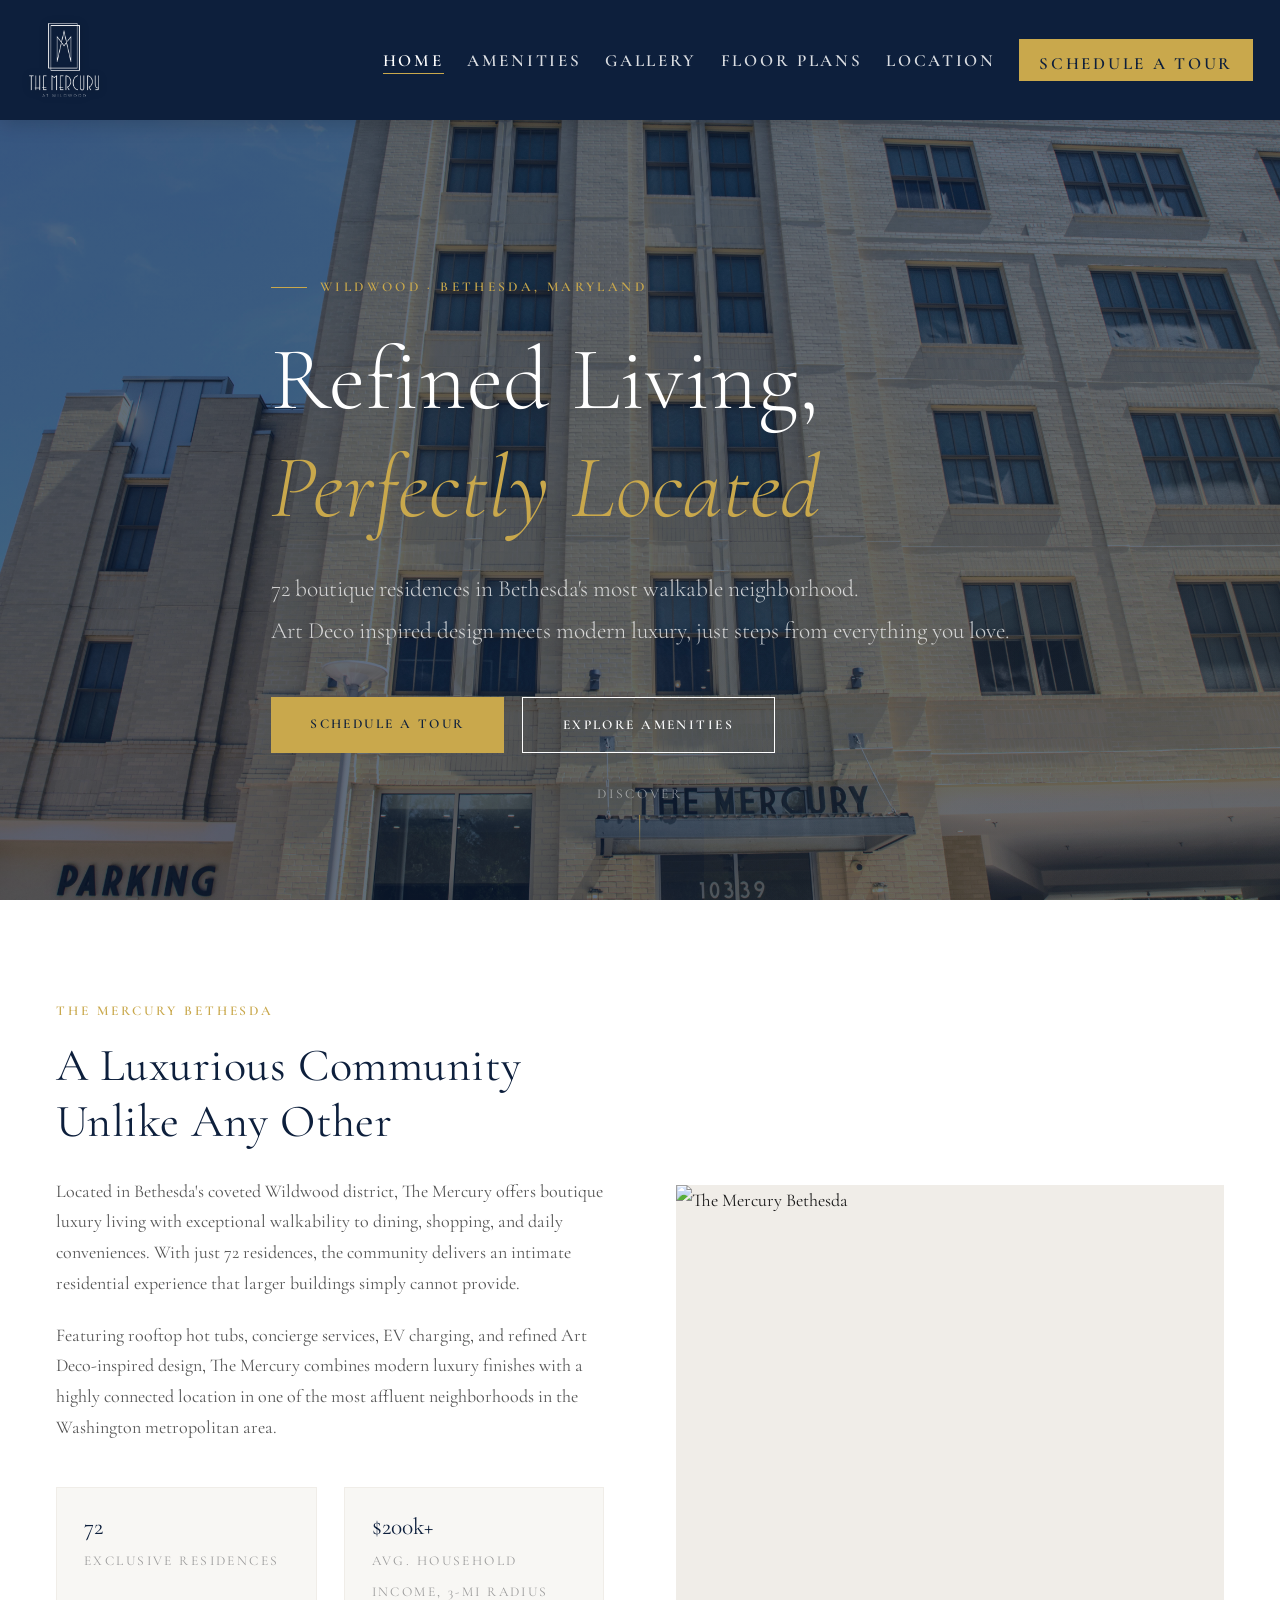
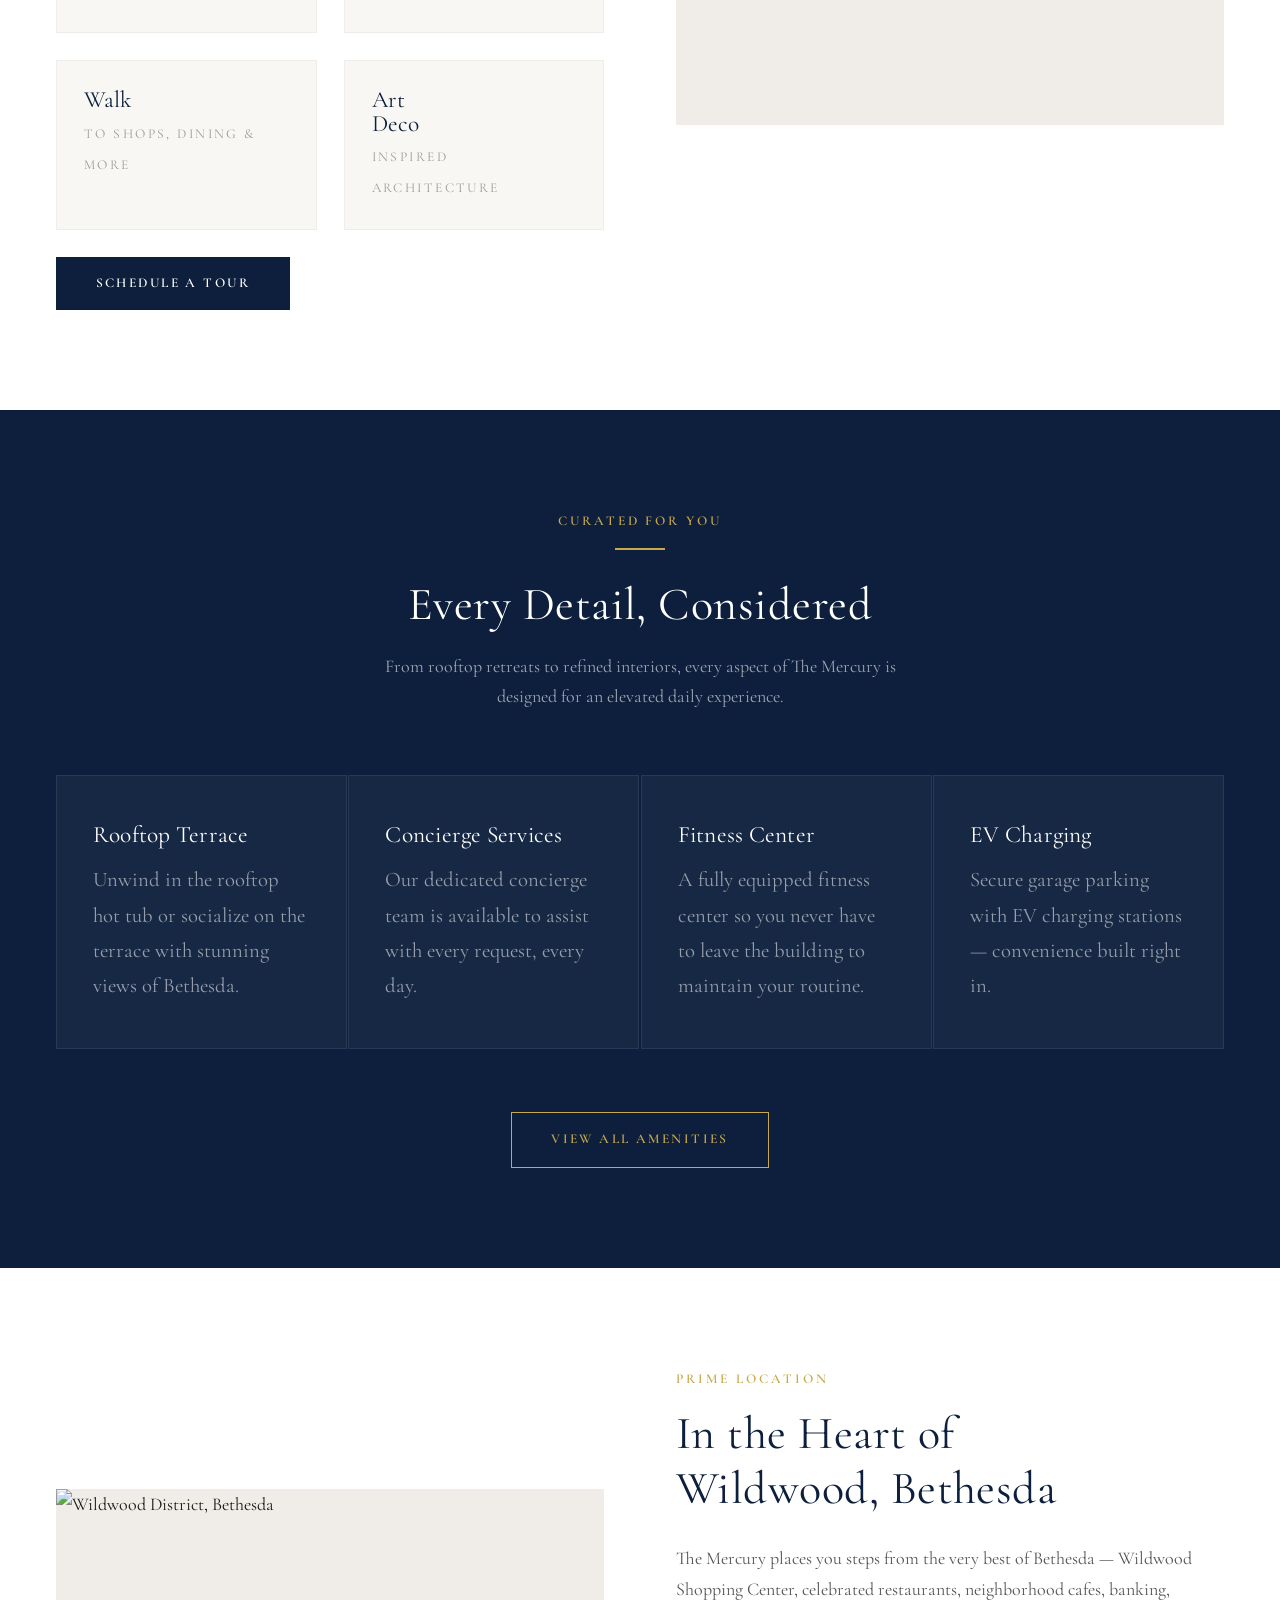
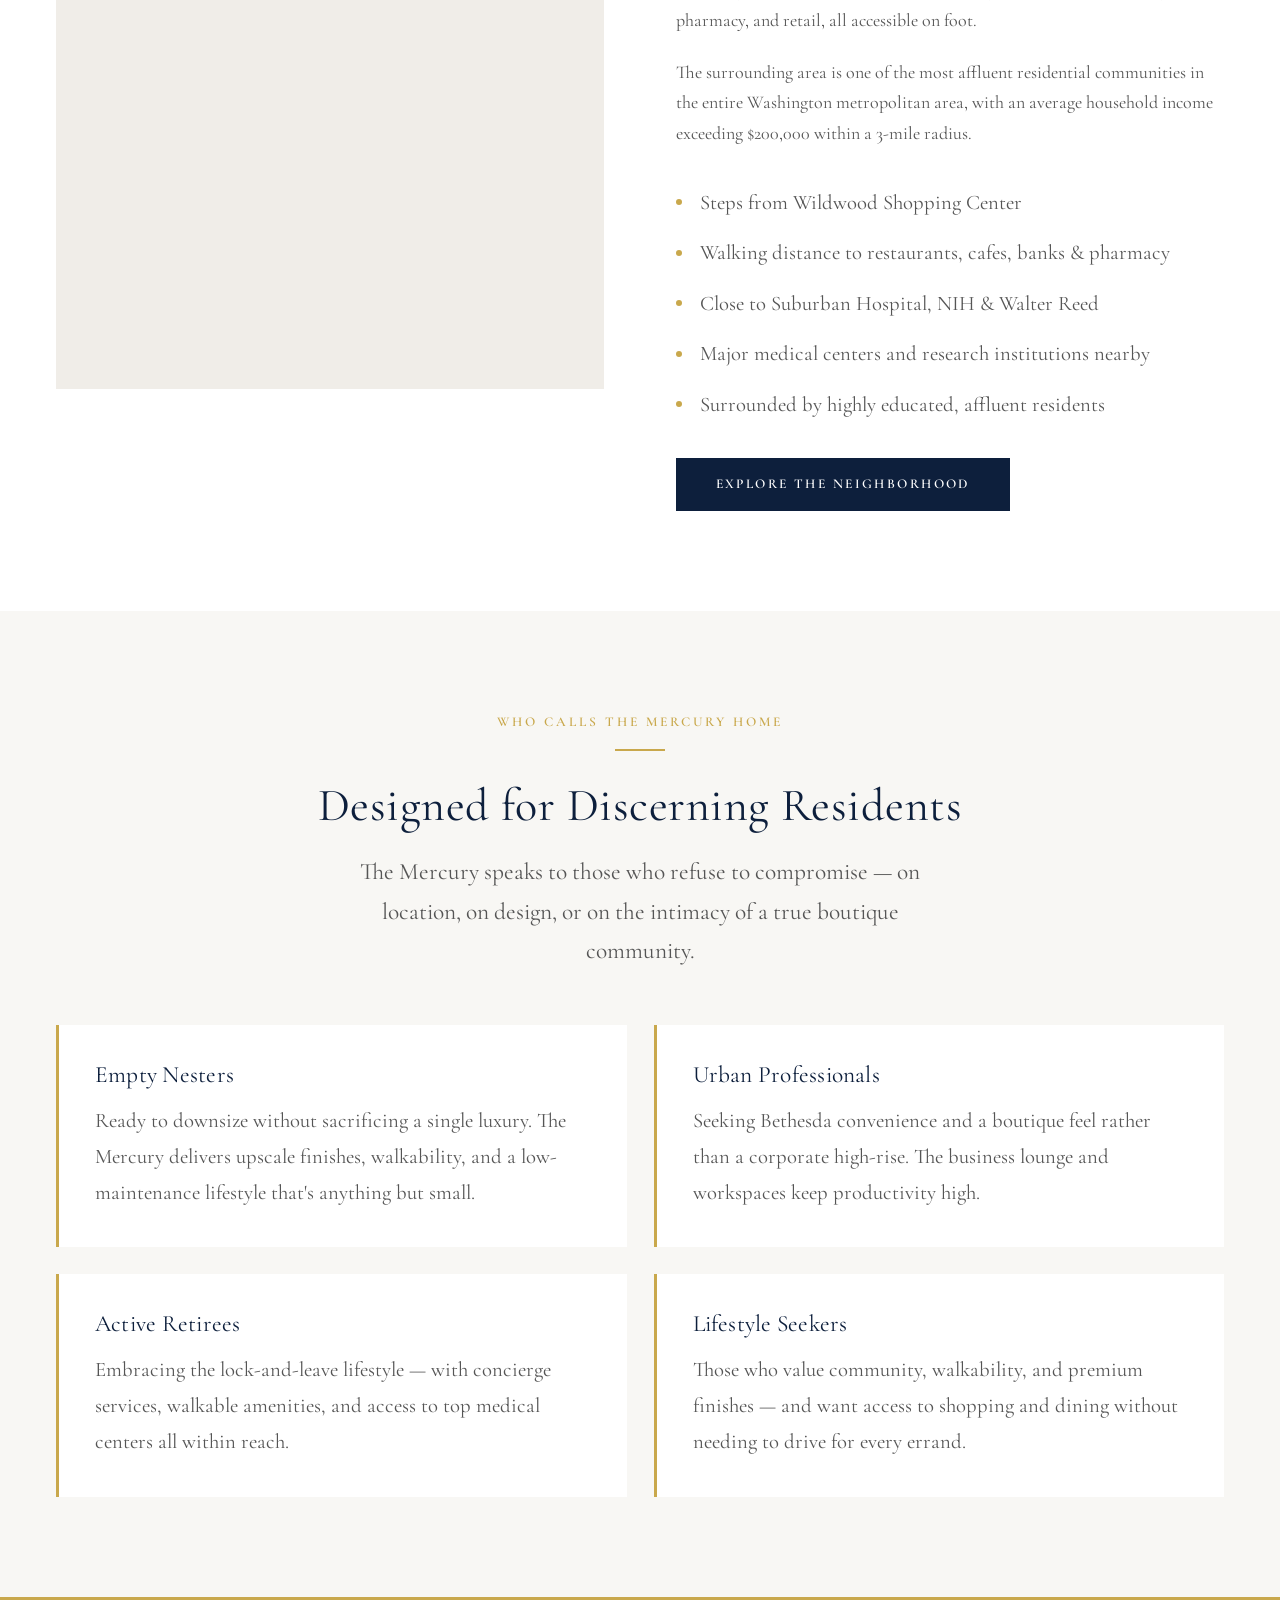
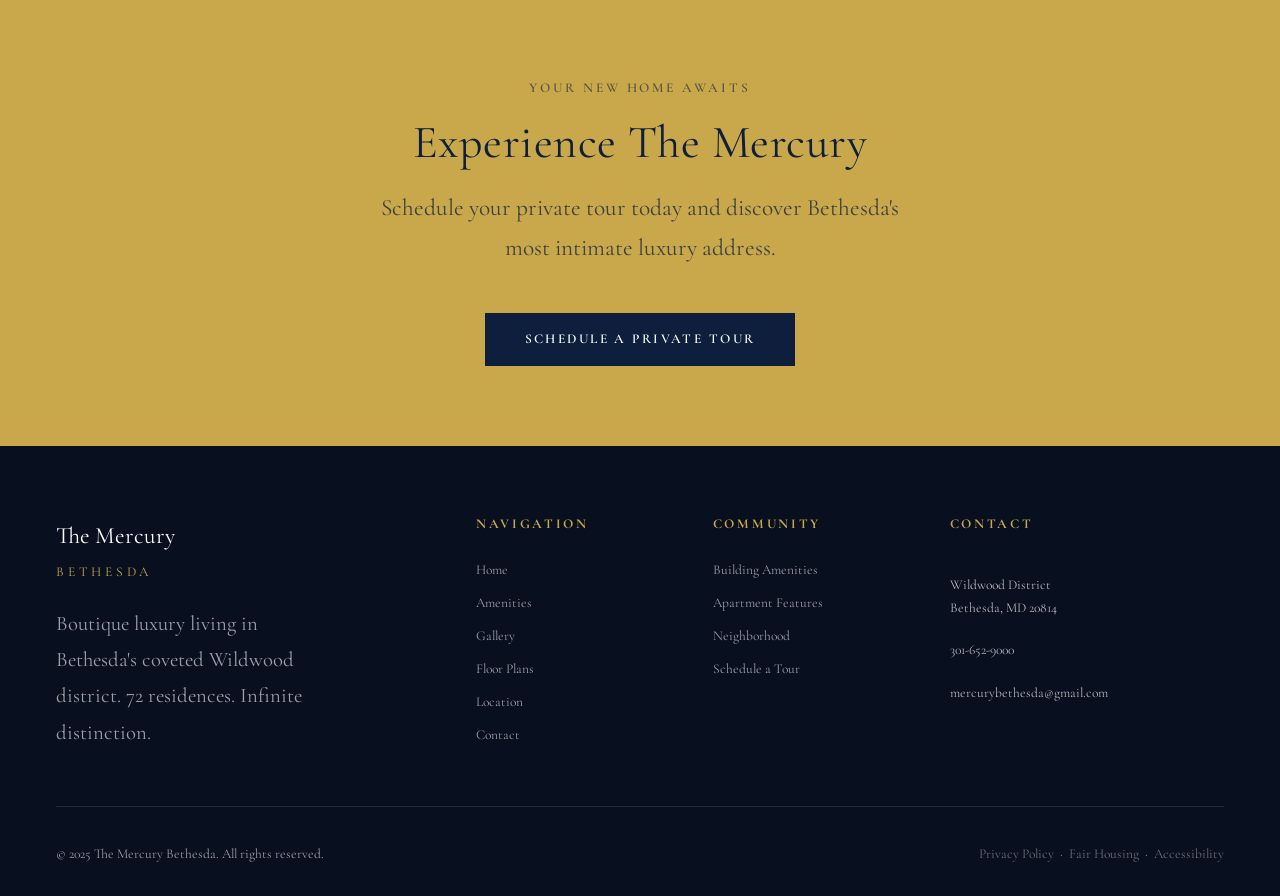
==== commit abfdf69b: "Update homepage footer phone number to 301-652-9000" ====
--- a/index.html
+++ b/index.html
@@ -260,7 +260,7 @@
             <span>Wildwood District<br />Bethesda, MD 20814</span>
           </div>
           <div class="footer__contact-line">
-            <span>301-656-900</span>
+            <span>301-652-9000</span>
           </div>
           <div class="footer__contact-line">
             <span>mercurybethesda@gmail.com</span>
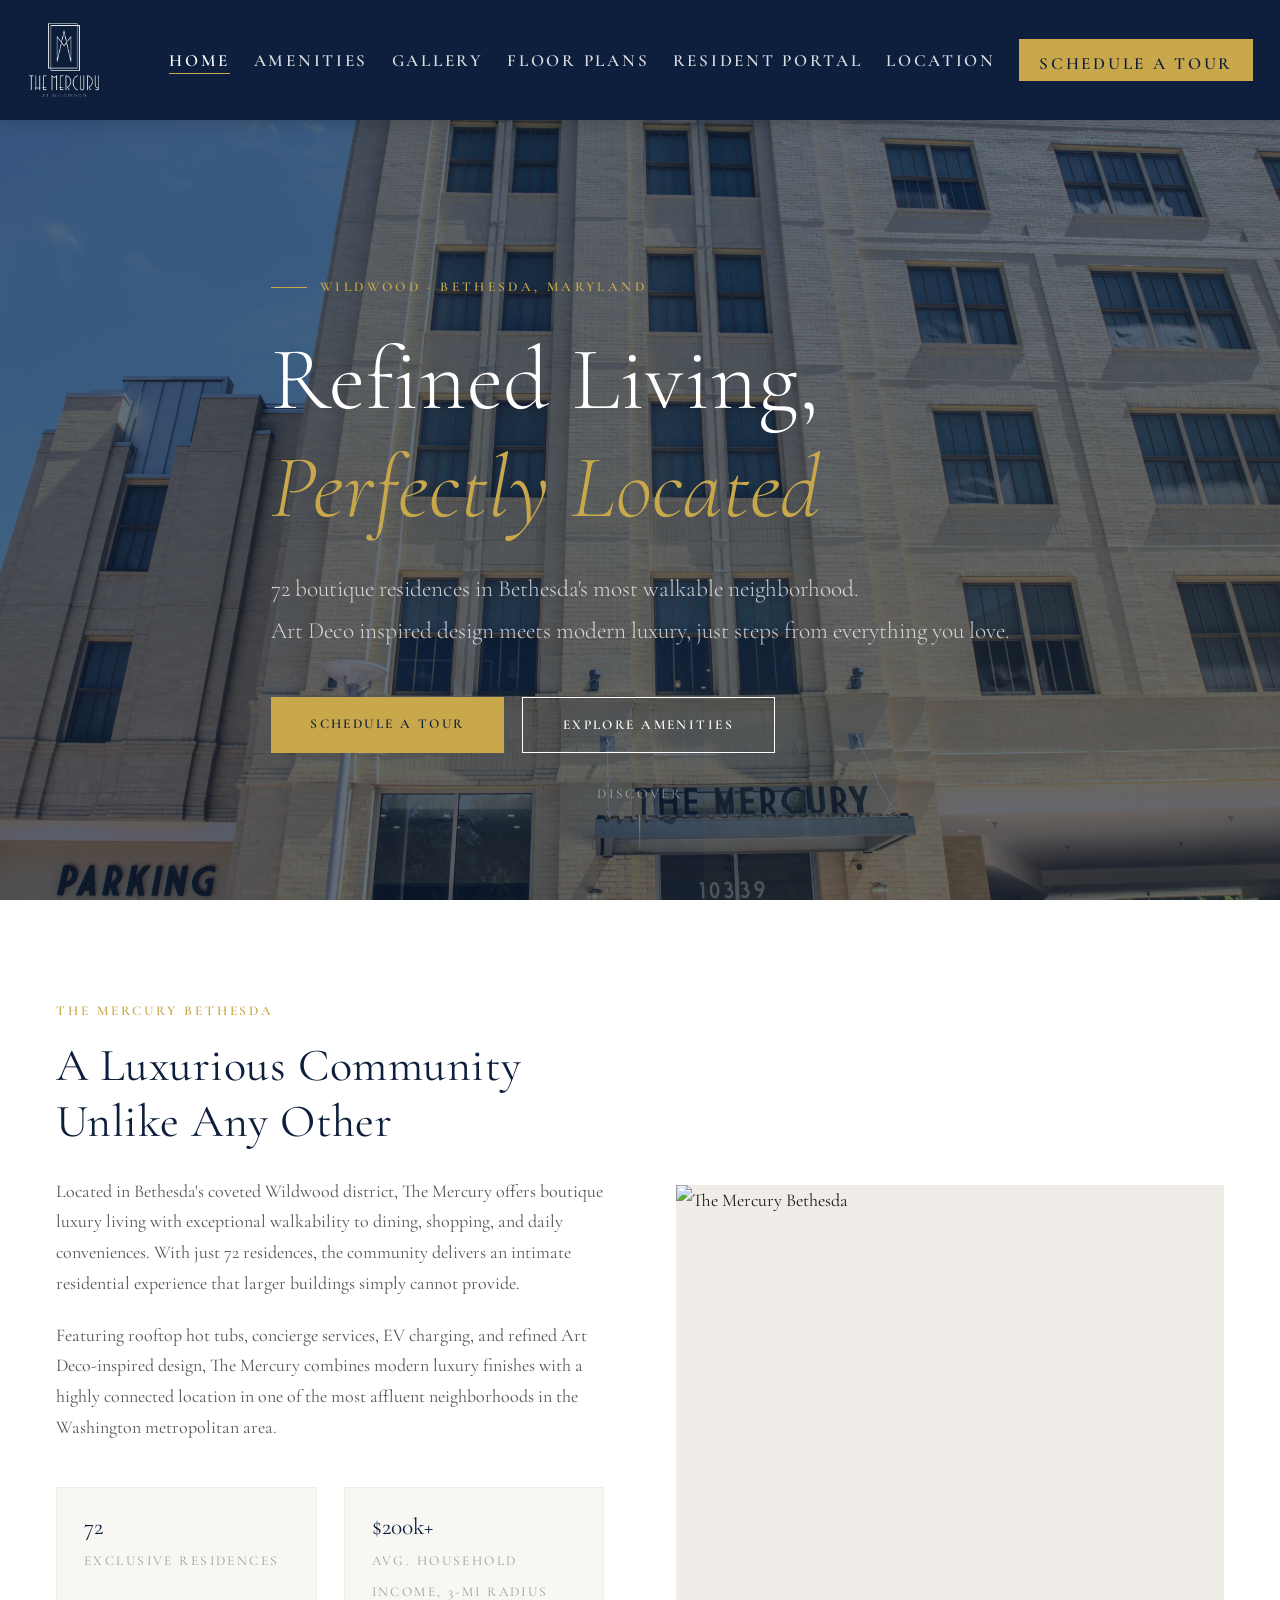
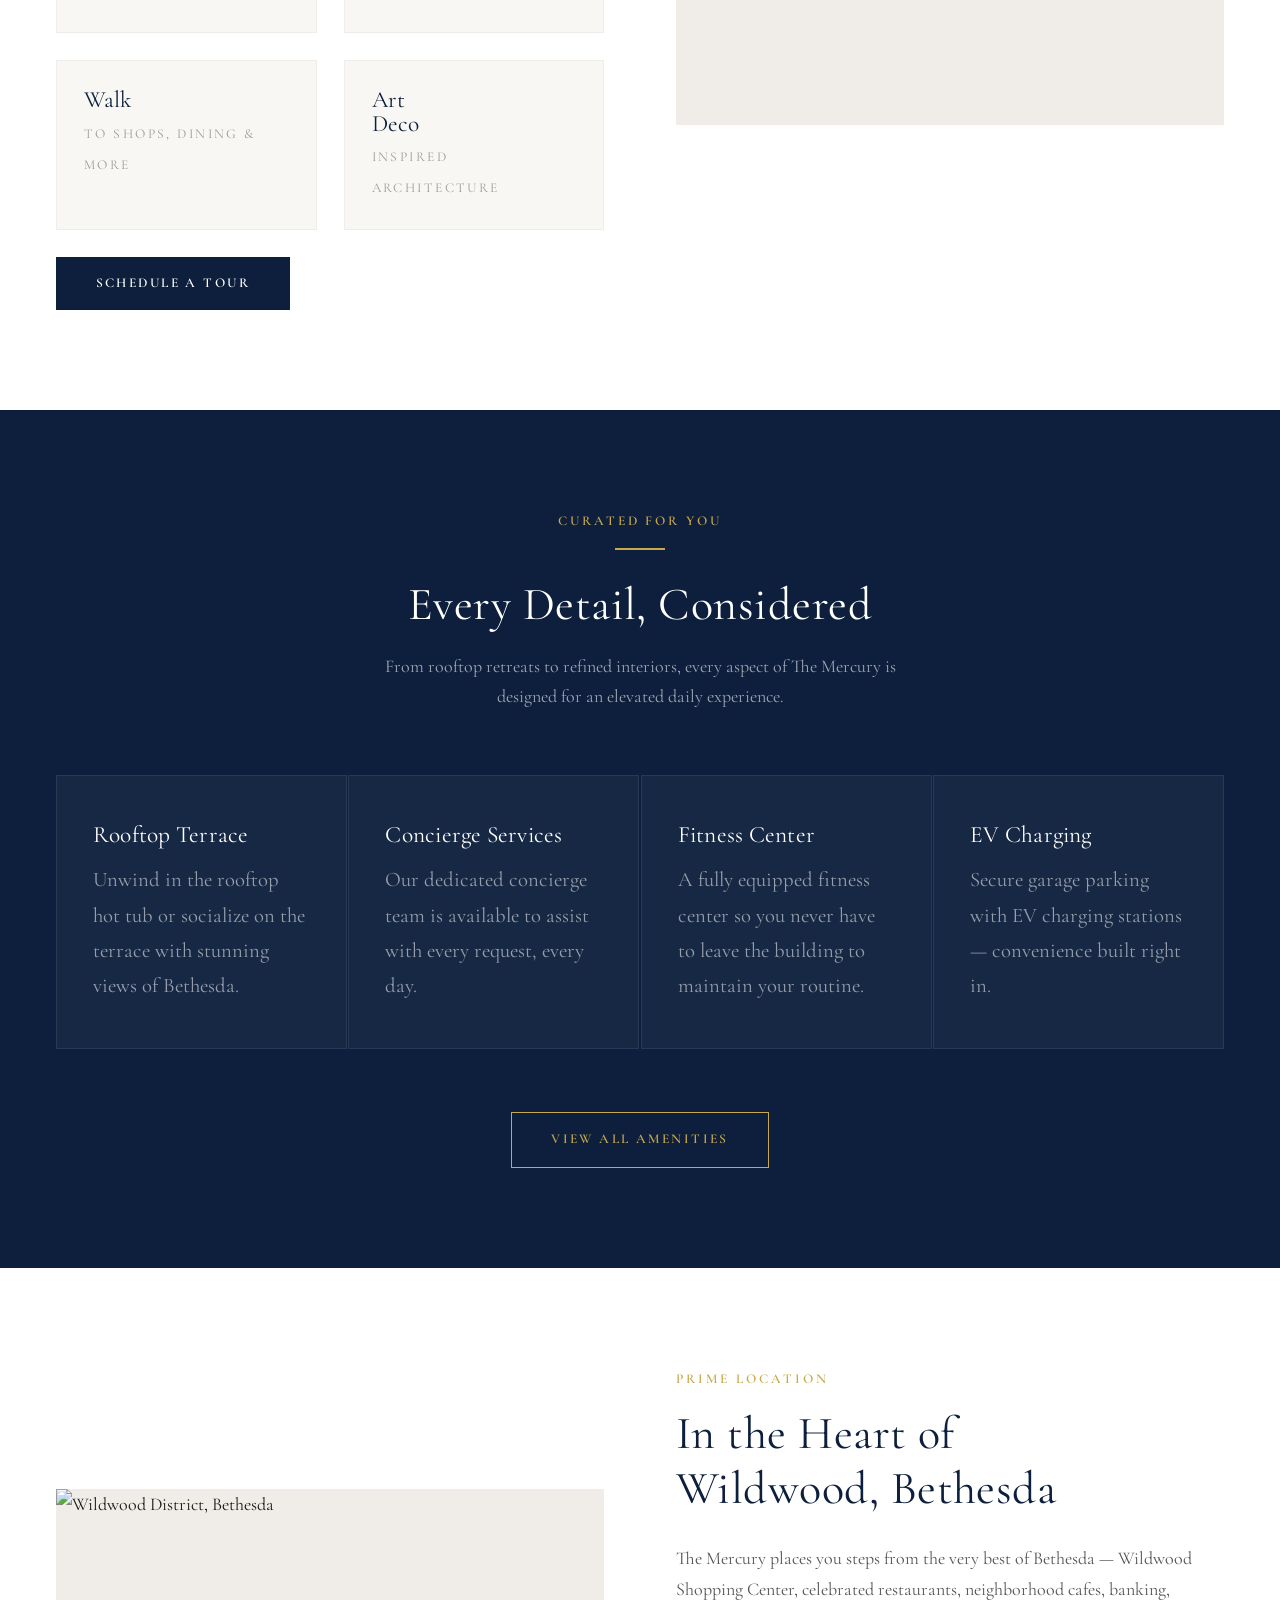
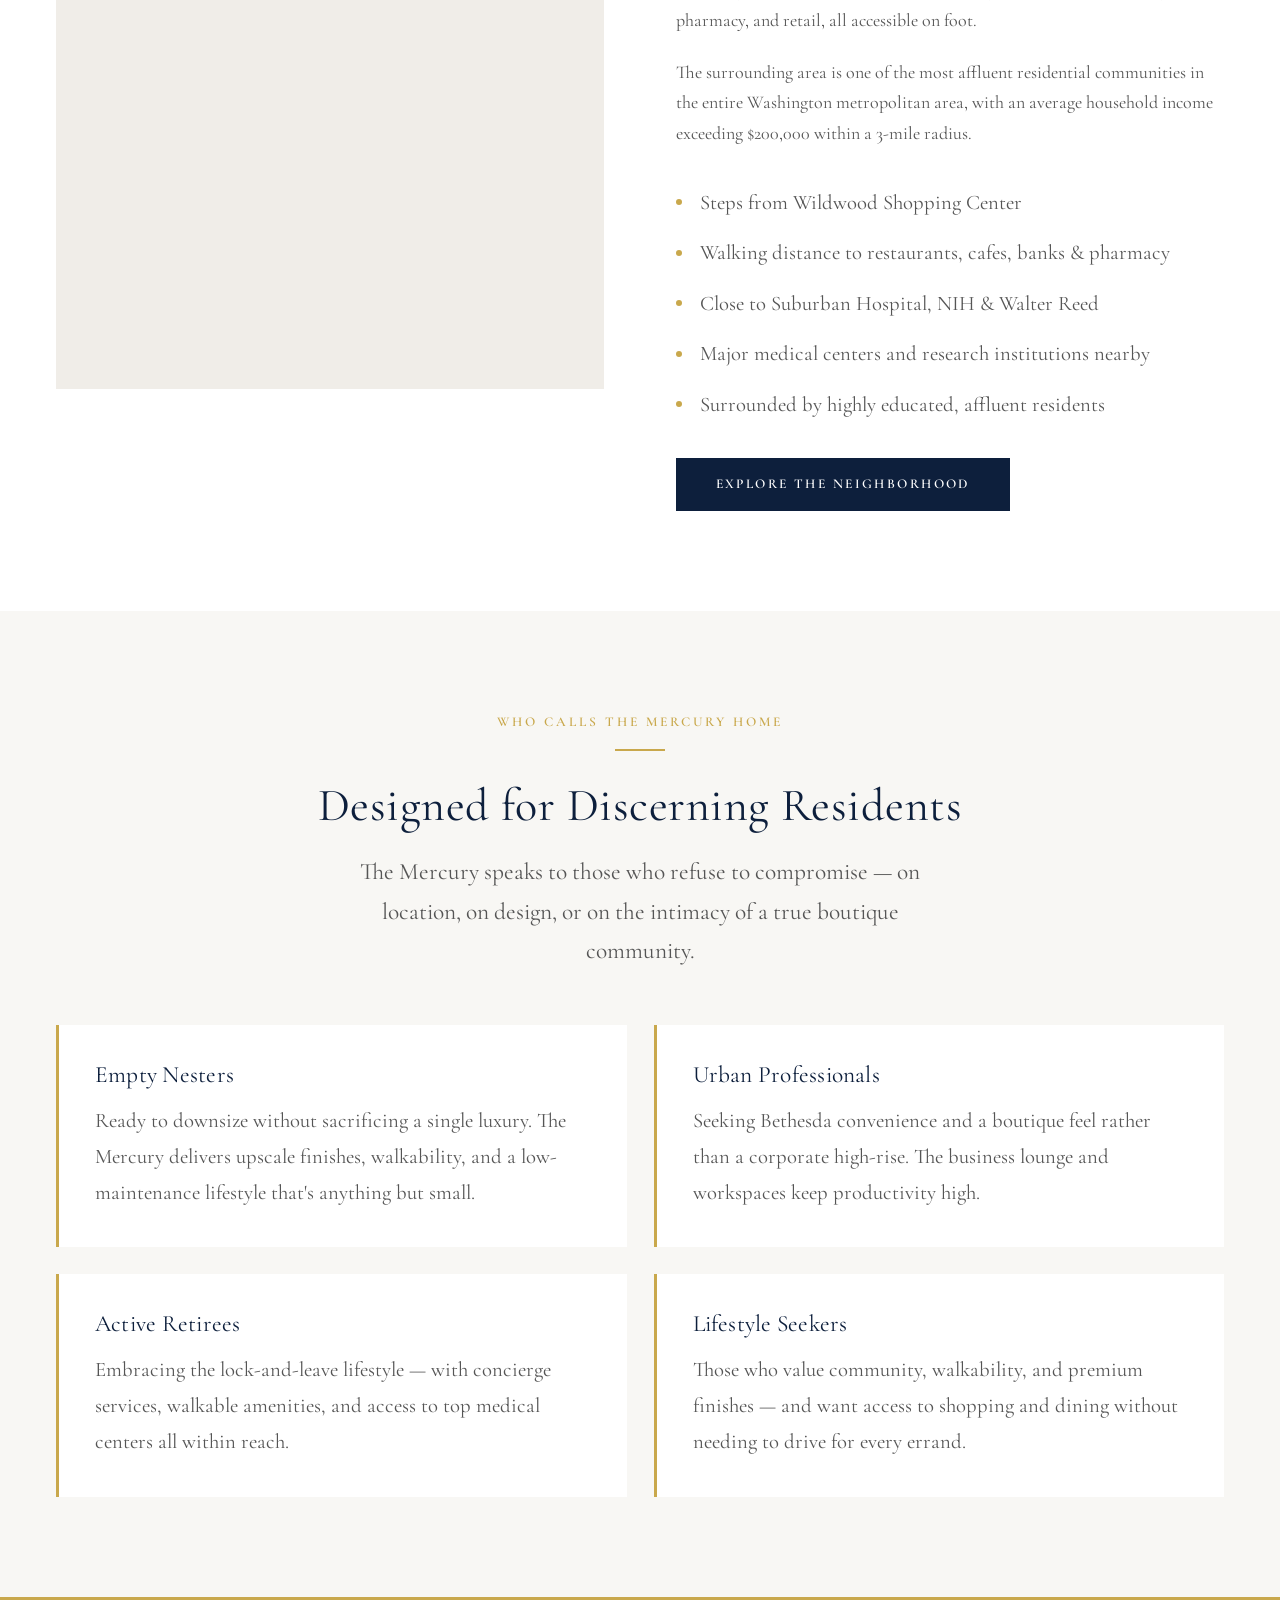
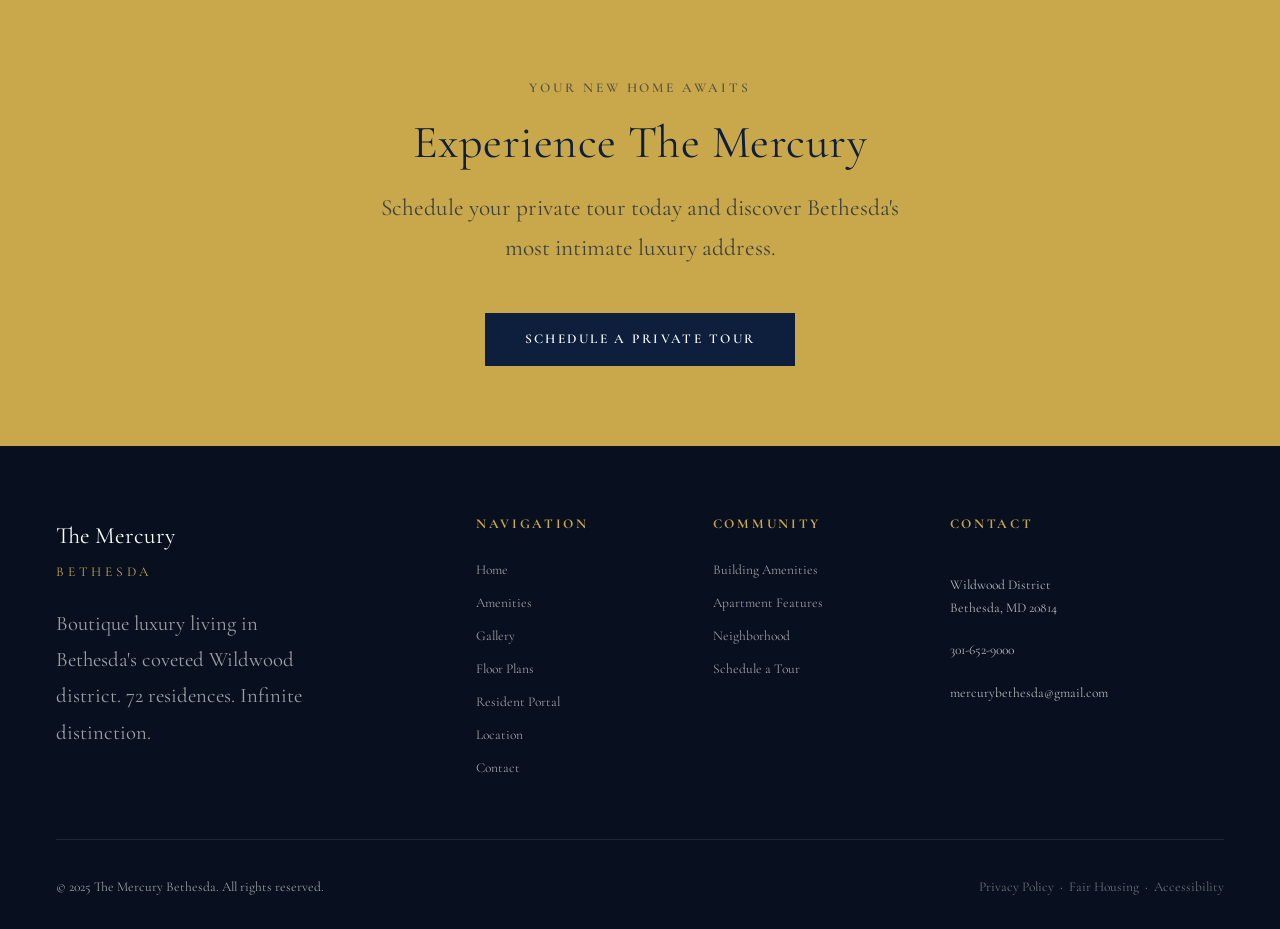
==== commit 1ba8806b: "Restore Resident Portal with embedded Rexi login widget Re-add resident-portal.html and nav/footer l" ====
--- a/index.html
+++ b/index.html
@@ -33,6 +33,7 @@
           <li><a href="amenities.html">Amenities</a></li>
           <li><a href="gallery.html">Gallery</a></li>
           <li><a href="floor-plans.html">Floor Plans</a></li>
+          <li><a href="resident-portal.html">Resident Portal</a></li>
           <li><a href="location.html">Location</a></li>
           <li><a href="contact.html" class="nav__cta btn btn-gold">Schedule a Tour</a></li>
         </ul>
@@ -47,6 +48,7 @@
       <a href="amenities.html">Amenities</a>
       <a href="gallery.html">Gallery</a>
       <a href="floor-plans.html">Floor Plans</a>
+      <a href="resident-portal.html">Resident Portal</a>
       <a href="location.html">Location</a>
       <a href="contact.html" class="btn btn-gold">Schedule a Tour</a>
     </div>
@@ -244,6 +246,7 @@
           <a href="amenities.html">Amenities</a>
           <a href="gallery.html">Gallery</a>
           <a href="floor-plans.html">Floor Plans</a>
+          <a href="resident-portal.html">Resident Portal</a>
           <a href="location.html">Location</a>
           <a href="contact.html">Contact</a>
         </div>
--- a/assets/css/style.css
+++ b/assets/css/style.css
@@ -191,6 +191,7 @@
 .nav__links a.active { color: var(--white); }
 .nav__links a:hover::after,
 .nav__links a.active::after { width: 100%; }
+.nav__links a[href="resident-portal.html"].active::after { width: 0; }
 
 .nav__cta {
   font-size: 0.95rem;
